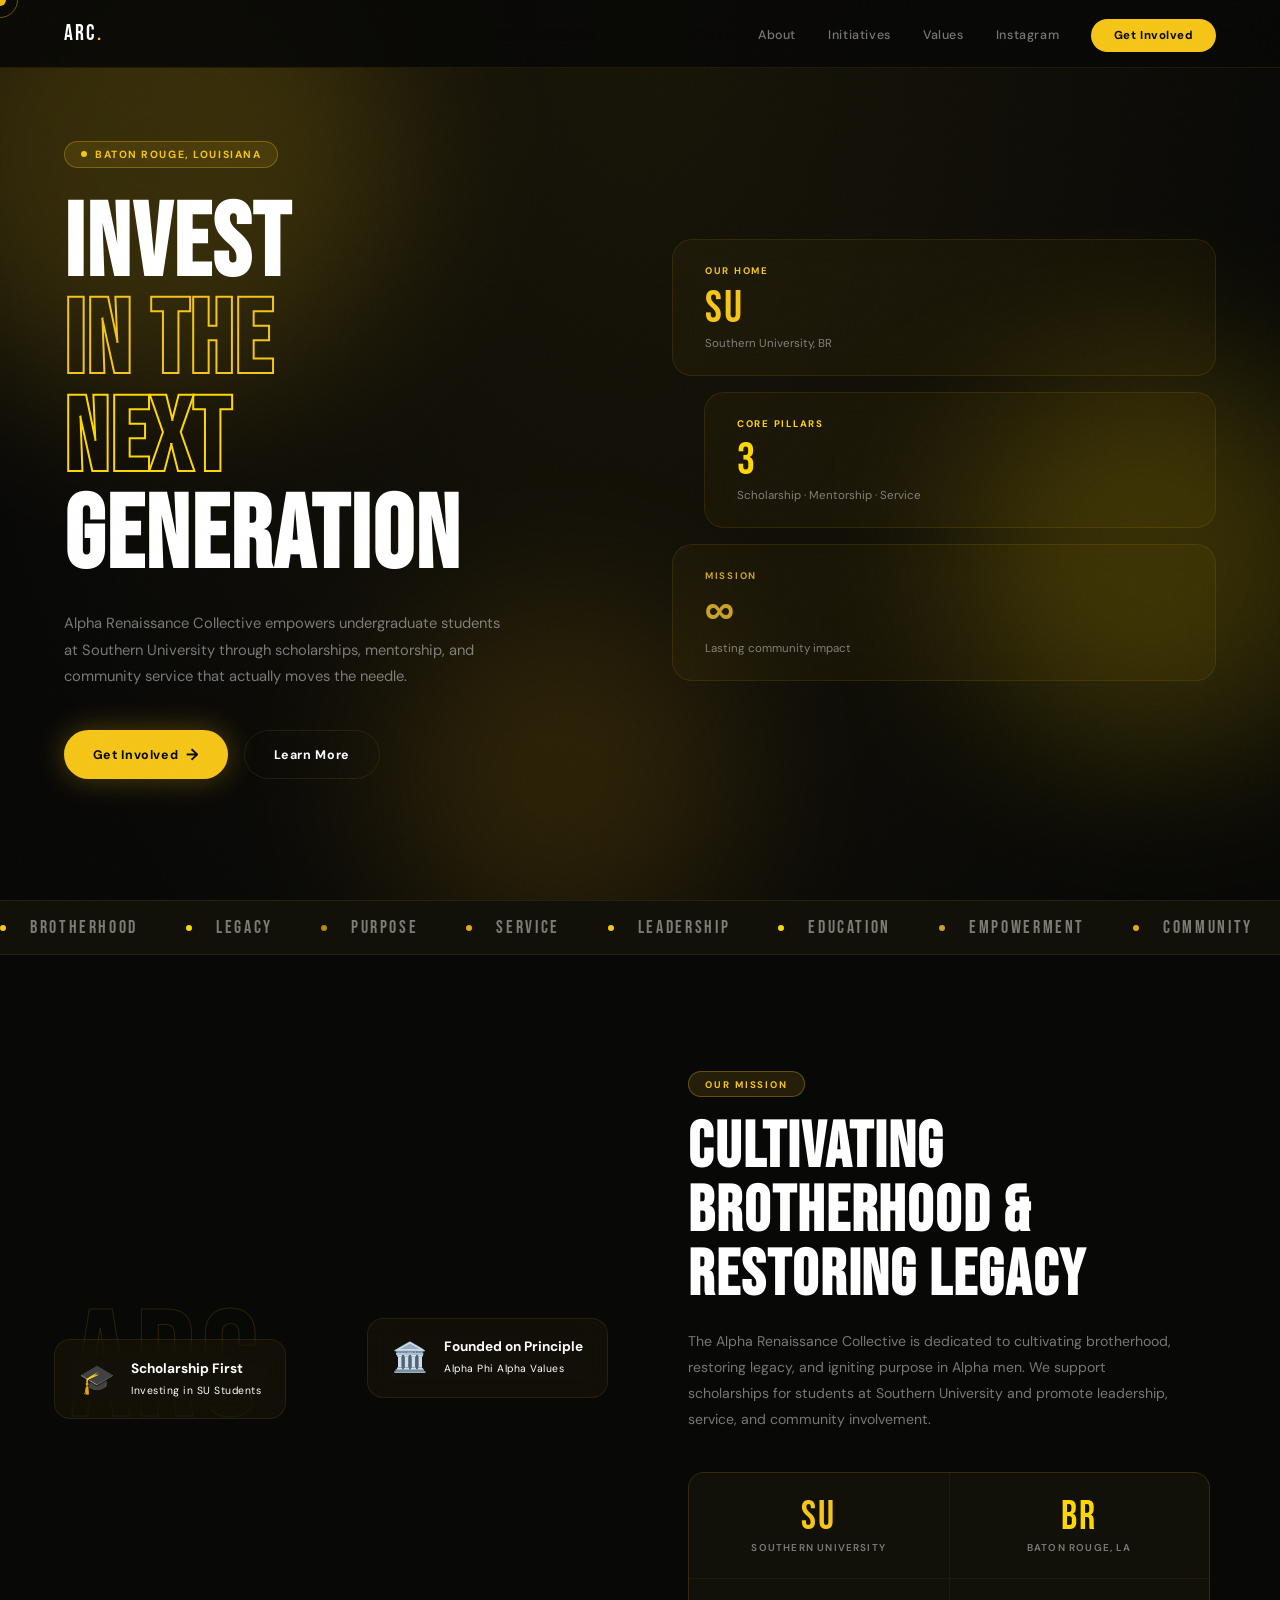
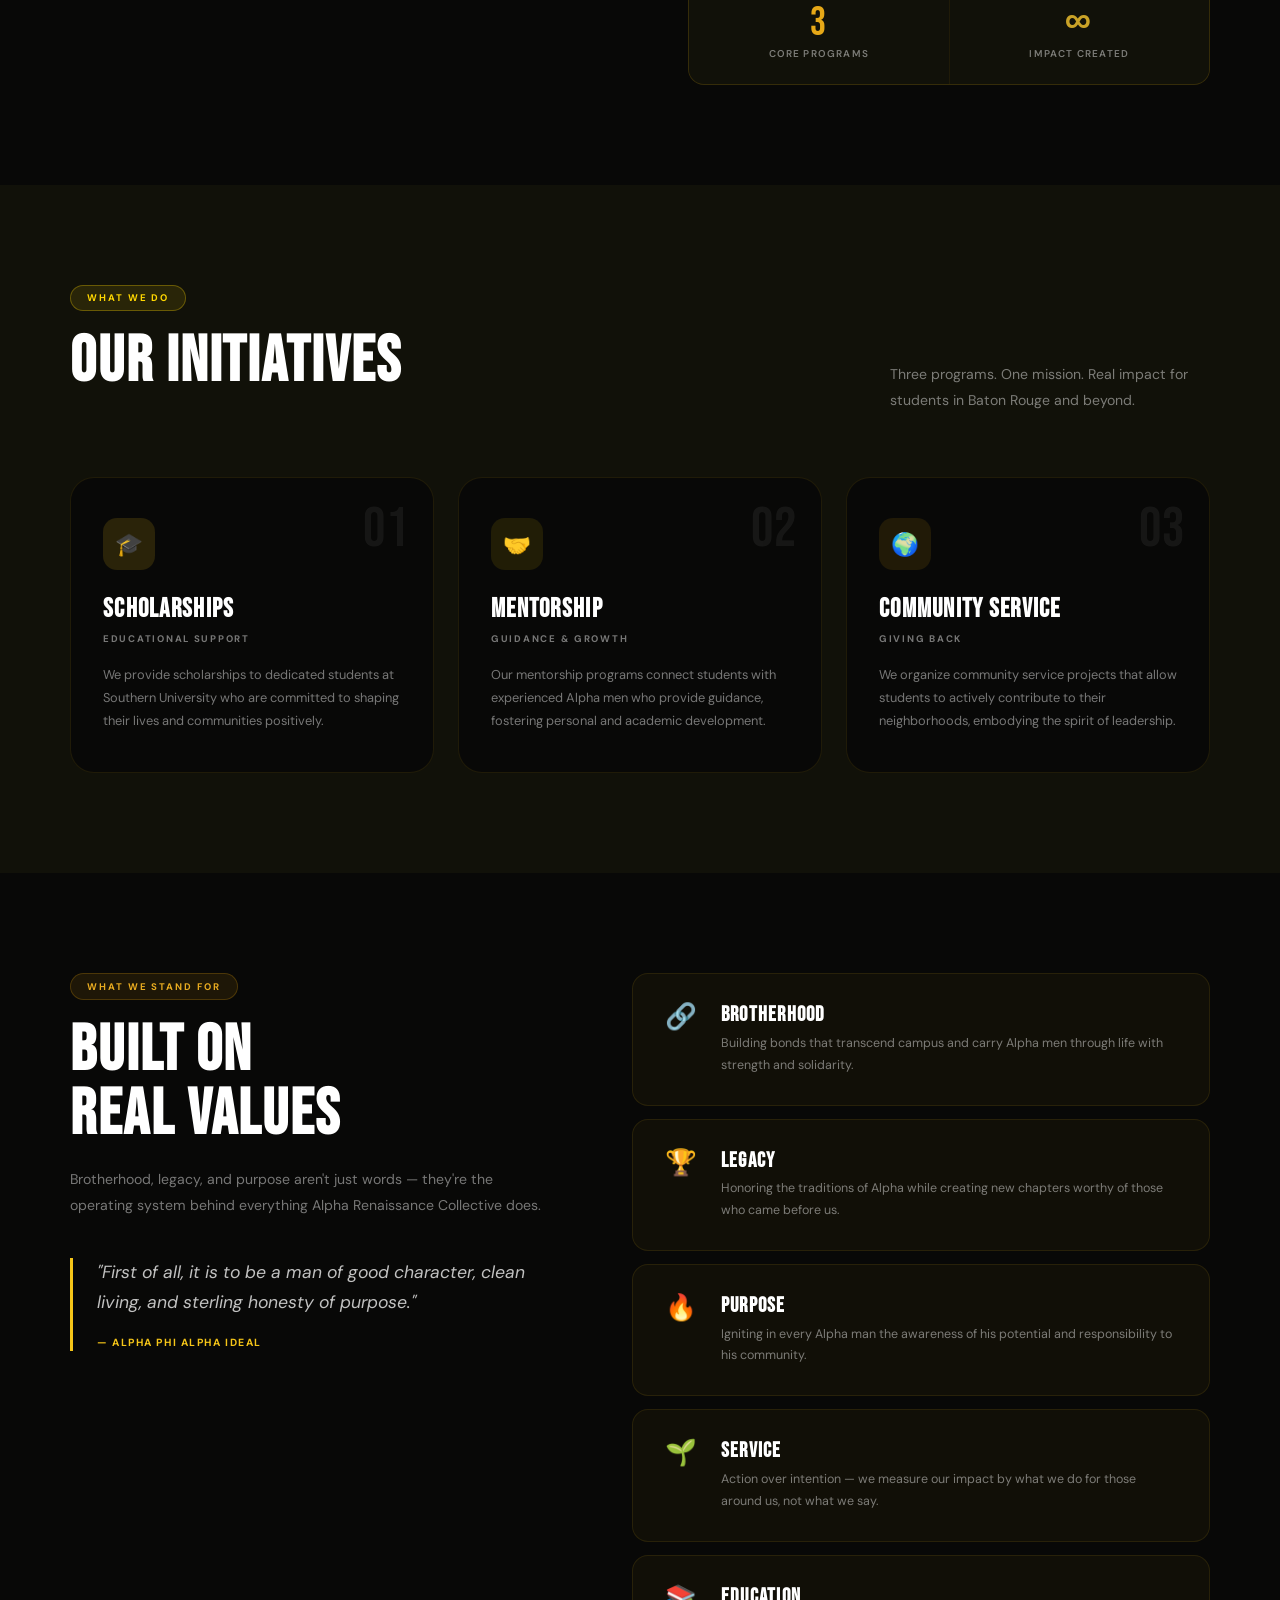
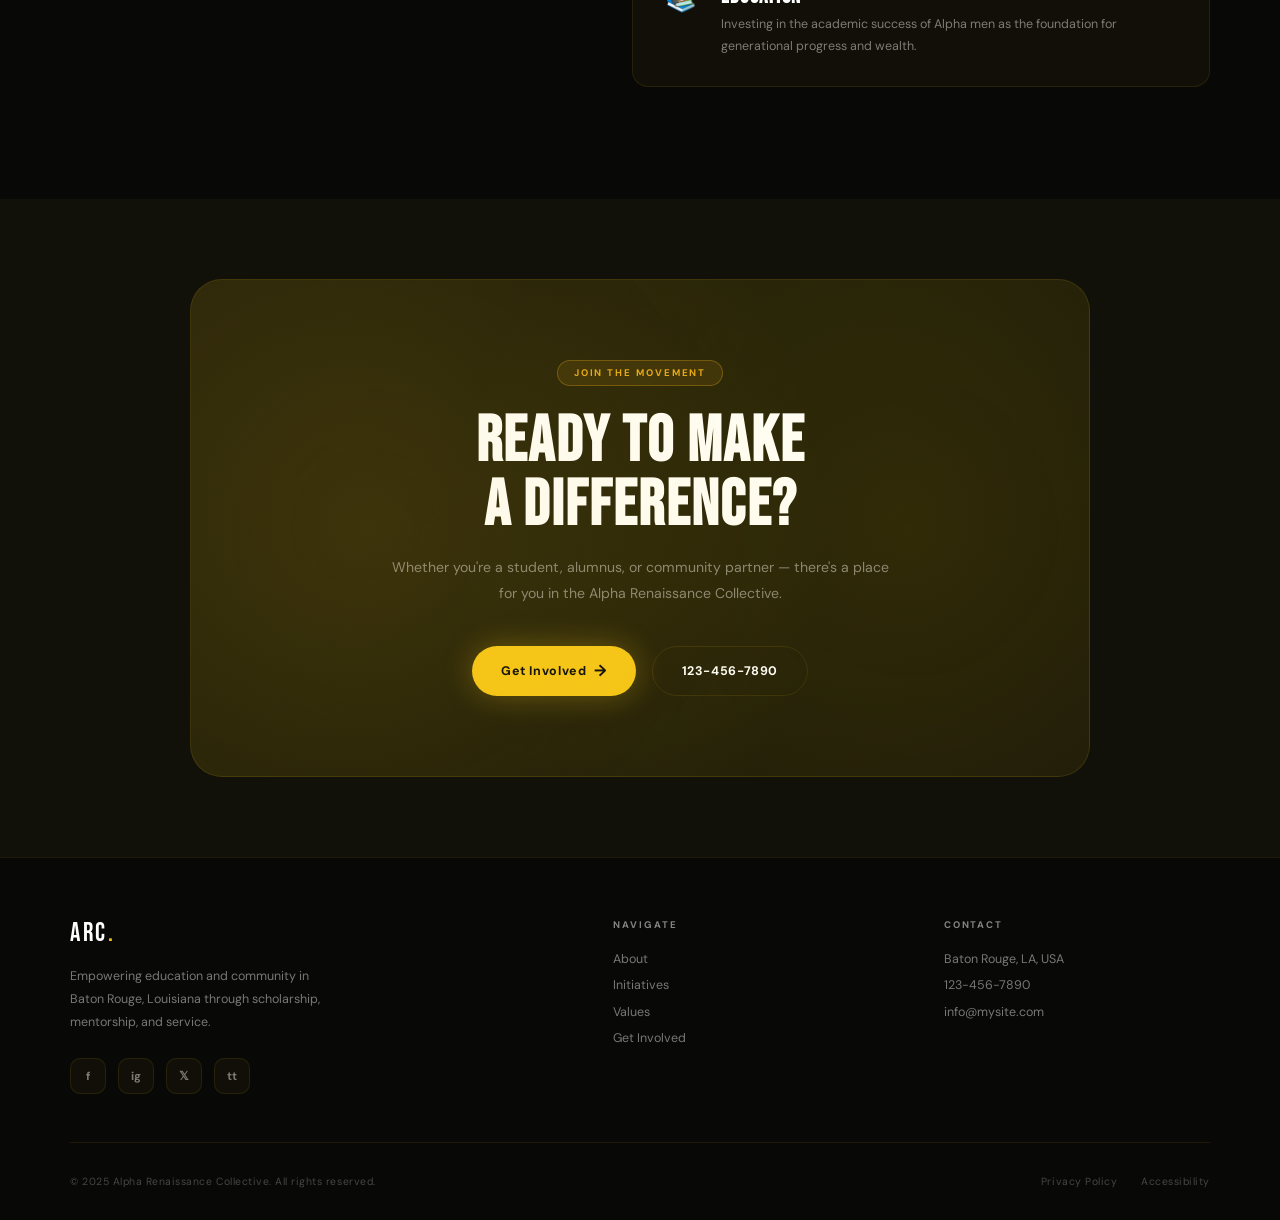
==== index.html @ 9f9b5110 "site rebrand" ====
<!DOCTYPE html>
<html lang="en">
<head>
  <meta charset="UTF-8" />
  <meta name="viewport" content="width=device-width, initial-scale=1.0" />
  <title>Alpha Renaissance Collective</title>
  <link rel="preconnect" href="https://fonts.googleapis.com" />
  <link rel="preconnect" href="https://fonts.gstatic.com" crossorigin />
  <link href="https://fonts.googleapis.com/css2?family=Bebas+Neue&family=DM+Sans:ital,wght@0,300;0,400;0,500;0,700;1,400&display=swap" rel="stylesheet" />
  <style>
    *, *::before, *::after { box-sizing: border-box; margin: 0; padding: 0; }

    :root {
      --bg: #080807;
      --bg2: #111109;
      --lime: #f5c518;
      --cyan: #ffd700;
      --pink: #b8860b;
      --orange: #e6a817;
      --white: #ffffff;
      --muted: rgba(255,255,255,0.45);
      --card-bg: rgba(245,197,24,0.04);
      --border: rgba(245,197,24,0.1);
    }

    html { scroll-behavior: smooth; }

    body {
      font-family: 'DM Sans', sans-serif;
      background: var(--bg);
      background-image: radial-gradient(ellipse 80% 40% at 50% 0%, rgba(245,197,24,0.07) 0%, transparent 70%);
      color: var(--white);
      overflow-x: hidden;
      cursor: none;
    }

    /* ── CUSTOM CURSOR ── */
    .cursor {
      position: fixed;
      width: 12px; height: 12px;
      background: var(--lime);
      border-radius: 50%;
      pointer-events: none;
      z-index: 9999;
      transform: translate(-50%,-50%);
      transition: transform 0.1s, width 0.2s, height 0.2s, background 0.2s;
      mix-blend-mode: difference;
    }
    .cursor-ring {
      position: fixed;
      width: 36px; height: 36px;
      border: 1px solid rgba(245,197,24,0.4);
      border-radius: 50%;
      pointer-events: none;
      z-index: 9998;
      transform: translate(-50%,-50%);
      transition: transform 0.15s ease, width 0.3s, height 0.3s, border-color 0.3s;
    }
    body:has(a:hover) .cursor, body:has(button:hover) .cursor { width: 20px; height: 20px; }
    body:has(a:hover) .cursor-ring, body:has(button:hover) .cursor-ring {
      width: 60px; height: 60px; border-color: rgba(245,197,24,0.7);
    }

    /* ── NOISE OVERLAY ── */
    body::before {
      content: '';
      position: fixed;
      inset: 0;
      background-image: url("data:image/svg+xml,%3Csvg viewBox='0 0 256 256' xmlns='http://www.w3.org/2000/svg'%3E%3Cfilter id='noise'%3E%3CfeTurbulence type='fractalNoise' baseFrequency='0.9' numOctaves='4' stitchTiles='stitch'/%3E%3C/filter%3E%3Crect width='100%25' height='100%25' filter='url(%23noise)' opacity='0.04'/%3E%3C/svg%3E");
      pointer-events: none;
      z-index: 9997;
      opacity: 0.35;
    }

    /* ── NAV ── */
    nav {
      position: fixed;
      top: 0; left: 0; right: 0;
      z-index: 500;
      display: flex;
      align-items: center;
      justify-content: space-between;
      padding: 0 5vw;
      height: 68px;
      background: rgba(8,8,7,0.9);
      backdrop-filter: blur(20px);
      border-bottom: 1px solid var(--border);
    }

    .nav-logo {
      font-family: 'Bebas Neue', sans-serif;
      font-size: 1.4rem;
      letter-spacing: 0.1em;
      color: var(--white);
      text-decoration: none;
    }

    .nav-logo span { color: var(--lime); }

    .nav-links {
      display: flex;
      align-items: center;
      gap: 2rem;
      list-style: none;
    }

    .nav-links a {
      font-size: 0.78rem;
      font-weight: 500;
      letter-spacing: 0.05em;
      color: var(--muted);
      text-decoration: none;
      transition: color 0.2s;
    }

    .nav-links a:hover { color: var(--white); }

    .nav-pill {
      background: var(--lime) !important;
      color: var(--bg) !important;
      padding: 0.55rem 1.4rem;
      border-radius: 100px;
      font-weight: 700 !important;
      font-size: 0.72rem !important;
      transition: transform 0.2s, box-shadow 0.2s !important;
    }

    .nav-pill:hover {
      transform: scale(1.05);
      box-shadow: 0 0 20px rgba(245,197,24,0.5);
      color: var(--bg) !important;
    }

    .hamburger {
      display: none; flex-direction: column; gap: 5px;
      cursor: none; background: none; border: none; padding: 4px;
    }
    .hamburger span { display: block; width: 22px; height: 1.5px; background: var(--white); transition: all 0.3s; }

    .mobile-menu {
      display: none;
      position: fixed;
      top: 68px; left: 0; right: 0;
      background: var(--bg2);
      border-bottom: 1px solid var(--border);
      z-index: 499;
      padding: 1.5rem 5vw 2rem;
    }
    .mobile-menu.open { display: block; }
    .mobile-menu a {
      display: block;
      padding: 0.85rem 0;
      font-size: 0.85rem;
      font-weight: 500;
      color: var(--muted);
      text-decoration: none;
      border-bottom: 1px solid var(--border);
      transition: color 0.2s;
    }
    .mobile-menu a:hover { color: var(--white); }
    .mobile-menu a.pill-mobile {
      display: inline-block;
      margin-top: 1.25rem;
      background: var(--lime);
      color: var(--bg) !important;
      padding: 0.7rem 2rem;
      border-radius: 100px;
      font-weight: 700;
      border: none;
    }

    /* ── HERO ── */
    .hero {
      min-height: 100vh;
      display: grid;
      grid-template-columns: 1fr 1fr;
      align-items: center;
      padding: 100px 5vw 80px;
      position: relative;
      gap: 4rem;
      overflow: hidden;
    }

    /* Animated mesh background */
    .hero-mesh {
      position: absolute;
      inset: 0;
      z-index: 0;
      overflow: hidden;
    }

    .blob {
      position: absolute;
      border-radius: 50%;
      filter: blur(80px);
      opacity: 0.18;
      animation: blobFloat 8s ease-in-out infinite;
    }

    .blob-1 {
      width: 500px; height: 500px;
      background: #f5c518;
      top: -100px; left: -100px;
      animation-delay: 0s;
    }
    .blob-2 {
      width: 400px; height: 400px;
      background: #ffd700;
      top: 40%; right: -80px;
      animation-delay: -3s;
    }
    .blob-3 {
      width: 350px; height: 350px;
      background: #b8860b;
      bottom: -50px; left: 30%;
      animation-delay: -5s;
    }

    @keyframes blobFloat {
      0%, 100% { transform: translate(0,0) scale(1); }
      33% { transform: translate(30px,-20px) scale(1.05); }
      66% { transform: translate(-20px,15px) scale(0.97); }
    }

    .hero-content {
      position: relative;
      z-index: 1;
    }

    .hero-badge {
      display: inline-flex;
      align-items: center;
      gap: 0.5rem;
      background: rgba(245,197,24,0.1);
      border: 1px solid rgba(245,197,24,0.3);
      color: var(--lime);
      font-size: 0.65rem;
      font-weight: 700;
      letter-spacing: 0.15em;
      text-transform: uppercase;
      padding: 0.4rem 1rem;
      border-radius: 100px;
      margin-bottom: 1.8rem;
      opacity: 0;
      animation: fadeUp 0.6s 0.1s forwards;
    }

    .badge-dot {
      width: 6px; height: 6px;
      border-radius: 50%;
      background: var(--lime);
      animation: pulse 2s infinite;
    }

    @keyframes pulse {
      0%, 100% { box-shadow: 0 0 0 0 rgba(245,197,24,0.7); }
      50% { box-shadow: 0 0 0 6px rgba(245,197,24,0); }
    }

    .hero h1 {
      font-family: 'Bebas Neue', sans-serif;
      font-size: clamp(4rem, 8vw, 7.5rem);
      line-height: 0.95;
      letter-spacing: 0.02em;
      margin-bottom: 1.5rem;
      opacity: 0;
      animation: fadeUp 0.7s 0.25s forwards;
    }

    .hero h1 .line-accent {
      display: block;
      -webkit-text-stroke: 2px var(--lime);
      color: transparent;
    }

    .hero h1 .line-cyan {
      display: block;
      -webkit-text-stroke: 2px var(--cyan);
      color: transparent;
    }

    .hero-desc {
      font-size: 0.92rem;
      line-height: 1.8;
      color: var(--muted);
      max-width: 440px;
      margin-bottom: 2.5rem;
      opacity: 0;
      animation: fadeUp 0.7s 0.45s forwards;
    }

    .hero-btns {
      display: flex;
      gap: 1rem;
      flex-wrap: wrap;
      opacity: 0;
      animation: fadeUp 0.7s 0.6s forwards;
    }

    .btn {
      display: inline-flex;
      align-items: center;
      gap: 0.5rem;
      font-size: 0.78rem;
      font-weight: 700;
      letter-spacing: 0.05em;
      padding: 0.9rem 1.8rem;
      border-radius: 100px;
      text-decoration: none;
      transition: all 0.25s;
      cursor: none;
    }

    .btn-lime {
      background: var(--lime);
      color: var(--bg);
      box-shadow: 0 0 30px rgba(245,197,24,0.3);
    }

    .btn-lime:hover {
      box-shadow: 0 0 50px rgba(245,197,24,0.6);
      transform: translateY(-2px);
    }

    .btn-ghost {
      background: transparent;
      color: var(--white);
      border: 1px solid var(--border);
    }

    .btn-ghost:hover {
      border-color: rgba(255,255,255,0.4);
      background: rgba(255,255,255,0.05);
    }

    .btn-arrow {
      font-size: 1rem;
      transition: transform 0.2s;
    }

    .btn-lime:hover .btn-arrow { transform: translateX(4px); }

    /* Hero right visual */
    .hero-visual {
      position: relative;
      z-index: 1;
      display: flex;
      flex-direction: column;
      gap: 1rem;
    }

    .hero-card {
      background: var(--card-bg);
      border: 1px solid var(--border);
      border-radius: 20px;
      padding: 1.5rem 2rem;
      backdrop-filter: blur(12px);
      opacity: 0;
      animation: fadeUp 0.7s forwards;
    }

    .hero-card:nth-child(1) { animation-delay: 0.4s; }
    .hero-card:nth-child(2) { animation-delay: 0.55s; margin-left: 2rem; }
    .hero-card:nth-child(3) { animation-delay: 0.7s; }

    .card-label {
      font-size: 0.6rem;
      font-weight: 700;
      letter-spacing: 0.18em;
      text-transform: uppercase;
      margin-bottom: 0.6rem;
    }

    .card-value {
      font-family: 'Bebas Neue', sans-serif;
      font-size: 2.8rem;
      letter-spacing: 0.05em;
      line-height: 1;
    }

    .card-sub {
      font-size: 0.72rem;
      color: var(--muted);
      margin-top: 0.25rem;
    }

    .c-lime .card-label { color: var(--lime); }
    .c-lime .card-value { color: var(--lime); }
    .c-cyan .card-label { color: var(--cyan); }
    .c-cyan .card-value { color: var(--cyan); }
    .c-pink .card-label { color: #c9a227; }
    .c-pink .card-value { color: #c9a227; }

    /* ── MARQUEE ── */
    .marquee-wrap {
      overflow: hidden;
      border-top: 1px solid var(--border);
      border-bottom: 1px solid var(--border);
      background: var(--bg2);
      padding: 1rem 0;
    }

    .marquee-track {
      display: flex;
      gap: 3rem;
      width: max-content;
      animation: marquee 20s linear infinite;
    }

    .marquee-item {
      display: flex;
      align-items: center;
      gap: 1.5rem;
      white-space: nowrap;
      font-family: 'Bebas Neue', sans-serif;
      font-size: 1.1rem;
      letter-spacing: 0.15em;
      color: var(--muted);
    }

    .marquee-dot {
      width: 6px; height: 6px;
      border-radius: 50%;
      flex-shrink: 0;
    }

    @keyframes marquee {
      from { transform: translateX(0); }
      to { transform: translateX(-50%); }
    }

    /* ── SECTIONS ── */
    section { padding: 100px 5vw; }
    .inner { max-width: 1140px; margin: 0 auto; }

    .tag {
      display: inline-block;
      font-size: 0.6rem;
      font-weight: 700;
      letter-spacing: 0.2em;
      text-transform: uppercase;
      padding: 0.35rem 1rem;
      border-radius: 100px;
      margin-bottom: 1.2rem;
    }

    .tag-lime { background: rgba(245,197,24,0.12); color: var(--lime); border: 1px solid rgba(245,197,24,0.3); }
    .tag-cyan { background: rgba(255,215,0,0.1); color: var(--cyan); border: 1px solid rgba(255,215,0,0.3); }
    .tag-pink { background: rgba(184,134,11,0.12); color: #e8ab20; border: 1px solid rgba(184,134,11,0.3); }
    .tag-orange { background: rgba(230,168,23,0.1); color: var(--orange); border: 1px solid rgba(230,168,23,0.3); }

    h2.section-title {
      font-family: 'Bebas Neue', sans-serif;
      font-size: clamp(2.8rem, 5vw, 4.5rem);
      line-height: 1;
      letter-spacing: 0.03em;
      margin-bottom: 1.2rem;
    }

    .body-text {
      font-size: 0.88rem;
      line-height: 1.85;
      color: var(--muted);
      max-width: 500px;
    }

    /* ── ABOUT ── */
    .about { background: var(--bg); }

    .about .inner {
      display: grid;
      grid-template-columns: 1fr 1fr;
      gap: 6rem;
      align-items: center;
    }

    .about-visual {
      position: relative;
    }

    .about-big-text {
      font-family: 'Bebas Neue', sans-serif;
      font-size: clamp(6rem, 12vw, 11rem);
      line-height: 0.85;
      letter-spacing: 0.02em;
      -webkit-text-stroke: 1px rgba(245,197,24,0.15);
      color: transparent;
      user-select: none;
    }

    .about-pill {
      position: absolute;
      background: var(--card-bg);
      border: 1px solid var(--border);
      backdrop-filter: blur(12px);
      border-radius: 16px;
      padding: 1.2rem 1.5rem;
      display: flex;
      align-items: center;
      gap: 1rem;
    }

    .about-pill-1 { top: 10%; right: -1rem; }
    .about-pill-2 { bottom: 12%; left: -1rem; }

    .pill-icon {
      font-size: 1.8rem;
      line-height: 1;
    }

    .pill-info strong {
      display: block;
      font-size: 0.85rem;
      font-weight: 700;
      margin-bottom: 0.1rem;
    }

    .pill-info span {
      font-size: 0.65rem;
      letter-spacing: 0.05em;
    }

    .about-content { padding-top: 1rem; }

    .about-content .body-text { margin-bottom: 2rem; }

    .about-grid {
      display: grid;
      grid-template-columns: 1fr 1fr;
      gap: 1px;
      background: var(--border);
      border: 1px solid var(--border);
      border-radius: 16px;
      overflow: hidden;
      margin-top: 2.5rem;
    }

    .about-stat {
      background: var(--bg2);
      padding: 1.5rem;
      text-align: center;
    }

    .about-stat-num {
      font-family: 'Bebas Neue', sans-serif;
      font-size: 2.5rem;
      letter-spacing: 0.05em;
      line-height: 1;
      margin-bottom: 0.25rem;
    }

    .about-stat-label {
      font-size: 0.62rem;
      font-weight: 600;
      letter-spacing: 0.12em;
      text-transform: uppercase;
      color: var(--muted);
    }

    /* ── INITIATIVES ── */
    .initiatives { background: var(--bg2); }

    .initiatives-header {
      display: flex;
      align-items: flex-end;
      justify-content: space-between;
      gap: 2rem;
      margin-bottom: 4rem;
      flex-wrap: wrap;
    }

    .init-cards {
      display: grid;
      grid-template-columns: repeat(3, 1fr);
      gap: 1.5rem;
    }

    .init-card {
      background: var(--bg);
      border: 1px solid var(--border);
      border-radius: 24px;
      padding: 2.5rem 2rem;
      position: relative;
      overflow: hidden;
      transition: transform 0.3s, border-color 0.3s;
    }

    .init-card:hover { transform: translateY(-6px); }

    .init-card:nth-child(1):hover { border-color: var(--lime); }
    .init-card:nth-child(2):hover { border-color: var(--cyan); }
    .init-card:nth-child(3):hover { border-color: #c9a227; }

    .init-card::after {
      content: '';
      position: absolute;
      bottom: 0; left: 0; right: 0;
      height: 3px;
      opacity: 0;
      transition: opacity 0.3s;
    }

    .init-card:nth-child(1)::after { background: var(--lime); }
    .init-card:nth-child(2)::after { background: var(--cyan); }
    .init-card:nth-child(3)::after { background: #c9a227; }
    .init-card:hover::after { opacity: 1; }

    .init-icon {
      width: 52px; height: 52px;
      border-radius: 14px;
      display: flex;
      align-items: center;
      justify-content: center;
      font-size: 1.4rem;
      margin-bottom: 1.5rem;
    }

    .icon-lime { background: rgba(245,197,24,0.14); }
    .icon-cyan { background: rgba(255,215,0,0.1); }
    .icon-pink { background: rgba(184,134,11,0.14); }

    .init-card h3 {
      font-family: 'Bebas Neue', sans-serif;
      font-size: 1.6rem;
      letter-spacing: 0.05em;
      margin-bottom: 0.3rem;
    }

    .init-card .init-type {
      font-size: 0.6rem;
      font-weight: 700;
      letter-spacing: 0.18em;
      text-transform: uppercase;
      color: var(--muted);
      margin-bottom: 1rem;
    }

    .init-card p {
      font-size: 0.8rem;
      line-height: 1.8;
      color: var(--muted);
    }

    .init-num {
      position: absolute;
      top: 1.5rem; right: 1.5rem;
      font-family: 'Bebas Neue', sans-serif;
      font-size: 3.5rem;
      letter-spacing: 0.02em;
      opacity: 0.06;
      line-height: 1;
    }

    /* ── VALUES ── */
    .values { background: var(--bg); }

    .values .inner {
      display: grid;
      grid-template-columns: 1fr 1.2fr;
      gap: 5rem;
      align-items: start;
    }

    .values-left { position: sticky; top: 100px; }

    .big-quote {
      margin-top: 2.5rem;
      border-left: 3px solid var(--lime);
      padding-left: 1.5rem;
    }

    .big-quote blockquote {
      font-size: 1.1rem;
      font-style: italic;
      line-height: 1.7;
      color: rgba(255,255,255,0.75);
      margin-bottom: 0.75rem;
    }

    .big-quote cite {
      font-size: 0.65rem;
      font-weight: 700;
      letter-spacing: 0.15em;
      text-transform: uppercase;
      color: var(--lime);
      font-style: normal;
    }

    .value-rows { display: flex; flex-direction: column; gap: 1px; }

    .value-row {
      background: var(--card-bg);
      border: 1px solid var(--border);
      border-radius: 16px;
      padding: 1.75rem 2rem;
      display: flex;
      gap: 1.5rem;
      align-items: flex-start;
      transition: background 0.25s, border-color 0.25s;
      margin-bottom: 0.75rem;
    }

    .value-row:hover {
      background: rgba(245,197,24,0.05);
      border-color: rgba(245,197,24,0.2);
    }

    .value-emoji {
      font-size: 1.6rem;
      line-height: 1;
      flex-shrink: 0;
      padding-top: 2px;
    }

    .value-row h4 {
      font-family: 'Bebas Neue', sans-serif;
      font-size: 1.3rem;
      letter-spacing: 0.06em;
      margin-bottom: 0.35rem;
    }

    .value-row p {
      font-size: 0.78rem;
      line-height: 1.75;
      color: var(--muted);
    }

    /* ── CTA ── */
    .cta-section {
      background: var(--bg2);
      padding: 80px 5vw;
    }

    .cta-box {
      max-width: 900px;
      margin: 0 auto;
      border-radius: 32px;
      padding: 80px 5vw;
      text-align: center;
      position: relative;
      overflow: hidden;
      background: linear-gradient(135deg, rgba(245,197,24,0.1), rgba(255,215,0,0.07), rgba(184,134,11,0.07));
      border: 1px solid rgba(245,197,24,0.15);
    }

    .cta-box::before {
      content: '';
      position: absolute;
      inset: 0;
      background:
        radial-gradient(circle at 20% 50%, rgba(245,197,24,0.12) 0%, transparent 60%),
        radial-gradient(circle at 80% 50%, rgba(255,215,0,0.08) 0%, transparent 60%);
      pointer-events: none;
    }

    .cta-box .section-title { margin-bottom: 1rem; }

    .cta-box .body-text {
      margin: 0 auto 2.5rem;
      text-align: center;
    }

    .cta-btns {
      display: flex;
      gap: 1rem;
      justify-content: center;
      flex-wrap: wrap;
    }

    /* ── FOOTER ── */
    footer {
      background: var(--bg);
      border-top: 1px solid var(--border);
      padding: 60px 5vw 32px;
    }

    .footer-inner { max-width: 1140px; margin: 0 auto; }

    .footer-top {
      display: grid;
      grid-template-columns: 1.8fr 1fr 1fr;
      gap: 4rem;
      padding-bottom: 3rem;
      border-bottom: 1px solid var(--border);
      margin-bottom: 2rem;
    }

    .footer-logo {
      font-family: 'Bebas Neue', sans-serif;
      font-size: 1.6rem;
      letter-spacing: 0.1em;
      color: var(--white);
      text-decoration: none;
      display: block;
      margin-bottom: 1rem;
    }

    .footer-logo span { color: var(--lime); }

    .footer-desc {
      font-size: 0.78rem;
      line-height: 1.85;
      color: var(--muted);
      max-width: 270px;
    }

    .footer-col h5 {
      font-size: 0.6rem;
      font-weight: 700;
      letter-spacing: 0.2em;
      text-transform: uppercase;
      color: rgba(255,255,255,0.5);
      margin-bottom: 1.25rem;
    }

    .footer-col a, .footer-col p {
      display: block;
      font-size: 0.78rem;
      color: var(--muted);
      text-decoration: none;
      margin-bottom: 0.65rem;
      transition: color 0.2s;
    }

    .footer-col a:hover { color: var(--white); }

    .socials {
      display: flex;
      gap: 0.75rem;
      margin-top: 1.5rem;
    }

    .soc {
      width: 36px; height: 36px;
      border-radius: 10px;
      background: var(--card-bg);
      border: 1px solid var(--border);
      display: flex;
      align-items: center;
      justify-content: center;
      font-size: 0.72rem;
      font-weight: 700;
      color: var(--muted);
      text-decoration: none;
      transition: all 0.2s;
    }

    .soc:hover { background: rgba(245,197,24,0.12); border-color: rgba(245,197,24,0.35); color: var(--lime); }

    .footer-bottom {
      display: flex;
      justify-content: space-between;
      align-items: center;
      flex-wrap: wrap;
      gap: 1rem;
    }

    .footer-bottom p, .footer-bottom a {
      font-size: 0.65rem;
      color: rgba(255,255,255,0.25);
      text-decoration: none;
      letter-spacing: 0.05em;
    }

    .footer-bottom a:hover { color: var(--muted); }
    .footer-links { display: flex; gap: 1.5rem; }

    /* ── ANIMATIONS ── */
    @keyframes fadeUp {
      from { opacity: 0; transform: translateY(24px); }
      to   { opacity: 1; transform: translateY(0); }
    }

    .reveal {
      opacity: 0;
      transform: translateY(30px);
      transition: opacity 0.65s ease, transform 0.65s ease;
    }
    .reveal.visible { opacity: 1; transform: none; }
    .reveal-delay-1 { transition-delay: 0.1s; }
    .reveal-delay-2 { transition-delay: 0.2s; }

    /* ── RESPONSIVE ── */
    @media (max-width: 960px) {
      .nav-links { display: none; }
      .hamburger { display: flex; }
      .hero { grid-template-columns: 1fr; min-height: auto; padding-top: 100px; }
      .hero-visual { display: none; }
      .about .inner, .values .inner { grid-template-columns: 1fr; gap: 3rem; }
      .values-left { position: static; }
      .init-cards { grid-template-columns: 1fr; }
      .footer-top { grid-template-columns: 1fr; gap: 2rem; }
      body { cursor: auto; }
      .cursor, .cursor-ring { display: none; }
    }

    @media (max-width: 600px) {
      .about-big-text { font-size: 5rem; }
      .about-pill { display: none; }
      .initiatives-header { flex-direction: column; align-items: flex-start; }
    }
  </style>
</head>
<body>

  <!-- CURSOR -->
  <div class="cursor" id="cursor"></div>
  <div class="cursor-ring" id="cursorRing"></div>

  <!-- NAV -->
  <nav>
    <a class="nav-logo" href="#">ARC<span>.</span></a>
    <ul class="nav-links">
      <li><a href="#about">About</a></li>
      <li><a href="#initiatives">Initiatives</a></li>
      <li><a href="#values">Values</a></li>
      <li><a href="https://instagram.com" target="_blank">Instagram</a></li>
      <li><a href="#contact" class="nav-pill">Get Involved</a></li>
    </ul>
    <button class="hamburger" id="hamburger"><span></span><span></span><span></span></button>
  </nav>

  <div class="mobile-menu" id="mobileMenu">
    <a href="#about">About</a>
    <a href="#initiatives">Initiatives</a>
    <a href="#values">Values</a>
    <a href="https://instagram.com" target="_blank">Instagram</a>
    <a href="#contact" class="pill-mobile">Get Involved →</a>
  </div>

  <!-- HERO -->
  <section class="hero" id="home">
    <div class="hero-mesh">
      <div class="blob blob-1"></div>
      <div class="blob blob-2"></div>
      <div class="blob blob-3"></div>
    </div>

    <div class="hero-content">
      <div class="hero-badge">
        <span class="badge-dot"></span>
        Baton Rouge, Louisiana
      </div>

      <h1>
        Invest
        <span class="line-accent">In The</span>
        <span class="line-cyan">Next</span>
        Generation
      </h1>

      <p class="hero-desc">
        Alpha Renaissance Collective empowers undergraduate students at Southern University through scholarships, mentorship, and community service that actually moves the needle.
      </p>

      <div class="hero-btns">
        <a href="#contact" class="btn btn-lime">Get Involved <span class="btn-arrow">→</span></a>
        <a href="#about" class="btn btn-ghost">Learn More</a>
      </div>
    </div>

    <div class="hero-visual">
      <div class="hero-card c-lime">
        <div class="card-label">Our Home</div>
        <div class="card-value">SU</div>
        <div class="card-sub">Southern University, BR</div>
      </div>
      <div class="hero-card c-cyan">
        <div class="card-label">Core Pillars</div>
        <div class="card-value">3</div>
        <div class="card-sub">Scholarship · Mentorship · Service</div>
      </div>
      <div class="hero-card c-pink">
        <div class="card-label">Mission</div>
        <div class="card-value">∞</div>
        <div class="card-sub">Lasting community impact</div>
      </div>
    </div>
  </section>

  <!-- MARQUEE -->
  <div class="marquee-wrap">
    <div class="marquee-track">
      <div class="marquee-item"><span class="marquee-dot" style="background:var(--lime)"></span> Brotherhood</div>
      <div class="marquee-item"><span class="marquee-dot" style="background:var(--cyan)"></span> Legacy</div>
      <div class="marquee-item"><span class="marquee-dot" style="background:var(--pink)"></span> Purpose</div>
      <div class="marquee-item"><span class="marquee-dot" style="background:var(--orange)"></span> Service</div>
      <div class="marquee-item"><span class="marquee-dot" style="background:var(--lime)"></span> Leadership</div>
      <div class="marquee-item"><span class="marquee-dot" style="background:var(--cyan)"></span> Education</div>
      <div class="marquee-item"><span class="marquee-dot" style="background:#c9a227"></span> Empowerment</div>
      <div class="marquee-item"><span class="marquee-dot" style="background:var(--orange)"></span> Community</div>
      <div class="marquee-item"><span class="marquee-dot" style="background:var(--lime)"></span> Brotherhood</div>
      <div class="marquee-item"><span class="marquee-dot" style="background:var(--cyan)"></span> Legacy</div>
      <div class="marquee-item"><span class="marquee-dot" style="background:#c9a227"></span> Purpose</div>
      <div class="marquee-item"><span class="marquee-dot" style="background:var(--orange)"></span> Service</div>
      <div class="marquee-item"><span class="marquee-dot" style="background:var(--lime)"></span> Leadership</div>
      <div class="marquee-item"><span class="marquee-dot" style="background:var(--cyan)"></span> Education</div>
      <div class="marquee-item"><span class="marquee-dot" style="background:#c9a227"></span> Empowerment</div>
      <div class="marquee-item"><span class="marquee-dot" style="background:var(--orange)"></span> Community</div>
    </div>
  </div>

  <!-- ABOUT -->
  <section class="about" id="about">
    <div class="inner">
      <div class="about-visual reveal">
        <div class="about-big-text">ARC</div>
        <div class="about-pill about-pill-1">
          <div class="pill-icon">🏛️</div>
          <div class="pill-info">
            <strong>Founded on Principle</strong>
            <span>Alpha Phi Alpha Values</span>
          </div>
        </div>
        <div class="about-pill about-pill-2">
          <div class="pill-icon">🎓</div>
          <div class="pill-info">
            <strong>Scholarship First</strong>
            <span>Investing in SU Students</span>
          </div>
        </div>
      </div>

      <div class="about-content reveal reveal-delay-1">
        <div class="tag tag-lime">Our Mission</div>
        <h2 class="section-title">Cultivating<br>Brotherhood &<br>Restoring Legacy</h2>
        <p class="body-text">
          The Alpha Renaissance Collective is dedicated to cultivating brotherhood, restoring legacy, and igniting purpose in Alpha men. We support scholarships for students at Southern University and promote leadership, service, and community involvement.
        </p>

        <div class="about-grid">
          <div class="about-stat">
            <div class="about-stat-num" style="color: var(--lime);">SU</div>
            <div class="about-stat-label">Southern University</div>
          </div>
          <div class="about-stat">
            <div class="about-stat-num" style="color: var(--cyan);">BR</div>
            <div class="about-stat-label">Baton Rouge, LA</div>
          </div>
          <div class="about-stat">
            <div class="about-stat-num" style="color: var(--orange);">3</div>
            <div class="about-stat-label">Core Programs</div>
          </div>
          <div class="about-stat">
            <div class="about-stat-num" style="color: #c9a227;">∞</div>
            <div class="about-stat-label">Impact Created</div>
          </div>
        </div>
      </div>
    </div>
  </section>

  <!-- INITIATIVES -->
  <section class="initiatives" id="initiatives">
    <div class="inner">
      <div class="initiatives-header reveal">
        <div>
          <div class="tag tag-cyan">What We Do</div>
          <h2 class="section-title">Our Initiatives</h2>
        </div>
        <p class="body-text" style="max-width: 320px;">
          Three programs. One mission. Real impact for students in Baton Rouge and beyond.
        </p>
      </div>

      <div class="init-cards">
        <div class="init-card reveal">
          <div class="init-num">01</div>
          <div class="init-icon icon-lime">🎓</div>
          <h3>Scholarships</h3>
          <p class="init-type">Educational Support</p>
          <p>We provide scholarships to dedicated students at Southern University who are committed to shaping their lives and communities positively.</p>
        </div>

        <div class="init-card reveal reveal-delay-1">
          <div class="init-num">02</div>
          <div class="init-icon icon-cyan">🤝</div>
          <h3>Mentorship</h3>
          <p class="init-type">Guidance & Growth</p>
          <p>Our mentorship programs connect students with experienced Alpha men who provide guidance, fostering personal and academic development.</p>
        </div>

        <div class="init-card reveal reveal-delay-2">
          <div class="init-num">03</div>
          <div class="init-icon icon-pink">🌍</div>
          <h3>Community Service</h3>
          <p class="init-type">Giving Back</p>
          <p>We organize community service projects that allow students to actively contribute to their neighborhoods, embodying the spirit of leadership.</p>
        </div>
      </div>
    </div>
  </section>

  <!-- VALUES -->
  <section class="values" id="values">
    <div class="inner">
      <div class="values-left reveal">
        <div class="tag tag-pink">What We Stand For</div>
        <h2 class="section-title">Built on<br>Real Values</h2>
        <p class="body-text">
          Brotherhood, legacy, and purpose aren't just words — they're the operating system behind everything Alpha Renaissance Collective does.
        </p>
        <div class="big-quote">
          <blockquote>
            "First of all, it is to be a man of good character, clean living, and sterling honesty of purpose."
          </blockquote>
          <cite>— Alpha Phi Alpha Ideal</cite>
        </div>
      </div>

      <div class="value-rows">
        <div class="value-row reveal">
          <div class="value-emoji">🔗</div>
          <div>
            <h4>Brotherhood</h4>
            <p>Building bonds that transcend campus and carry Alpha men through life with strength and solidarity.</p>
          </div>
        </div>
        <div class="value-row reveal reveal-delay-1">
          <div class="value-emoji">🏆</div>
          <div>
            <h4>Legacy</h4>
            <p>Honoring the traditions of Alpha while creating new chapters worthy of those who came before us.</p>
          </div>
        </div>
        <div class="value-row reveal reveal-delay-2">
          <div class="value-emoji">🔥</div>
          <div>
            <h4>Purpose</h4>
            <p>Igniting in every Alpha man the awareness of his potential and responsibility to his community.</p>
          </div>
        </div>
        <div class="value-row reveal">
          <div class="value-emoji">🌱</div>
          <div>
            <h4>Service</h4>
            <p>Action over intention — we measure our impact by what we do for those around us, not what we say.</p>
          </div>
        </div>
        <div class="value-row reveal reveal-delay-1">
          <div class="value-emoji">📚</div>
          <div>
            <h4>Education</h4>
            <p>Investing in the academic success of Alpha men as the foundation for generational progress and wealth.</p>
          </div>
        </div>
      </div>
    </div>
  </section>

  <!-- CTA -->
  <section class="cta-section" id="contact">
    <div class="cta-box reveal">
      <div class="tag tag-orange" style="margin-bottom:1.5rem;">Join the Movement</div>
      <h2 class="section-title">Ready to Make<br>a Difference?</h2>
      <p class="body-text">Whether you're a student, alumnus, or community partner — there's a place for you in the Alpha Renaissance Collective.</p>
      <div class="cta-btns" style="margin-top: 2.5rem;">
        <a href="mailto:info@mysite.com" class="btn btn-lime">Get Involved <span class="btn-arrow">→</span></a>
        <a href="tel:1234567890" class="btn btn-ghost">123-456-7890</a>
      </div>
    </div>
  </section>

  <!-- FOOTER -->
  <footer>
    <div class="footer-inner">
      <div class="footer-top">
        <div>
          <a class="footer-logo" href="#">ARC<span>.</span></a>
          <p class="footer-desc">Empowering education and community in Baton Rouge, Louisiana through scholarship, mentorship, and service.</p>
          <div class="socials">
            <a class="soc" href="https://facebook.com" target="_blank">f</a>
            <a class="soc" href="https://instagram.com" target="_blank">ig</a>
            <a class="soc" href="https://x.com" target="_blank">𝕏</a>
            <a class="soc" href="https://tiktok.com" target="_blank">tt</a>
          </div>
        </div>

        <div class="footer-col">
          <h5>Navigate</h5>
          <a href="#about">About</a>
          <a href="#initiatives">Initiatives</a>
          <a href="#values">Values</a>
          <a href="#contact">Get Involved</a>
        </div>

        <div class="footer-col">
          <h5>Contact</h5>
          <p>Baton Rouge, LA, USA</p>
          <a href="tel:1234567890">123-456-7890</a>
          <a href="mailto:info@mysite.com">info@mysite.com</a>
        </div>
      </div>

      <div class="footer-bottom">
        <p>© 2025 Alpha Renaissance Collective. All rights reserved.</p>
        <div class="footer-links">
          <a href="#">Privacy Policy</a>
          <a href="#">Accessibility</a>
        </div>
      </div>
    </div>
  </footer>

  <script>
    // Custom cursor
    const cursor = document.getElementById('cursor');
    const ring = document.getElementById('cursorRing');
    let mx = 0, my = 0, rx = 0, ry = 0;

    document.addEventListener('mousemove', e => {
      mx = e.clientX; my = e.clientY;
      cursor.style.left = mx + 'px';
      cursor.style.top = my + 'px';
    });

    function animateRing() {
      rx += (mx - rx) * 0.12;
      ry += (my - ry) * 0.12;
      ring.style.left = rx + 'px';
      ring.style.top = ry + 'px';
      requestAnimationFrame(animateRing);
    }
    animateRing();

    // Mobile menu
    const hamburger = document.getElementById('hamburger');
    const mobileMenu = document.getElementById('mobileMenu');
    hamburger.addEventListener('click', () => mobileMenu.classList.toggle('open'));
    mobileMenu.querySelectorAll('a').forEach(a => a.addEventListener('click', () => mobileMenu.classList.remove('open')));

    // Scroll reveal
    const reveals = document.querySelectorAll('.reveal');
    const observer = new IntersectionObserver(entries => {
      entries.forEach(e => {
        if (e.isIntersecting) { e.target.classList.add('visible'); observer.unobserve(e.target); }
      });
    }, { threshold: 0.1 });
    reveals.forEach(el => observer.observe(el));

    // Smooth scroll
    document.querySelectorAll('a[href^="#"]').forEach(a => {
      a.addEventListener('click', e => {
        const id = a.getAttribute('href').slice(1);
        const el = document.getElementById(id);
        if (el) { e.preventDefault(); el.scrollIntoView({ behavior: 'smooth' }); }
      });
    });
  </script>
</body>
</html>
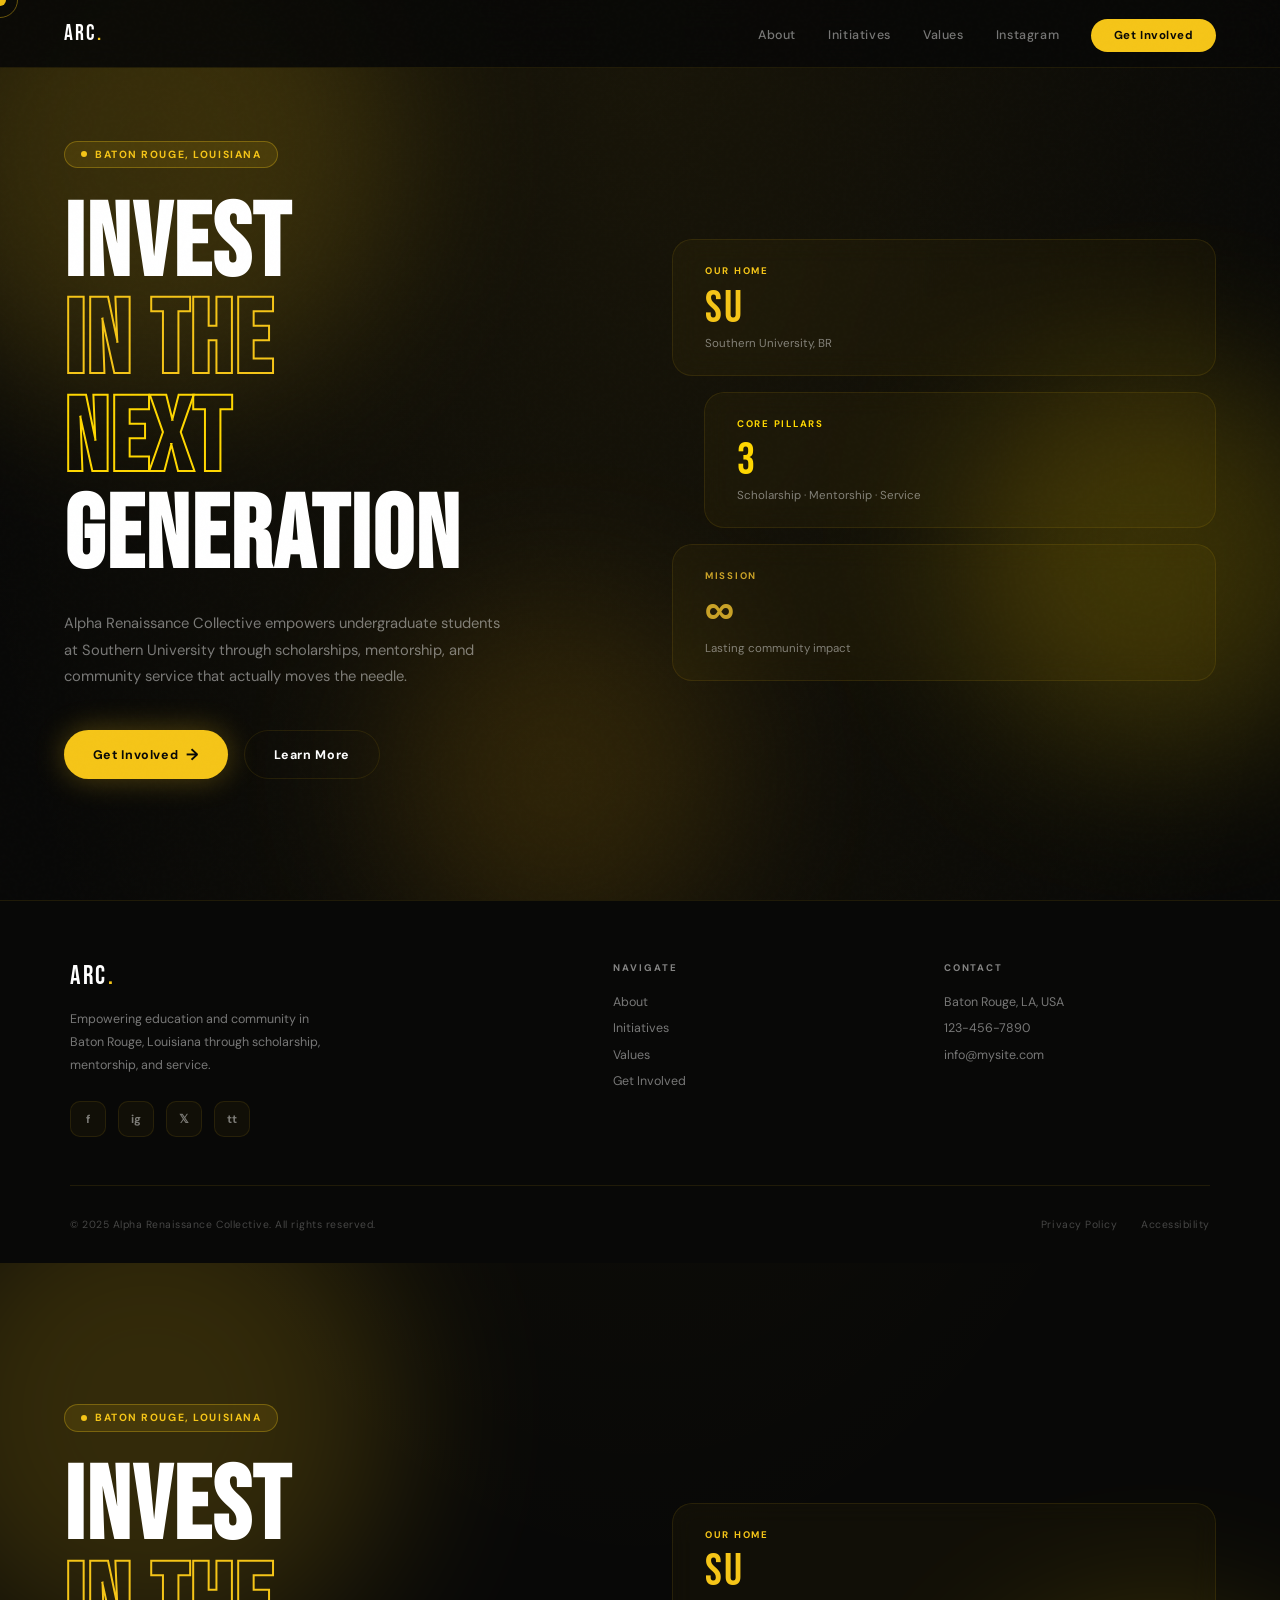
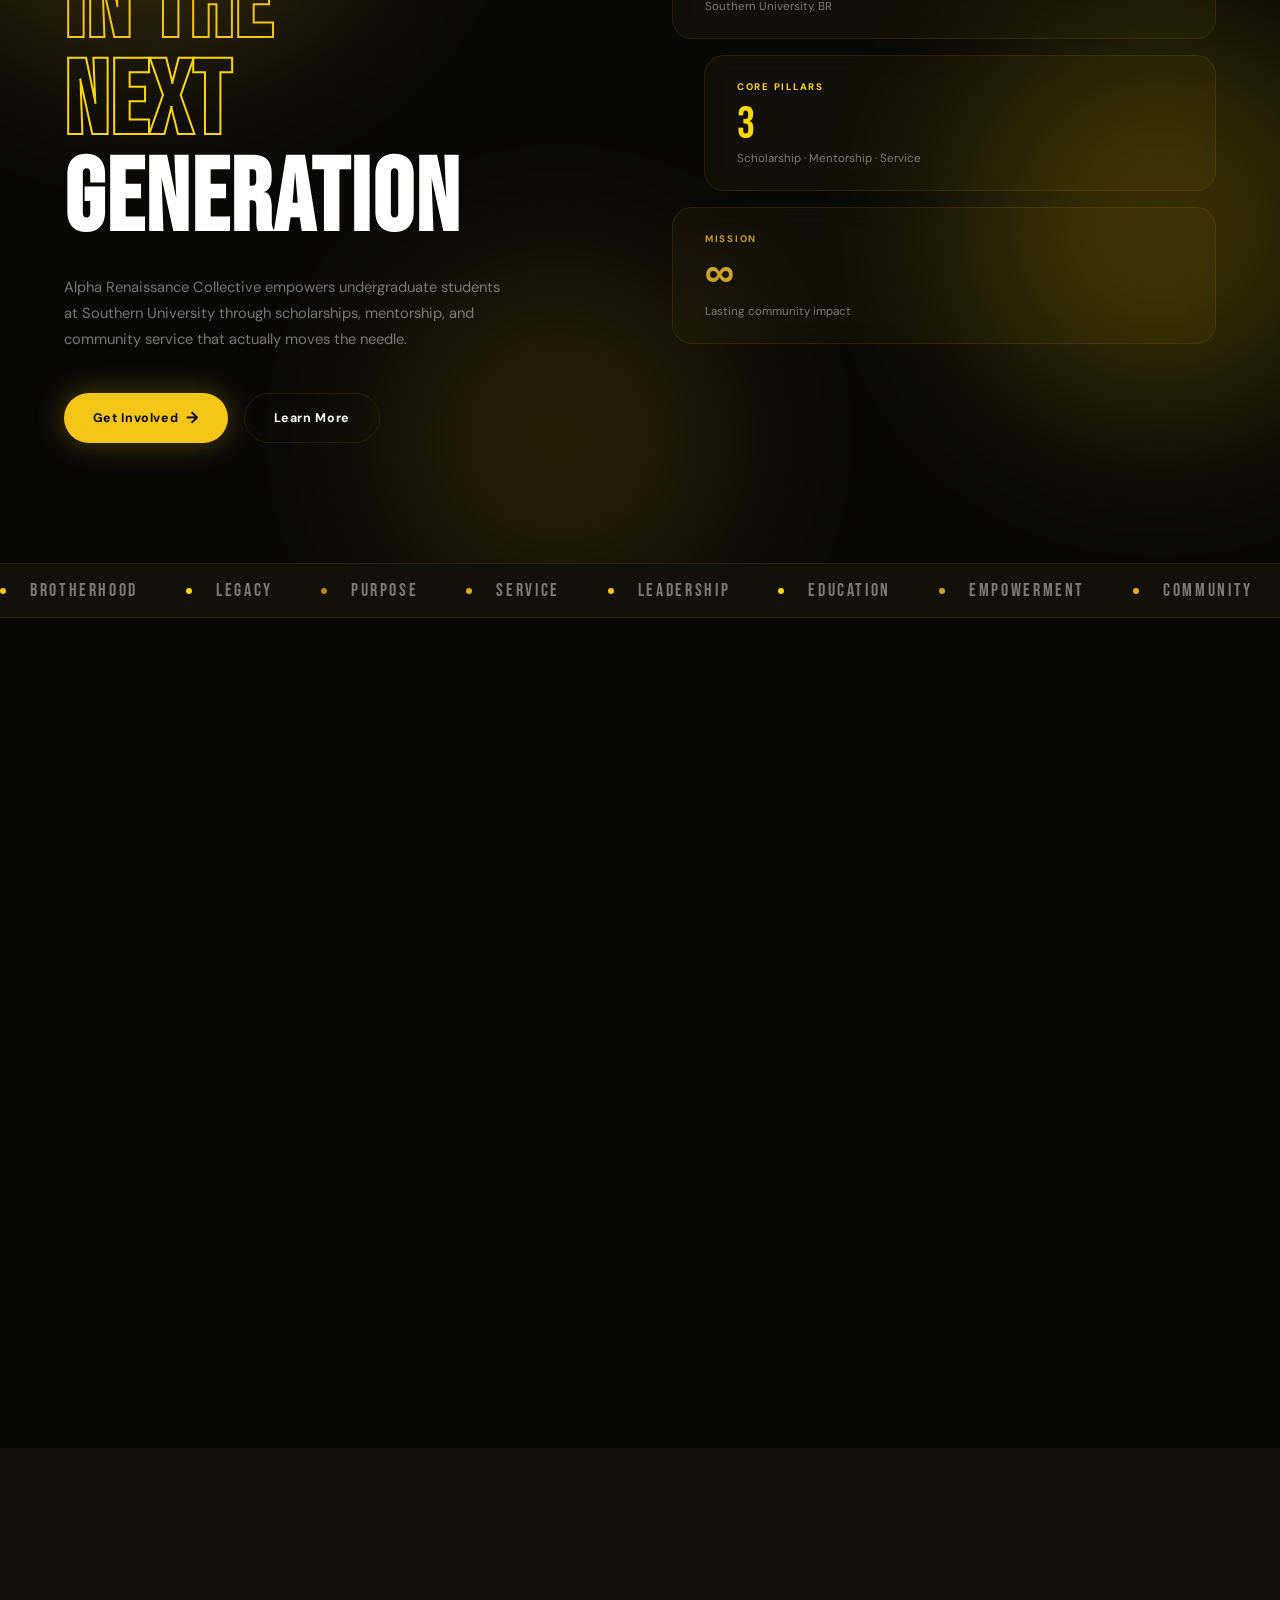
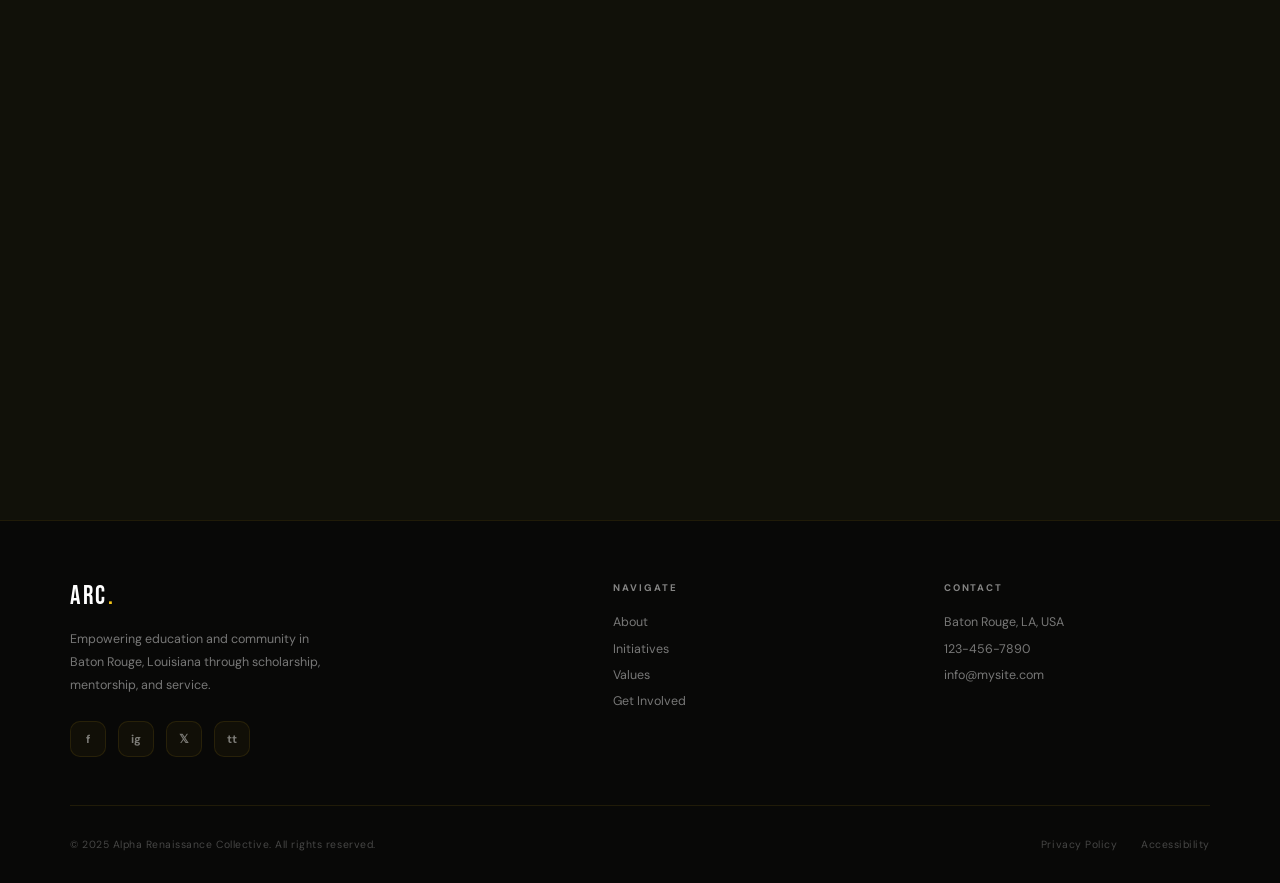
==== commit 1a84b896: "modular site Co-authored-by: Copilot <copilot@github.com>" ====
--- a/index.html
+++ b/index.html
@@ -7,899 +7,7 @@
   <link rel="preconnect" href="https://fonts.googleapis.com" />
   <link rel="preconnect" href="https://fonts.gstatic.com" crossorigin />
   <link href="https://fonts.googleapis.com/css2?family=Bebas+Neue&family=DM+Sans:ital,wght@0,300;0,400;0,500;0,700;1,400&display=swap" rel="stylesheet" />
-  <style>
-    *, *::before, *::after { box-sizing: border-box; margin: 0; padding: 0; }
-
-    :root {
-      --bg: #080807;
-      --bg2: #111109;
-      --lime: #f5c518;
-      --cyan: #ffd700;
-      --pink: #b8860b;
-      --orange: #e6a817;
-      --white: #ffffff;
-      --muted: rgba(255,255,255,0.45);
-      --card-bg: rgba(245,197,24,0.04);
-      --border: rgba(245,197,24,0.1);
-    }
-
-    html { scroll-behavior: smooth; }
-
-    body {
-      font-family: 'DM Sans', sans-serif;
-      background: var(--bg);
-      background-image: radial-gradient(ellipse 80% 40% at 50% 0%, rgba(245,197,24,0.07) 0%, transparent 70%);
-      color: var(--white);
-      overflow-x: hidden;
-      cursor: none;
-    }
-
-    /* ── CUSTOM CURSOR ── */
-    .cursor {
-      position: fixed;
-      width: 12px; height: 12px;
-      background: var(--lime);
-      border-radius: 50%;
-      pointer-events: none;
-      z-index: 9999;
-      transform: translate(-50%,-50%);
-      transition: transform 0.1s, width 0.2s, height 0.2s, background 0.2s;
-      mix-blend-mode: difference;
-    }
-    .cursor-ring {
-      position: fixed;
-      width: 36px; height: 36px;
-      border: 1px solid rgba(245,197,24,0.4);
-      border-radius: 50%;
-      pointer-events: none;
-      z-index: 9998;
-      transform: translate(-50%,-50%);
-      transition: transform 0.15s ease, width 0.3s, height 0.3s, border-color 0.3s;
-    }
-    body:has(a:hover) .cursor, body:has(button:hover) .cursor { width: 20px; height: 20px; }
-    body:has(a:hover) .cursor-ring, body:has(button:hover) .cursor-ring {
-      width: 60px; height: 60px; border-color: rgba(245,197,24,0.7);
-    }
-
-    /* ── NOISE OVERLAY ── */
-    body::before {
-      content: '';
-      position: fixed;
-      inset: 0;
-      background-image: url("data:image/svg+xml,%3Csvg viewBox='0 0 256 256' xmlns='http://www.w3.org/2000/svg'%3E%3Cfilter id='noise'%3E%3CfeTurbulence type='fractalNoise' baseFrequency='0.9' numOctaves='4' stitchTiles='stitch'/%3E%3C/filter%3E%3Crect width='100%25' height='100%25' filter='url(%23noise)' opacity='0.04'/%3E%3C/svg%3E");
-      pointer-events: none;
-      z-index: 9997;
-      opacity: 0.35;
-    }
-
-    /* ── NAV ── */
-    nav {
-      position: fixed;
-      top: 0; left: 0; right: 0;
-      z-index: 500;
-      display: flex;
-      align-items: center;
-      justify-content: space-between;
-      padding: 0 5vw;
-      height: 68px;
-      background: rgba(8,8,7,0.9);
-      backdrop-filter: blur(20px);
-      border-bottom: 1px solid var(--border);
-    }
-
-    .nav-logo {
-      font-family: 'Bebas Neue', sans-serif;
-      font-size: 1.4rem;
-      letter-spacing: 0.1em;
-      color: var(--white);
-      text-decoration: none;
-    }
-
-    .nav-logo span { color: var(--lime); }
-
-    .nav-links {
-      display: flex;
-      align-items: center;
-      gap: 2rem;
-      list-style: none;
-    }
-
-    .nav-links a {
-      font-size: 0.78rem;
-      font-weight: 500;
-      letter-spacing: 0.05em;
-      color: var(--muted);
-      text-decoration: none;
-      transition: color 0.2s;
-    }
-
-    .nav-links a:hover { color: var(--white); }
-
-    .nav-pill {
-      background: var(--lime) !important;
-      color: var(--bg) !important;
-      padding: 0.55rem 1.4rem;
-      border-radius: 100px;
-      font-weight: 700 !important;
-      font-size: 0.72rem !important;
-      transition: transform 0.2s, box-shadow 0.2s !important;
-    }
-
-    .nav-pill:hover {
-      transform: scale(1.05);
-      box-shadow: 0 0 20px rgba(245,197,24,0.5);
-      color: var(--bg) !important;
-    }
-
-    .hamburger {
-      display: none; flex-direction: column; gap: 5px;
-      cursor: none; background: none; border: none; padding: 4px;
-    }
-    .hamburger span { display: block; width: 22px; height: 1.5px; background: var(--white); transition: all 0.3s; }
-
-    .mobile-menu {
-      display: none;
-      position: fixed;
-      top: 68px; left: 0; right: 0;
-      background: var(--bg2);
-      border-bottom: 1px solid var(--border);
-      z-index: 499;
-      padding: 1.5rem 5vw 2rem;
-    }
-    .mobile-menu.open { display: block; }
-    .mobile-menu a {
-      display: block;
-      padding: 0.85rem 0;
-      font-size: 0.85rem;
-      font-weight: 500;
-      color: var(--muted);
-      text-decoration: none;
-      border-bottom: 1px solid var(--border);
-      transition: color 0.2s;
-    }
-    .mobile-menu a:hover { color: var(--white); }
-    .mobile-menu a.pill-mobile {
-      display: inline-block;
-      margin-top: 1.25rem;
-      background: var(--lime);
-      color: var(--bg) !important;
-      padding: 0.7rem 2rem;
-      border-radius: 100px;
-      font-weight: 700;
-      border: none;
-    }
-
-    /* ── HERO ── */
-    .hero {
-      min-height: 100vh;
-      display: grid;
-      grid-template-columns: 1fr 1fr;
-      align-items: center;
-      padding: 100px 5vw 80px;
-      position: relative;
-      gap: 4rem;
-      overflow: hidden;
-    }
-
-    /* Animated mesh background */
-    .hero-mesh {
-      position: absolute;
-      inset: 0;
-      z-index: 0;
-      overflow: hidden;
-    }
-
-    .blob {
-      position: absolute;
-      border-radius: 50%;
-      filter: blur(80px);
-      opacity: 0.18;
-      animation: blobFloat 8s ease-in-out infinite;
-    }
-
-    .blob-1 {
-      width: 500px; height: 500px;
-      background: #f5c518;
-      top: -100px; left: -100px;
-      animation-delay: 0s;
-    }
-    .blob-2 {
-      width: 400px; height: 400px;
-      background: #ffd700;
-      top: 40%; right: -80px;
-      animation-delay: -3s;
-    }
-    .blob-3 {
-      width: 350px; height: 350px;
-      background: #b8860b;
-      bottom: -50px; left: 30%;
-      animation-delay: -5s;
-    }
-
-    @keyframes blobFloat {
-      0%, 100% { transform: translate(0,0) scale(1); }
-      33% { transform: translate(30px,-20px) scale(1.05); }
-      66% { transform: translate(-20px,15px) scale(0.97); }
-    }
-
-    .hero-content {
-      position: relative;
-      z-index: 1;
-    }
-
-    .hero-badge {
-      display: inline-flex;
-      align-items: center;
-      gap: 0.5rem;
-      background: rgba(245,197,24,0.1);
-      border: 1px solid rgba(245,197,24,0.3);
-      color: var(--lime);
-      font-size: 0.65rem;
-      font-weight: 700;
-      letter-spacing: 0.15em;
-      text-transform: uppercase;
-      padding: 0.4rem 1rem;
-      border-radius: 100px;
-      margin-bottom: 1.8rem;
-      opacity: 0;
-      animation: fadeUp 0.6s 0.1s forwards;
-    }
-
-    .badge-dot {
-      width: 6px; height: 6px;
-      border-radius: 50%;
-      background: var(--lime);
-      animation: pulse 2s infinite;
-    }
-
-    @keyframes pulse {
-      0%, 100% { box-shadow: 0 0 0 0 rgba(245,197,24,0.7); }
-      50% { box-shadow: 0 0 0 6px rgba(245,197,24,0); }
-    }
-
-    .hero h1 {
-      font-family: 'Bebas Neue', sans-serif;
-      font-size: clamp(4rem, 8vw, 7.5rem);
-      line-height: 0.95;
-      letter-spacing: 0.02em;
-      margin-bottom: 1.5rem;
-      opacity: 0;
-      animation: fadeUp 0.7s 0.25s forwards;
-    }
-
-    .hero h1 .line-accent {
-      display: block;
-      -webkit-text-stroke: 2px var(--lime);
-      color: transparent;
-    }
-
-    .hero h1 .line-cyan {
-      display: block;
-      -webkit-text-stroke: 2px var(--cyan);
-      color: transparent;
-    }
-
-    .hero-desc {
-      font-size: 0.92rem;
-      line-height: 1.8;
-      color: var(--muted);
-      max-width: 440px;
-      margin-bottom: 2.5rem;
-      opacity: 0;
-      animation: fadeUp 0.7s 0.45s forwards;
-    }
-
-    .hero-btns {
-      display: flex;
-      gap: 1rem;
-      flex-wrap: wrap;
-      opacity: 0;
-      animation: fadeUp 0.7s 0.6s forwards;
-    }
-
-    .btn {
-      display: inline-flex;
-      align-items: center;
-      gap: 0.5rem;
-      font-size: 0.78rem;
-      font-weight: 700;
-      letter-spacing: 0.05em;
-      padding: 0.9rem 1.8rem;
-      border-radius: 100px;
-      text-decoration: none;
-      transition: all 0.25s;
-      cursor: none;
-    }
-
-    .btn-lime {
-      background: var(--lime);
-      color: var(--bg);
-      box-shadow: 0 0 30px rgba(245,197,24,0.3);
-    }
-
-    .btn-lime:hover {
-      box-shadow: 0 0 50px rgba(245,197,24,0.6);
-      transform: translateY(-2px);
-    }
-
-    .btn-ghost {
-      background: transparent;
-      color: var(--white);
-      border: 1px solid var(--border);
-    }
-
-    .btn-ghost:hover {
-      border-color: rgba(255,255,255,0.4);
-      background: rgba(255,255,255,0.05);
-    }
-
-    .btn-arrow {
-      font-size: 1rem;
-      transition: transform 0.2s;
-    }
-
-    .btn-lime:hover .btn-arrow { transform: translateX(4px); }
-
-    /* Hero right visual */
-    .hero-visual {
-      position: relative;
-      z-index: 1;
-      display: flex;
-      flex-direction: column;
-      gap: 1rem;
-    }
-
-    .hero-card {
-      background: var(--card-bg);
-      border: 1px solid var(--border);
-      border-radius: 20px;
-      padding: 1.5rem 2rem;
-      backdrop-filter: blur(12px);
-      opacity: 0;
-      animation: fadeUp 0.7s forwards;
-    }
-
-    .hero-card:nth-child(1) { animation-delay: 0.4s; }
-    .hero-card:nth-child(2) { animation-delay: 0.55s; margin-left: 2rem; }
-    .hero-card:nth-child(3) { animation-delay: 0.7s; }
-
-    .card-label {
-      font-size: 0.6rem;
-      font-weight: 700;
-      letter-spacing: 0.18em;
-      text-transform: uppercase;
-      margin-bottom: 0.6rem;
-    }
-
-    .card-value {
-      font-family: 'Bebas Neue', sans-serif;
-      font-size: 2.8rem;
-      letter-spacing: 0.05em;
-      line-height: 1;
-    }
-
-    .card-sub {
-      font-size: 0.72rem;
-      color: var(--muted);
-      margin-top: 0.25rem;
-    }
-
-    .c-lime .card-label { color: var(--lime); }
-    .c-lime .card-value { color: var(--lime); }
-    .c-cyan .card-label { color: var(--cyan); }
-    .c-cyan .card-value { color: var(--cyan); }
-    .c-pink .card-label { color: #c9a227; }
-    .c-pink .card-value { color: #c9a227; }
-
-    /* ── MARQUEE ── */
-    .marquee-wrap {
-      overflow: hidden;
-      border-top: 1px solid var(--border);
-      border-bottom: 1px solid var(--border);
-      background: var(--bg2);
-      padding: 1rem 0;
-    }
-
-    .marquee-track {
-      display: flex;
-      gap: 3rem;
-      width: max-content;
-      animation: marquee 20s linear infinite;
-    }
-
-    .marquee-item {
-      display: flex;
-      align-items: center;
-      gap: 1.5rem;
-      white-space: nowrap;
-      font-family: 'Bebas Neue', sans-serif;
-      font-size: 1.1rem;
-      letter-spacing: 0.15em;
-      color: var(--muted);
-    }
-
-    .marquee-dot {
-      width: 6px; height: 6px;
-      border-radius: 50%;
-      flex-shrink: 0;
-    }
-
-    @keyframes marquee {
-      from { transform: translateX(0); }
-      to { transform: translateX(-50%); }
-    }
-
-    /* ── SECTIONS ── */
-    section { padding: 100px 5vw; }
-    .inner { max-width: 1140px; margin: 0 auto; }
-
-    .tag {
-      display: inline-block;
-      font-size: 0.6rem;
-      font-weight: 700;
-      letter-spacing: 0.2em;
-      text-transform: uppercase;
-      padding: 0.35rem 1rem;
-      border-radius: 100px;
-      margin-bottom: 1.2rem;
-    }
-
-    .tag-lime { background: rgba(245,197,24,0.12); color: var(--lime); border: 1px solid rgba(245,197,24,0.3); }
-    .tag-cyan { background: rgba(255,215,0,0.1); color: var(--cyan); border: 1px solid rgba(255,215,0,0.3); }
-    .tag-pink { background: rgba(184,134,11,0.12); color: #e8ab20; border: 1px solid rgba(184,134,11,0.3); }
-    .tag-orange { background: rgba(230,168,23,0.1); color: var(--orange); border: 1px solid rgba(230,168,23,0.3); }
-
-    h2.section-title {
-      font-family: 'Bebas Neue', sans-serif;
-      font-size: clamp(2.8rem, 5vw, 4.5rem);
-      line-height: 1;
-      letter-spacing: 0.03em;
-      margin-bottom: 1.2rem;
-    }
-
-    .body-text {
-      font-size: 0.88rem;
-      line-height: 1.85;
-      color: var(--muted);
-      max-width: 500px;
-    }
-
-    /* ── ABOUT ── */
-    .about { background: var(--bg); }
-
-    .about .inner {
-      display: grid;
-      grid-template-columns: 1fr 1fr;
-      gap: 6rem;
-      align-items: center;
-    }
-
-    .about-visual {
-      position: relative;
-    }
-
-    .about-big-text {
-      font-family: 'Bebas Neue', sans-serif;
-      font-size: clamp(6rem, 12vw, 11rem);
-      line-height: 0.85;
-      letter-spacing: 0.02em;
-      -webkit-text-stroke: 1px rgba(245,197,24,0.15);
-      color: transparent;
-      user-select: none;
-    }
-
-    .about-pill {
-      position: absolute;
-      background: var(--card-bg);
-      border: 1px solid var(--border);
-      backdrop-filter: blur(12px);
-      border-radius: 16px;
-      padding: 1.2rem 1.5rem;
-      display: flex;
-      align-items: center;
-      gap: 1rem;
-    }
-
-    .about-pill-1 { top: 10%; right: -1rem; }
-    .about-pill-2 { bottom: 12%; left: -1rem; }
-
-    .pill-icon {
-      font-size: 1.8rem;
-      line-height: 1;
-    }
-
-    .pill-info strong {
-      display: block;
-      font-size: 0.85rem;
-      font-weight: 700;
-      margin-bottom: 0.1rem;
-    }
-
-    .pill-info span {
-      font-size: 0.65rem;
-      letter-spacing: 0.05em;
-    }
-
-    .about-content { padding-top: 1rem; }
-
-    .about-content .body-text { margin-bottom: 2rem; }
-
-    .about-grid {
-      display: grid;
-      grid-template-columns: 1fr 1fr;
-      gap: 1px;
-      background: var(--border);
-      border: 1px solid var(--border);
-      border-radius: 16px;
-      overflow: hidden;
-      margin-top: 2.5rem;
-    }
-
-    .about-stat {
-      background: var(--bg2);
-      padding: 1.5rem;
-      text-align: center;
-    }
-
-    .about-stat-num {
-      font-family: 'Bebas Neue', sans-serif;
-      font-size: 2.5rem;
-      letter-spacing: 0.05em;
-      line-height: 1;
-      margin-bottom: 0.25rem;
-    }
-
-    .about-stat-label {
-      font-size: 0.62rem;
-      font-weight: 600;
-      letter-spacing: 0.12em;
-      text-transform: uppercase;
-      color: var(--muted);
-    }
-
-    /* ── INITIATIVES ── */
-    .initiatives { background: var(--bg2); }
-
-    .initiatives-header {
-      display: flex;
-      align-items: flex-end;
-      justify-content: space-between;
-      gap: 2rem;
-      margin-bottom: 4rem;
-      flex-wrap: wrap;
-    }
-
-    .init-cards {
-      display: grid;
-      grid-template-columns: repeat(3, 1fr);
-      gap: 1.5rem;
-    }
-
-    .init-card {
-      background: var(--bg);
-      border: 1px solid var(--border);
-      border-radius: 24px;
-      padding: 2.5rem 2rem;
-      position: relative;
-      overflow: hidden;
-      transition: transform 0.3s, border-color 0.3s;
-    }
-
-    .init-card:hover { transform: translateY(-6px); }
-
-    .init-card:nth-child(1):hover { border-color: var(--lime); }
-    .init-card:nth-child(2):hover { border-color: var(--cyan); }
-    .init-card:nth-child(3):hover { border-color: #c9a227; }
-
-    .init-card::after {
-      content: '';
-      position: absolute;
-      bottom: 0; left: 0; right: 0;
-      height: 3px;
-      opacity: 0;
-      transition: opacity 0.3s;
-    }
-
-    .init-card:nth-child(1)::after { background: var(--lime); }
-    .init-card:nth-child(2)::after { background: var(--cyan); }
-    .init-card:nth-child(3)::after { background: #c9a227; }
-    .init-card:hover::after { opacity: 1; }
-
-    .init-icon {
-      width: 52px; height: 52px;
-      border-radius: 14px;
-      display: flex;
-      align-items: center;
-      justify-content: center;
-      font-size: 1.4rem;
-      margin-bottom: 1.5rem;
-    }
-
-    .icon-lime { background: rgba(245,197,24,0.14); }
-    .icon-cyan { background: rgba(255,215,0,0.1); }
-    .icon-pink { background: rgba(184,134,11,0.14); }
-
-    .init-card h3 {
-      font-family: 'Bebas Neue', sans-serif;
-      font-size: 1.6rem;
-      letter-spacing: 0.05em;
-      margin-bottom: 0.3rem;
-    }
-
-    .init-card .init-type {
-      font-size: 0.6rem;
-      font-weight: 700;
-      letter-spacing: 0.18em;
-      text-transform: uppercase;
-      color: var(--muted);
-      margin-bottom: 1rem;
-    }
-
-    .init-card p {
-      font-size: 0.8rem;
-      line-height: 1.8;
-      color: var(--muted);
-    }
-
-    .init-num {
-      position: absolute;
-      top: 1.5rem; right: 1.5rem;
-      font-family: 'Bebas Neue', sans-serif;
-      font-size: 3.5rem;
-      letter-spacing: 0.02em;
-      opacity: 0.06;
-      line-height: 1;
-    }
-
-    /* ── VALUES ── */
-    .values { background: var(--bg); }
-
-    .values .inner {
-      display: grid;
-      grid-template-columns: 1fr 1.2fr;
-      gap: 5rem;
-      align-items: start;
-    }
-
-    .values-left { position: sticky; top: 100px; }
-
-    .big-quote {
-      margin-top: 2.5rem;
-      border-left: 3px solid var(--lime);
-      padding-left: 1.5rem;
-    }
-
-    .big-quote blockquote {
-      font-size: 1.1rem;
-      font-style: italic;
-      line-height: 1.7;
-      color: rgba(255,255,255,0.75);
-      margin-bottom: 0.75rem;
-    }
-
-    .big-quote cite {
-      font-size: 0.65rem;
-      font-weight: 700;
-      letter-spacing: 0.15em;
-      text-transform: uppercase;
-      color: var(--lime);
-      font-style: normal;
-    }
-
-    .value-rows { display: flex; flex-direction: column; gap: 1px; }
-
-    .value-row {
-      background: var(--card-bg);
-      border: 1px solid var(--border);
-      border-radius: 16px;
-      padding: 1.75rem 2rem;
-      display: flex;
-      gap: 1.5rem;
-      align-items: flex-start;
-      transition: background 0.25s, border-color 0.25s;
-      margin-bottom: 0.75rem;
-    }
-
-    .value-row:hover {
-      background: rgba(245,197,24,0.05);
-      border-color: rgba(245,197,24,0.2);
-    }
-
-    .value-emoji {
-      font-size: 1.6rem;
-      line-height: 1;
-      flex-shrink: 0;
-      padding-top: 2px;
-    }
-
-    .value-row h4 {
-      font-family: 'Bebas Neue', sans-serif;
-      font-size: 1.3rem;
-      letter-spacing: 0.06em;
-      margin-bottom: 0.35rem;
-    }
-
-    .value-row p {
-      font-size: 0.78rem;
-      line-height: 1.75;
-      color: var(--muted);
-    }
-
-    /* ── CTA ── */
-    .cta-section {
-      background: var(--bg2);
-      padding: 80px 5vw;
-    }
-
-    .cta-box {
-      max-width: 900px;
-      margin: 0 auto;
-      border-radius: 32px;
-      padding: 80px 5vw;
-      text-align: center;
-      position: relative;
-      overflow: hidden;
-      background: linear-gradient(135deg, rgba(245,197,24,0.1), rgba(255,215,0,0.07), rgba(184,134,11,0.07));
-      border: 1px solid rgba(245,197,24,0.15);
-    }
-
-    .cta-box::before {
-      content: '';
-      position: absolute;
-      inset: 0;
-      background:
-        radial-gradient(circle at 20% 50%, rgba(245,197,24,0.12) 0%, transparent 60%),
-        radial-gradient(circle at 80% 50%, rgba(255,215,0,0.08) 0%, transparent 60%);
-      pointer-events: none;
-    }
-
-    .cta-box .section-title { margin-bottom: 1rem; }
-
-    .cta-box .body-text {
-      margin: 0 auto 2.5rem;
-      text-align: center;
-    }
-
-    .cta-btns {
-      display: flex;
-      gap: 1rem;
-      justify-content: center;
-      flex-wrap: wrap;
-    }
-
-    /* ── FOOTER ── */
-    footer {
-      background: var(--bg);
-      border-top: 1px solid var(--border);
-      padding: 60px 5vw 32px;
-    }
-
-    .footer-inner { max-width: 1140px; margin: 0 auto; }
-
-    .footer-top {
-      display: grid;
-      grid-template-columns: 1.8fr 1fr 1fr;
-      gap: 4rem;
-      padding-bottom: 3rem;
-      border-bottom: 1px solid var(--border);
-      margin-bottom: 2rem;
-    }
-
-    .footer-logo {
-      font-family: 'Bebas Neue', sans-serif;
-      font-size: 1.6rem;
-      letter-spacing: 0.1em;
-      color: var(--white);
-      text-decoration: none;
-      display: block;
-      margin-bottom: 1rem;
-    }
-
-    .footer-logo span { color: var(--lime); }
-
-    .footer-desc {
-      font-size: 0.78rem;
-      line-height: 1.85;
-      color: var(--muted);
-      max-width: 270px;
-    }
-
-    .footer-col h5 {
-      font-size: 0.6rem;
-      font-weight: 700;
-      letter-spacing: 0.2em;
-      text-transform: uppercase;
-      color: rgba(255,255,255,0.5);
-      margin-bottom: 1.25rem;
-    }
-
-    .footer-col a, .footer-col p {
-      display: block;
-      font-size: 0.78rem;
-      color: var(--muted);
-      text-decoration: none;
-      margin-bottom: 0.65rem;
-      transition: color 0.2s;
-    }
-
-    .footer-col a:hover { color: var(--white); }
-
-    .socials {
-      display: flex;
-      gap: 0.75rem;
-      margin-top: 1.5rem;
-    }
-
-    .soc {
-      width: 36px; height: 36px;
-      border-radius: 10px;
-      background: var(--card-bg);
-      border: 1px solid var(--border);
-      display: flex;
-      align-items: center;
-      justify-content: center;
-      font-size: 0.72rem;
-      font-weight: 700;
-      color: var(--muted);
-      text-decoration: none;
-      transition: all 0.2s;
-    }
-
-    .soc:hover { background: rgba(245,197,24,0.12); border-color: rgba(245,197,24,0.35); color: var(--lime); }
-
-    .footer-bottom {
-      display: flex;
-      justify-content: space-between;
-      align-items: center;
-      flex-wrap: wrap;
-      gap: 1rem;
-    }
-
-    .footer-bottom p, .footer-bottom a {
-      font-size: 0.65rem;
-      color: rgba(255,255,255,0.25);
-      text-decoration: none;
-      letter-spacing: 0.05em;
-    }
-
-    .footer-bottom a:hover { color: var(--muted); }
-    .footer-links { display: flex; gap: 1.5rem; }
-
-    /* ── ANIMATIONS ── */
-    @keyframes fadeUp {
-      from { opacity: 0; transform: translateY(24px); }
-      to   { opacity: 1; transform: translateY(0); }
-    }
-
-    .reveal {
-      opacity: 0;
-      transform: translateY(30px);
-      transition: opacity 0.65s ease, transform 0.65s ease;
-    }
-    .reveal.visible { opacity: 1; transform: none; }
-    .reveal-delay-1 { transition-delay: 0.1s; }
-    .reveal-delay-2 { transition-delay: 0.2s; }
-
-    /* ── RESPONSIVE ── */
-    @media (max-width: 960px) {
-      .nav-links { display: none; }
-      .hamburger { display: flex; }
-      .hero { grid-template-columns: 1fr; min-height: auto; padding-top: 100px; }
-      .hero-visual { display: none; }
-      .about .inner, .values .inner { grid-template-columns: 1fr; gap: 3rem; }
-      .values-left { position: static; }
-      .init-cards { grid-template-columns: 1fr; }
-      .footer-top { grid-template-columns: 1fr; gap: 2rem; }
-      body { cursor: auto; }
-      .cursor, .cursor-ring { display: none; }
-    }
-
-    @media (max-width: 600px) {
-      .about-big-text { font-size: 5rem; }
-      .about-pill { display: none; }
-      .initiatives-header { flex-direction: column; align-items: flex-start; }
-    }
-  </style>
+  <link rel="stylesheet" href="style.css" />
 </head>
 <body>
 
@@ -909,24 +17,118 @@
 
   <!-- NAV -->
   <nav>
-    <a class="nav-logo" href="#">ARC<span>.</span></a>
+    <a class="nav-logo" href="index.html">ARC<span>.</span></a>
     <ul class="nav-links">
-      <li><a href="#about">About</a></li>
-      <li><a href="#initiatives">Initiatives</a></li>
-      <li><a href="#values">Values</a></li>
+      <li><a href="about.html">About</a></li>
+      <li><a href="initiatives.html">Initiatives</a></li>
+      <li><a href="values.html">Values</a></li>
       <li><a href="https://instagram.com" target="_blank">Instagram</a></li>
-      <li><a href="#contact" class="nav-pill">Get Involved</a></li>
+      <li><a href="contact.html" class="nav-pill">Get Involved</a></li>
     </ul>
     <button class="hamburger" id="hamburger"><span></span><span></span><span></span></button>
   </nav>
 
   <div class="mobile-menu" id="mobileMenu">
-    <a href="#about">About</a>
-    <a href="#initiatives">Initiatives</a>
-    <a href="#values">Values</a>
+    <a href="about.html">About</a>
+    <a href="initiatives.html">Initiatives</a>
+    <a href="values.html">Values</a>
     <a href="https://instagram.com" target="_blank">Instagram</a>
-    <a href="#contact" class="pill-mobile">Get Involved →</a>
+    <a href="contact.html" class="pill-mobile">Get Involved →</a>
   </div>
+
+  <section class="hero" id="home">
+    <div class="hero-mesh">
+      <div class="blob blob-1"></div>
+      <div class="blob blob-2"></div>
+      <div class="blob blob-3"></div>
+    </div>
+
+    <div class="hero-content">
+      <div class="hero-badge">
+        <span class="badge-dot"></span>
+        Baton Rouge, Louisiana
+      </div>
+
+      <h1>
+        Invest
+        <span class="line-accent">In The</span>
+        <span class="line-cyan">Next</span>
+        Generation
+      </h1>
+
+      <p class="hero-desc">
+        Alpha Renaissance Collective empowers undergraduate students at Southern University through scholarships, mentorship, and community service that actually moves the needle.
+      </p>
+
+      <div class="hero-btns">
+        <a href="contact.html" class="btn btn-lime">Get Involved <span class="btn-arrow">→</span></a>
+        <a href="about.html" class="btn btn-ghost">Learn More</a>
+      </div>
+    </div>
+
+    <div class="hero-visual">
+      <div class="hero-card c-lime">
+        <div class="card-label">Our Home</div>
+        <div class="card-value">SU</div>
+        <div class="card-sub">Southern University, BR</div>
+      </div>
+      <div class="hero-card c-cyan">
+        <div class="card-label">Core Pillars</div>
+        <div class="card-value">3</div>
+        <div class="card-sub">Scholarship · Mentorship · Service</div>
+      </div>
+      <div class="hero-card c-pink">
+        <div class="card-label">Mission</div>
+        <div class="card-value">∞</div>
+        <div class="card-sub">Lasting community impact</div>
+      </div>
+    </div>
+  </section>
+
+  <!-- FOOTER -->
+  <footer>
+    <div class="footer-inner">
+      <div class="footer-top">
+        <div>
+          <a class="footer-logo" href="index.html">ARC<span>.</span></a>
+          <p class="footer-desc">Empowering education and community in Baton Rouge, Louisiana through scholarship, mentorship, and service.</p>
+          <div class="socials">
+            <a class="soc" href="https://facebook.com" target="_blank">f</a>
+            <a class="soc" href="https://instagram.com" target="_blank">ig</a>
+            <a class="soc" href="https://x.com" target="_blank">𝕏</a>
+            <a class="soc" href="https://tiktok.com" target="_blank">tt</a>
+          </div>
+        </div>
+
+        <div class="footer-col">
+          <h5>Navigate</h5>
+          <a href="about.html">About</a>
+          <a href="initiatives.html">Initiatives</a>
+          <a href="values.html">Values</a>
+          <a href="contact.html">Get Involved</a>
+        </div>
+
+        <div class="footer-col">
+          <h5>Contact</h5>
+          <p>Baton Rouge, LA, USA</p>
+          <a href="tel:1234567890">123-456-7890</a>
+          <a href="mailto:info@mysite.com">info@mysite.com</a>
+        </div>
+      </div>
+
+      <div class="footer-bottom">
+        <p>© 2025 Alpha Renaissance Collective. All rights reserved.</p>
+        <div class="footer-links">
+          <a href="#">Privacy Policy</a>
+          <a href="#">Accessibility</a>
+        </div>
+      </div>
+    </div>
+  </footer>
+
+  <script src="script.js"></script>
+</body>
+</html>
 
   <!-- HERO -->
   <section class="hero" id="home">
--- a/style.css
+++ b/style.css
@@ -0,0 +1,891 @@
+*, *::before, *::after { box-sizing: border-box; margin: 0; padding: 0; }
+
+:root {
+  --bg: #080807;
+  --bg2: #111109;
+  --lime: #f5c518;
+  --cyan: #ffd700;
+  --pink: #b8860b;
+  --orange: #e6a817;
+  --white: #ffffff;
+  --muted: rgba(255,255,255,0.45);
+  --card-bg: rgba(245,197,24,0.04);
+  --border: rgba(245,197,24,0.1);
+}
+
+html { scroll-behavior: smooth; }
+
+body {
+  font-family: 'DM Sans', sans-serif;
+  background: var(--bg);
+  background-image: radial-gradient(ellipse 80% 40% at 50% 0%, rgba(245,197,24,0.07) 0%, transparent 70%);
+  color: var(--white);
+  overflow-x: hidden;
+  cursor: none;
+}
+
+/* ── CUSTOM CURSOR ── */
+.cursor {
+  position: fixed;
+  width: 12px; height: 12px;
+  background: var(--lime);
+  border-radius: 50%;
+  pointer-events: none;
+  z-index: 9999;
+  transform: translate(-50%,-50%);
+  transition: transform 0.1s, width 0.2s, height 0.2s, background 0.2s;
+  mix-blend-mode: difference;
+}
+.cursor-ring {
+  position: fixed;
+  width: 36px; height: 36px;
+  border: 1px solid rgba(245,197,24,0.4);
+  border-radius: 50%;
+  pointer-events: none;
+  z-index: 9998;
+  transform: translate(-50%,-50%);
+  transition: transform 0.15s ease, width 0.3s, height 0.3s, border-color 0.3s;
+}
+body:has(a:hover) .cursor, body:has(button:hover) .cursor { width: 20px; height: 20px; }
+body:has(a:hover) .cursor-ring, body:has(button:hover) .cursor-ring {
+  width: 60px; height: 60px; border-color: rgba(245,197,24,0.7);
+}
+
+/* ── NOISE OVERLAY ── */
+body::before {
+  content: '';
+  position: fixed;
+  inset: 0;
+  background-image: url("data:image/svg+xml,%3Csvg viewBox='0 0 256 256' xmlns='http://www.w3.org/2000/svg'%3E%3Cfilter id='noise'%3E%3CfeTurbulence type='fractalNoise' baseFrequency='0.9' numOctaves='4' stitchTiles='stitch'/%3E%3C/filter%3E%3Crect width='100%25' height='100%25' filter='url(%23noise)' opacity='0.04'/%3E%3C/svg%3E");
+  pointer-events: none;
+  z-index: 9997;
+  opacity: 0.35;
+}
+
+/* ── NAV ── */
+nav {
+  position: fixed;
+  top: 0; left: 0; right: 0;
+  z-index: 500;
+  display: flex;
+  align-items: center;
+  justify-content: space-between;
+  padding: 0 5vw;
+  height: 68px;
+  background: rgba(8,8,7,0.9);
+  backdrop-filter: blur(20px);
+  border-bottom: 1px solid var(--border);
+}
+
+.nav-logo {
+  font-family: 'Bebas Neue', sans-serif;
+  font-size: 1.4rem;
+  letter-spacing: 0.1em;
+  color: var(--white);
+  text-decoration: none;
+}
+
+.nav-logo span { color: var(--lime); }
+
+.nav-links {
+  display: flex;
+  align-items: center;
+  gap: 2rem;
+  list-style: none;
+}
+
+.nav-links a {
+  font-size: 0.78rem;
+  font-weight: 500;
+  letter-spacing: 0.05em;
+  color: var(--muted);
+  text-decoration: none;
+  transition: color 0.2s;
+}
+
+.nav-links a:hover { color: var(--white); }
+
+.nav-pill {
+  background: var(--lime) !important;
+  color: var(--bg) !important;
+  padding: 0.55rem 1.4rem;
+  border-radius: 100px;
+  font-weight: 700 !important;
+  font-size: 0.72rem !important;
+  transition: transform 0.2s, box-shadow 0.2s !important;
+}
+
+.nav-pill:hover {
+  transform: scale(1.05);
+  box-shadow: 0 0 20px rgba(245,197,24,0.5);
+  color: var(--bg) !important;
+}
+
+.hamburger {
+  display: none; flex-direction: column; gap: 5px;
+  cursor: none; background: none; border: none; padding: 4px;
+}
+.hamburger span { display: block; width: 22px; height: 1.5px; background: var(--white); transition: all 0.3s; }
+
+.mobile-menu {
+  display: none;
+  position: fixed;
+  top: 68px; left: 0; right: 0;
+  background: var(--bg2);
+  border-bottom: 1px solid var(--border);
+  z-index: 499;
+  padding: 1.5rem 5vw 2rem;
+}
+.mobile-menu.open { display: block; }
+.mobile-menu a {
+  display: block;
+  padding: 0.85rem 0;
+  font-size: 0.85rem;
+  font-weight: 500;
+  color: var(--muted);
+  text-decoration: none;
+  border-bottom: 1px solid var(--border);
+  transition: color 0.2s;
+}
+.mobile-menu a:hover { color: var(--white); }
+.mobile-menu a.pill-mobile {
+  display: inline-block;
+  margin-top: 1.25rem;
+  background: var(--lime);
+  color: var(--bg) !important;
+  padding: 0.7rem 2rem;
+  border-radius: 100px;
+  font-weight: 700;
+  border: none;
+}
+
+/* ── HERO ── */
+.hero {
+  min-height: 100vh;
+  display: grid;
+  grid-template-columns: 1fr 1fr;
+  align-items: center;
+  padding: 100px 5vw 80px;
+  position: relative;
+  gap: 4rem;
+  overflow: hidden;
+}
+
+/* Animated mesh background */
+.hero-mesh {
+  position: absolute;
+  inset: 0;
+  z-index: 0;
+  overflow: hidden;
+}
+
+.blob {
+  position: absolute;
+  border-radius: 50%;
+  filter: blur(80px);
+  opacity: 0.18;
+  animation: blobFloat 8s ease-in-out infinite;
+}
+
+.blob-1 {
+  width: 500px; height: 500px;
+  background: #f5c518;
+  top: -100px; left: -100px;
+  animation-delay: 0s;
+}
+.blob-2 {
+  width: 400px; height: 400px;
+  background: #ffd700;
+  top: 40%; right: -80px;
+  animation-delay: -3s;
+}
+.blob-3 {
+  width: 350px; height: 350px;
+  background: #b8860b;
+  bottom: -50px; left: 30%;
+  animation-delay: -5s;
+}
+
+@keyframes blobFloat {
+  0%, 100% { transform: translate(0,0) scale(1); }
+  33% { transform: translate(30px,-20px) scale(1.05); }
+  66% { transform: translate(-20px,15px) scale(0.97); }
+}
+
+.hero-content {
+  position: relative;
+  z-index: 1;
+}
+
+.hero-badge {
+  display: inline-flex;
+  align-items: center;
+  gap: 0.5rem;
+  background: rgba(245,197,24,0.1);
+  border: 1px solid rgba(245,197,24,0.3);
+  color: var(--lime);
+  font-size: 0.65rem;
+  font-weight: 700;
+  letter-spacing: 0.15em;
+  text-transform: uppercase;
+  padding: 0.4rem 1rem;
+  border-radius: 100px;
+  margin-bottom: 1.8rem;
+  opacity: 0;
+  animation: fadeUp 0.6s 0.1s forwards;
+}
+
+.badge-dot {
+  width: 6px; height: 6px;
+  border-radius: 50%;
+  background: var(--lime);
+  animation: pulse 2s infinite;
+}
+
+@keyframes pulse {
+  0%, 100% { box-shadow: 0 0 0 0 rgba(245,197,24,0.7); }
+  50% { box-shadow: 0 0 0 6px rgba(245,197,24,0); }
+}
+
+.hero h1 {
+  font-family: 'Bebas Neue', sans-serif;
+  font-size: clamp(4rem, 8vw, 7.5rem);
+  line-height: 0.95;
+  letter-spacing: 0.02em;
+  margin-bottom: 1.5rem;
+  opacity: 0;
+  animation: fadeUp 0.7s 0.25s forwards;
+}
+
+.hero h1 .line-accent {
+  display: block;
+  -webkit-text-stroke: 2px var(--lime);
+  color: transparent;
+}
+
+.hero h1 .line-cyan {
+  display: block;
+  -webkit-text-stroke: 2px var(--cyan);
+  color: transparent;
+}
+
+.hero-desc {
+  font-size: 0.92rem;
+  line-height: 1.8;
+  color: var(--muted);
+  max-width: 440px;
+  margin-bottom: 2.5rem;
+  opacity: 0;
+  animation: fadeUp 0.7s 0.45s forwards;
+}
+
+.hero-btns {
+  display: flex;
+  gap: 1rem;
+  flex-wrap: wrap;
+  opacity: 0;
+  animation: fadeUp 0.7s 0.6s forwards;
+}
+
+.btn {
+  display: inline-flex;
+  align-items: center;
+  gap: 0.5rem;
+  font-size: 0.78rem;
+  font-weight: 700;
+  letter-spacing: 0.05em;
+  padding: 0.9rem 1.8rem;
+  border-radius: 100px;
+  text-decoration: none;
+  transition: all 0.25s;
+  cursor: none;
+}
+
+.btn-lime {
+  background: var(--lime);
+  color: var(--bg);
+  box-shadow: 0 0 30px rgba(245,197,24,0.3);
+}
+
+.btn-lime:hover {
+  box-shadow: 0 0 50px rgba(245,197,24,0.6);
+  transform: translateY(-2px);
+}
+
+.btn-ghost {
+  background: transparent;
+  color: var(--white);
+  border: 1px solid var(--border);
+}
+
+.btn-ghost:hover {
+  border-color: rgba(255,255,255,0.4);
+  background: rgba(255,255,255,0.05);
+}
+
+.btn-arrow {
+  font-size: 1rem;
+  transition: transform 0.2s;
+}
+
+.btn-lime:hover .btn-arrow { transform: translateX(4px); }
+
+/* Hero right visual */
+.hero-visual {
+  position: relative;
+  z-index: 1;
+  display: flex;
+  flex-direction: column;
+  gap: 1rem;
+}
+
+.hero-card {
+  background: var(--card-bg);
+  border: 1px solid var(--border);
+  border-radius: 20px;
+  padding: 1.5rem 2rem;
+  backdrop-filter: blur(12px);
+  opacity: 0;
+  animation: fadeUp 0.7s forwards;
+}
+
+.hero-card:nth-child(1) { animation-delay: 0.4s; }
+.hero-card:nth-child(2) { animation-delay: 0.55s; margin-left: 2rem; }
+.hero-card:nth-child(3) { animation-delay: 0.7s; }
+
+.card-label {
+  font-size: 0.6rem;
+  font-weight: 700;
+  letter-spacing: 0.18em;
+  text-transform: uppercase;
+  margin-bottom: 0.6rem;
+}
+
+.card-value {
+  font-family: 'Bebas Neue', sans-serif;
+  font-size: 2.8rem;
+  letter-spacing: 0.05em;
+  line-height: 1;
+}
+
+.card-sub {
+  font-size: 0.72rem;
+  color: var(--muted);
+  margin-top: 0.25rem;
+}
+
+.c-lime .card-label { color: var(--lime); }
+.c-lime .card-value { color: var(--lime); }
+.c-cyan .card-label { color: var(--cyan); }
+.c-cyan .card-value { color: var(--cyan); }
+.c-pink .card-label { color: #c9a227; }
+.c-pink .card-value { color: #c9a227; }
+
+/* ── MARQUEE ── */
+.marquee-wrap {
+  overflow: hidden;
+  border-top: 1px solid var(--border);
+  border-bottom: 1px solid var(--border);
+  background: var(--bg2);
+  padding: 1rem 0;
+}
+
+.marquee-track {
+  display: flex;
+  gap: 3rem;
+  width: max-content;
+  animation: marquee 20s linear infinite;
+}
+
+.marquee-item {
+  display: flex;
+  align-items: center;
+  gap: 1.5rem;
+  white-space: nowrap;
+  font-family: 'Bebas Neue', sans-serif;
+  font-size: 1.1rem;
+  letter-spacing: 0.15em;
+  color: var(--muted);
+}
+
+.marquee-dot {
+  width: 6px; height: 6px;
+  border-radius: 50%;
+  flex-shrink: 0;
+}
+
+@keyframes marquee {
+  from { transform: translateX(0); }
+  to { transform: translateX(-50%); }
+}
+
+/* ── SECTIONS ── */
+section { padding: 100px 5vw; }
+.inner { max-width: 1140px; margin: 0 auto; }
+
+.tag {
+  display: inline-block;
+  font-size: 0.6rem;
+  font-weight: 700;
+  letter-spacing: 0.2em;
+  text-transform: uppercase;
+  padding: 0.35rem 1rem;
+  border-radius: 100px;
+  margin-bottom: 1.2rem;
+}
+
+.tag-lime { background: rgba(245,197,24,0.12); color: var(--lime); border: 1px solid rgba(245,197,24,0.3); }
+.tag-cyan { background: rgba(255,215,0,0.1); color: var(--cyan); border: 1px solid rgba(255,215,0,0.3); }
+.tag-pink { background: rgba(184,134,11,0.12); color: #e8ab20; border: 1px solid rgba(184,134,11,0.3); }
+.tag-orange { background: rgba(230,168,23,0.1); color: var(--orange); border: 1px solid rgba(230,168,23,0.3); }
+
+h2.section-title {
+  font-family: 'Bebas Neue', sans-serif;
+  font-size: clamp(2.8rem, 5vw, 4.5rem);
+  line-height: 1;
+  letter-spacing: 0.03em;
+  margin-bottom: 1.2rem;
+}
+
+.body-text {
+  font-size: 0.88rem;
+  line-height: 1.85;
+  color: var(--muted);
+  max-width: 500px;
+}
+
+/* ── ABOUT ── */
+.about { background: var(--bg); }
+
+.about .inner {
+  display: grid;
+  grid-template-columns: 1fr 1fr;
+  gap: 6rem;
+  align-items: center;
+}
+
+.about-visual {
+  position: relative;
+}
+
+.about-big-text {
+  font-family: 'Bebas Neue', sans-serif;
+  font-size: clamp(6rem, 12vw, 11rem);
+  line-height: 0.85;
+  letter-spacing: 0.02em;
+  -webkit-text-stroke: 1px rgba(245,197,24,0.15);
+  color: transparent;
+  user-select: none;
+}
+
+.about-pill {
+  position: absolute;
+  background: var(--card-bg);
+  border: 1px solid var(--border);
+  backdrop-filter: blur(12px);
+  border-radius: 16px;
+  padding: 1.2rem 1.5rem;
+  display: flex;
+  align-items: center;
+  gap: 1rem;
+}
+
+.about-pill-1 { top: 10%; right: -1rem; }
+.about-pill-2 { bottom: 12%; left: -1rem; }
+
+.pill-icon {
+  font-size: 1.8rem;
+  line-height: 1;
+}
+
+.pill-info strong {
+  display: block;
+  font-size: 0.85rem;
+  font-weight: 700;
+  margin-bottom: 0.1rem;
+}
+
+.pill-info span {
+  font-size: 0.65rem;
+  letter-spacing: 0.05em;
+}
+
+.about-content { padding-top: 1rem; }
+
+.about-content .body-text { margin-bottom: 2rem; }
+
+.about-grid {
+  display: grid;
+  grid-template-columns: 1fr 1fr;
+  gap: 1px;
+  background: var(--border);
+  border: 1px solid var(--border);
+  border-radius: 16px;
+  overflow: hidden;
+  margin-top: 2.5rem;
+}
+
+.about-stat {
+  background: var(--bg2);
+  padding: 1.5rem;
+  text-align: center;
+}
+
+.about-stat-num {
+  font-family: 'Bebas Neue', sans-serif;
+  font-size: 2.5rem;
+  letter-spacing: 0.05em;
+  line-height: 1;
+  margin-bottom: 0.25rem;
+}
+
+.about-stat-label {
+  font-size: 0.62rem;
+  font-weight: 600;
+  letter-spacing: 0.12em;
+  text-transform: uppercase;
+  color: var(--muted);
+}
+
+/* ── INITIATIVES ── */
+.initiatives { background: var(--bg2); }
+
+.initiatives-header {
+  display: flex;
+  align-items: flex-end;
+  justify-content: space-between;
+  gap: 2rem;
+  margin-bottom: 4rem;
+  flex-wrap: wrap;
+}
+
+.init-cards {
+  display: grid;
+  grid-template-columns: repeat(3, 1fr);
+  gap: 1.5rem;
+}
+
+.init-card {
+  background: var(--bg);
+  border: 1px solid var(--border);
+  border-radius: 24px;
+  padding: 2.5rem 2rem;
+  position: relative;
+  overflow: hidden;
+  transition: transform 0.3s, border-color 0.3s;
+}
+
+.init-card:hover { transform: translateY(-6px); }
+
+.init-card:nth-child(1):hover { border-color: var(--lime); }
+.init-card:nth-child(2):hover { border-color: var(--cyan); }
+.init-card:nth-child(3):hover { border-color: #c9a227; }
+
+.init-card::after {
+  content: '';
+  position: absolute;
+  bottom: 0; left: 0; right: 0;
+  height: 3px;
+  opacity: 0;
+  transition: opacity 0.3s;
+}
+
+.init-card:nth-child(1)::after { background: var(--lime); }
+.init-card:nth-child(2)::after { background: var(--cyan); }
+.init-card:nth-child(3)::after { background: #c9a227; }
+.init-card:hover::after { opacity: 1; }
+
+.init-icon {
+  width: 52px; height: 52px;
+  border-radius: 14px;
+  display: flex;
+  align-items: center;
+  justify-content: center;
+  font-size: 1.4rem;
+  margin-bottom: 1.5rem;
+}
+
+.icon-lime { background: rgba(245,197,24,0.14); }
+.icon-cyan { background: rgba(255,215,0,0.1); }
+.icon-pink { background: rgba(184,134,11,0.14); }
+
+.init-card h3 {
+  font-family: 'Bebas Neue', sans-serif;
+  font-size: 1.6rem;
+  letter-spacing: 0.05em;
+  margin-bottom: 0.3rem;
+}
+
+.init-card .init-type {
+  font-size: 0.6rem;
+  font-weight: 700;
+  letter-spacing: 0.18em;
+  text-transform: uppercase;
+  color: var(--muted);
+  margin-bottom: 1rem;
+}
+
+.init-card p {
+  font-size: 0.8rem;
+  line-height: 1.8;
+  color: var(--muted);
+}
+
+.init-num {
+  position: absolute;
+  top: 1.5rem; right: 1.5rem;
+  font-family: 'Bebas Neue', sans-serif;
+  font-size: 3.5rem;
+  letter-spacing: 0.02em;
+  opacity: 0.06;
+  line-height: 1;
+}
+
+/* ── VALUES ── */
+.values { background: var(--bg); }
+
+.values .inner {
+  display: grid;
+  grid-template-columns: 1fr 1.2fr;
+  gap: 5rem;
+  align-items: start;
+}
+
+.values-left { position: sticky; top: 100px; }
+
+.big-quote {
+  margin-top: 2.5rem;
+  border-left: 3px solid var(--lime);
+  padding-left: 1.5rem;
+}
+
+.big-quote blockquote {
+  font-size: 1.1rem;
+  font-style: italic;
+  line-height: 1.7;
+  color: rgba(255,255,255,0.75);
+  margin-bottom: 0.75rem;
+}
+
+.big-quote cite {
+  font-size: 0.65rem;
+  font-weight: 700;
+  letter-spacing: 0.15em;
+  text-transform: uppercase;
+  color: var(--lime);
+  font-style: normal;
+}
+
+.value-rows { display: flex; flex-direction: column; gap: 1px; }
+
+.value-row {
+  background: var(--card-bg);
+  border: 1px solid var(--border);
+  border-radius: 16px;
+  padding: 1.75rem 2rem;
+  display: flex;
+  gap: 1.5rem;
+  align-items: flex-start;
+  transition: background 0.25s, border-color 0.25s;
+  margin-bottom: 0.75rem;
+}
+
+.value-row:hover {
+  background: rgba(245,197,24,0.05);
+  border-color: rgba(245,197,24,0.2);
+}
+
+.value-emoji {
+  font-size: 1.6rem;
+  line-height: 1;
+  flex-shrink: 0;
+  padding-top: 2px;
+}
+
+.value-row h4 {
+  font-family: 'Bebas Neue', sans-serif;
+  font-size: 1.3rem;
+  letter-spacing: 0.06em;
+  margin-bottom: 0.35rem;
+}
+
+.value-row p {
+  font-size: 0.78rem;
+  line-height: 1.75;
+  color: var(--muted);
+}
+
+/* ── CTA ── */
+.cta-section {
+  background: var(--bg2);
+  padding: 80px 5vw;
+}
+
+.cta-box {
+  max-width: 900px;
+  margin: 0 auto;
+  border-radius: 32px;
+  padding: 80px 5vw;
+  text-align: center;
+  position: relative;
+  overflow: hidden;
+  background: linear-gradient(135deg, rgba(245,197,24,0.1), rgba(255,215,0,0.07), rgba(184,134,11,0.07));
+  border: 1px solid rgba(245,197,24,0.15);
+}
+
+.cta-box::before {
+  content: '';
+  position: absolute;
+  inset: 0;
+  background:
+    radial-gradient(circle at 20% 50%, rgba(245,197,24,0.12) 0%, transparent 60%),
+    radial-gradient(circle at 80% 50%, rgba(255,215,0,0.08) 0%, transparent 60%);
+  pointer-events: none;
+}
+
+.cta-box .section-title { margin-bottom: 1rem; }
+
+.cta-box .body-text {
+  margin: 0 auto 2.5rem;
+  text-align: center;
+}
+
+.cta-btns {
+  display: flex;
+  gap: 1rem;
+  justify-content: center;
+  flex-wrap: wrap;
+}
+
+/* ── FOOTER ── */
+footer {
+  background: var(--bg);
+  border-top: 1px solid var(--border);
+  padding: 60px 5vw 32px;
+}
+
+.footer-inner { max-width: 1140px; margin: 0 auto; }
+
+.footer-top {
+  display: grid;
+  grid-template-columns: 1.8fr 1fr 1fr;
+  gap: 4rem;
+  padding-bottom: 3rem;
+  border-bottom: 1px solid var(--border);
+  margin-bottom: 2rem;
+}
+
+.footer-logo {
+  font-family: 'Bebas Neue', sans-serif;
+  font-size: 1.6rem;
+  letter-spacing: 0.1em;
+  color: var(--white);
+  text-decoration: none;
+  display: block;
+  margin-bottom: 1rem;
+}
+
+.footer-logo span { color: var(--lime); }
+
+.footer-desc {
+  font-size: 0.78rem;
+  line-height: 1.85;
+  color: var(--muted);
+  max-width: 270px;
+}
+
+.footer-col h5 {
+  font-size: 0.6rem;
+  font-weight: 700;
+  letter-spacing: 0.2em;
+  text-transform: uppercase;
+  color: rgba(255,255,255,0.5);
+  margin-bottom: 1.25rem;
+}
+
+.footer-col a, .footer-col p {
+  display: block;
+  font-size: 0.78rem;
+  color: var(--muted);
+  text-decoration: none;
+  margin-bottom: 0.65rem;
+  transition: color 0.2s;
+}
+
+.footer-col a:hover { color: var(--white); }
+
+.socials {
+  display: flex;
+  gap: 0.75rem;
+  margin-top: 1.5rem;
+}
+
+.soc {
+  width: 36px; height: 36px;
+  border-radius: 10px;
+  background: var(--card-bg);
+  border: 1px solid var(--border);
+  display: flex;
+  align-items: center;
+  justify-content: center;
+  font-size: 0.72rem;
+  font-weight: 700;
+  color: var(--muted);
+  text-decoration: none;
+  transition: all 0.2s;
+}
+
+.soc:hover { background: rgba(245,197,24,0.12); border-color: rgba(245,197,24,0.35); color: var(--lime); }
+
+.footer-bottom {
+  display: flex;
+  justify-content: space-between;
+  align-items: center;
+  flex-wrap: wrap;
+  gap: 1rem;
+}
+
+.footer-bottom p, .footer-bottom a {
+  font-size: 0.65rem;
+  color: rgba(255,255,255,0.25);
+  text-decoration: none;
+  letter-spacing: 0.05em;
+}
+
+.footer-bottom a:hover { color: var(--muted); }
+.footer-links { display: flex; gap: 1.5rem; }
+
+/* ── ANIMATIONS ── */
+@keyframes fadeUp {
+  from { opacity: 0; transform: translateY(24px); }
+  to   { opacity: 1; transform: translateY(0); }
+}
+
+.reveal {
+  opacity: 0;
+  transform: translateY(30px);
+  transition: opacity 0.65s ease, transform 0.65s ease;
+}
+.reveal.visible { opacity: 1; transform: none; }
+.reveal-delay-1 { transition-delay: 0.1s; }
+.reveal-delay-2 { transition-delay: 0.2s; }
+
+/* ── RESPONSIVE ── */
+@media (max-width: 960px) {
+  .nav-links { display: none; }
+  .hamburger { display: flex; }
+  .hero { grid-template-columns: 1fr; min-height: auto; padding-top: 100px; }
+  .hero-visual { display: none; }
+  .about .inner, .values .inner { grid-template-columns: 1fr; gap: 3rem; }
+  .values-left { position: static; }
+  .init-cards { grid-template-columns: 1fr; }
+  .footer-top { grid-template-columns: 1fr; gap: 2rem; }
+  body { cursor: auto; }
+  .cursor, .cursor-ring { display: none; }
+}
+
+@media (max-width: 600px) {
+  .about-big-text { font-size: 5rem; }
+  .about-pill { display: none; }
+  .initiatives-header { flex-direction: column; align-items: flex-start; }
+}
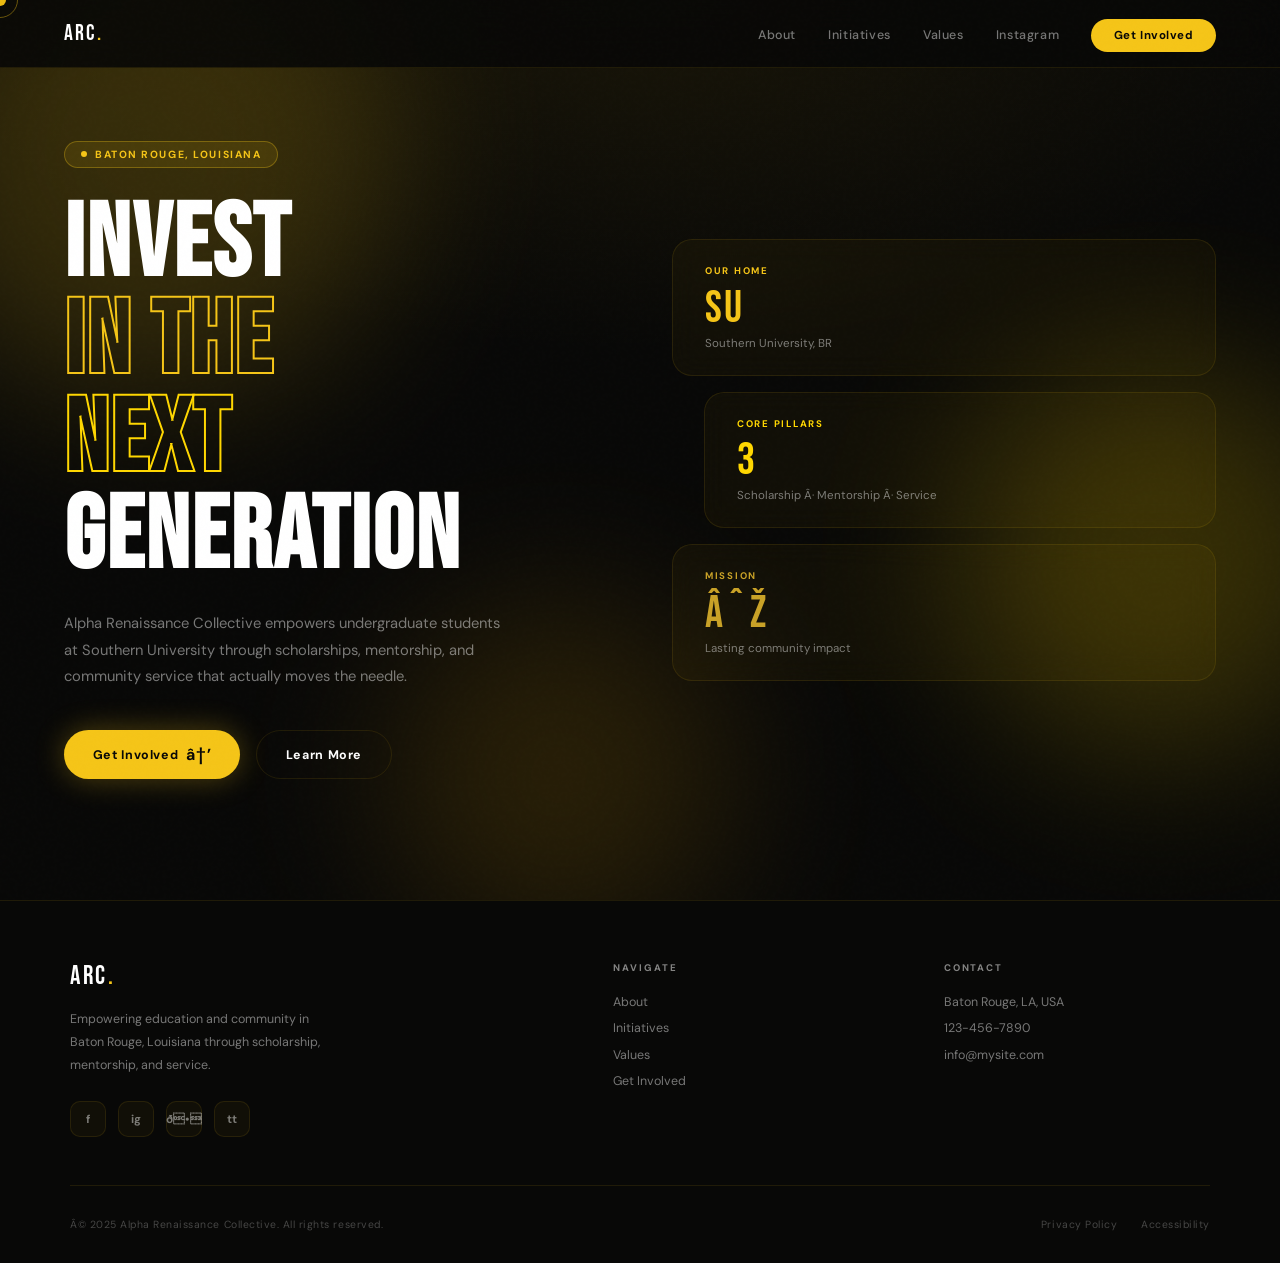
==== commit 4ce0c088: "again Co-authored-by: Copilot <copilot@github.com>" ====
--- a/index.html
+++ b/index.html
@@ -1,4 +1,4 @@
-<!DOCTYPE html>
+﻿<!DOCTYPE html>
 <html lang="en">
 <head>
   <meta charset="UTF-8" />
@@ -33,7 +33,7 @@
     <a href="initiatives.html">Initiatives</a>
     <a href="values.html">Values</a>
     <a href="https://instagram.com" target="_blank">Instagram</a>
-    <a href="contact.html" class="pill-mobile">Get Involved →</a>
+    <a href="contact.html" class="pill-mobile">Get Involved â†’</a>
   </div>
 
   <section class="hero" id="home">
@@ -61,7 +61,7 @@
       </p>
 
       <div class="hero-btns">
-        <a href="contact.html" class="btn btn-lime">Get Involved <span class="btn-arrow">→</span></a>
+        <a href="contact.html" class="btn btn-lime">Get Involved <span class="btn-arrow">â†’</span></a>
         <a href="about.html" class="btn btn-ghost">Learn More</a>
       </div>
     </div>
@@ -75,11 +75,11 @@
       <div class="hero-card c-cyan">
         <div class="card-label">Core Pillars</div>
         <div class="card-value">3</div>
-        <div class="card-sub">Scholarship · Mentorship · Service</div>
+        <div class="card-sub">Scholarship Â· Mentorship Â· Service</div>
       </div>
       <div class="hero-card c-pink">
         <div class="card-label">Mission</div>
-        <div class="card-value">∞</div>
+        <div class="card-value">âˆž</div>
         <div class="card-sub">Lasting community impact</div>
       </div>
     </div>
@@ -95,7 +95,7 @@
           <div class="socials">
             <a class="soc" href="https://facebook.com" target="_blank">f</a>
             <a class="soc" href="https://instagram.com" target="_blank">ig</a>
-            <a class="soc" href="https://x.com" target="_blank">𝕏</a>
+            <a class="soc" href="https://x.com" target="_blank">ð•</a>
             <a class="soc" href="https://tiktok.com" target="_blank">tt</a>
           </div>
         </div>
@@ -117,7 +117,7 @@
       </div>
 
       <div class="footer-bottom">
-        <p>© 2025 Alpha Renaissance Collective. All rights reserved.</p>
+        <p>Â© 2025 Alpha Renaissance Collective. All rights reserved.</p>
         <div class="footer-links">
           <a href="#">Privacy Policy</a>
           <a href="#">Accessibility</a>
@@ -129,325 +129,3 @@
   <script src="script.js"></script>
 </body>
 </html>
-
-  <!-- HERO -->
-  <section class="hero" id="home">
-    <div class="hero-mesh">
-      <div class="blob blob-1"></div>
-      <div class="blob blob-2"></div>
-      <div class="blob blob-3"></div>
-    </div>
-
-    <div class="hero-content">
-      <div class="hero-badge">
-        <span class="badge-dot"></span>
-        Baton Rouge, Louisiana
-      </div>
-
-      <h1>
-        Invest
-        <span class="line-accent">In The</span>
-        <span class="line-cyan">Next</span>
-        Generation
-      </h1>
-
-      <p class="hero-desc">
-        Alpha Renaissance Collective empowers undergraduate students at Southern University through scholarships, mentorship, and community service that actually moves the needle.
-      </p>
-
-      <div class="hero-btns">
-        <a href="#contact" class="btn btn-lime">Get Involved <span class="btn-arrow">→</span></a>
-        <a href="#about" class="btn btn-ghost">Learn More</a>
-      </div>
-    </div>
-
-    <div class="hero-visual">
-      <div class="hero-card c-lime">
-        <div class="card-label">Our Home</div>
-        <div class="card-value">SU</div>
-        <div class="card-sub">Southern University, BR</div>
-      </div>
-      <div class="hero-card c-cyan">
-        <div class="card-label">Core Pillars</div>
-        <div class="card-value">3</div>
-        <div class="card-sub">Scholarship · Mentorship · Service</div>
-      </div>
-      <div class="hero-card c-pink">
-        <div class="card-label">Mission</div>
-        <div class="card-value">∞</div>
-        <div class="card-sub">Lasting community impact</div>
-      </div>
-    </div>
-  </section>
-
-  <!-- MARQUEE -->
-  <div class="marquee-wrap">
-    <div class="marquee-track">
-      <div class="marquee-item"><span class="marquee-dot" style="background:var(--lime)"></span> Brotherhood</div>
-      <div class="marquee-item"><span class="marquee-dot" style="background:var(--cyan)"></span> Legacy</div>
-      <div class="marquee-item"><span class="marquee-dot" style="background:var(--pink)"></span> Purpose</div>
-      <div class="marquee-item"><span class="marquee-dot" style="background:var(--orange)"></span> Service</div>
-      <div class="marquee-item"><span class="marquee-dot" style="background:var(--lime)"></span> Leadership</div>
-      <div class="marquee-item"><span class="marquee-dot" style="background:var(--cyan)"></span> Education</div>
-      <div class="marquee-item"><span class="marquee-dot" style="background:#c9a227"></span> Empowerment</div>
-      <div class="marquee-item"><span class="marquee-dot" style="background:var(--orange)"></span> Community</div>
-      <div class="marquee-item"><span class="marquee-dot" style="background:var(--lime)"></span> Brotherhood</div>
-      <div class="marquee-item"><span class="marquee-dot" style="background:var(--cyan)"></span> Legacy</div>
-      <div class="marquee-item"><span class="marquee-dot" style="background:#c9a227"></span> Purpose</div>
-      <div class="marquee-item"><span class="marquee-dot" style="background:var(--orange)"></span> Service</div>
-      <div class="marquee-item"><span class="marquee-dot" style="background:var(--lime)"></span> Leadership</div>
-      <div class="marquee-item"><span class="marquee-dot" style="background:var(--cyan)"></span> Education</div>
-      <div class="marquee-item"><span class="marquee-dot" style="background:#c9a227"></span> Empowerment</div>
-      <div class="marquee-item"><span class="marquee-dot" style="background:var(--orange)"></span> Community</div>
-    </div>
-  </div>
-
-  <!-- ABOUT -->
-  <section class="about" id="about">
-    <div class="inner">
-      <div class="about-visual reveal">
-        <div class="about-big-text">ARC</div>
-        <div class="about-pill about-pill-1">
-          <div class="pill-icon">🏛️</div>
-          <div class="pill-info">
-            <strong>Founded on Principle</strong>
-            <span>Alpha Phi Alpha Values</span>
-          </div>
-        </div>
-        <div class="about-pill about-pill-2">
-          <div class="pill-icon">🎓</div>
-          <div class="pill-info">
-            <strong>Scholarship First</strong>
-            <span>Investing in SU Students</span>
-          </div>
-        </div>
-      </div>
-
-      <div class="about-content reveal reveal-delay-1">
-        <div class="tag tag-lime">Our Mission</div>
-        <h2 class="section-title">Cultivating<br>Brotherhood &<br>Restoring Legacy</h2>
-        <p class="body-text">
-          The Alpha Renaissance Collective is dedicated to cultivating brotherhood, restoring legacy, and igniting purpose in Alpha men. We support scholarships for students at Southern University and promote leadership, service, and community involvement.
-        </p>
-
-        <div class="about-grid">
-          <div class="about-stat">
-            <div class="about-stat-num" style="color: var(--lime);">SU</div>
-            <div class="about-stat-label">Southern University</div>
-          </div>
-          <div class="about-stat">
-            <div class="about-stat-num" style="color: var(--cyan);">BR</div>
-            <div class="about-stat-label">Baton Rouge, LA</div>
-          </div>
-          <div class="about-stat">
-            <div class="about-stat-num" style="color: var(--orange);">3</div>
-            <div class="about-stat-label">Core Programs</div>
-          </div>
-          <div class="about-stat">
-            <div class="about-stat-num" style="color: #c9a227;">∞</div>
-            <div class="about-stat-label">Impact Created</div>
-          </div>
-        </div>
-      </div>
-    </div>
-  </section>
-
-  <!-- INITIATIVES -->
-  <section class="initiatives" id="initiatives">
-    <div class="inner">
-      <div class="initiatives-header reveal">
-        <div>
-          <div class="tag tag-cyan">What We Do</div>
-          <h2 class="section-title">Our Initiatives</h2>
-        </div>
-        <p class="body-text" style="max-width: 320px;">
-          Three programs. One mission. Real impact for students in Baton Rouge and beyond.
-        </p>
-      </div>
-
-      <div class="init-cards">
-        <div class="init-card reveal">
-          <div class="init-num">01</div>
-          <div class="init-icon icon-lime">🎓</div>
-          <h3>Scholarships</h3>
-          <p class="init-type">Educational Support</p>
-          <p>We provide scholarships to dedicated students at Southern University who are committed to shaping their lives and communities positively.</p>
-        </div>
-
-        <div class="init-card reveal reveal-delay-1">
-          <div class="init-num">02</div>
-          <div class="init-icon icon-cyan">🤝</div>
-          <h3>Mentorship</h3>
-          <p class="init-type">Guidance & Growth</p>
-          <p>Our mentorship programs connect students with experienced Alpha men who provide guidance, fostering personal and academic development.</p>
-        </div>
-
-        <div class="init-card reveal reveal-delay-2">
-          <div class="init-num">03</div>
-          <div class="init-icon icon-pink">🌍</div>
-          <h3>Community Service</h3>
-          <p class="init-type">Giving Back</p>
-          <p>We organize community service projects that allow students to actively contribute to their neighborhoods, embodying the spirit of leadership.</p>
-        </div>
-      </div>
-    </div>
-  </section>
-
-  <!-- VALUES -->
-  <section class="values" id="values">
-    <div class="inner">
-      <div class="values-left reveal">
-        <div class="tag tag-pink">What We Stand For</div>
-        <h2 class="section-title">Built on<br>Real Values</h2>
-        <p class="body-text">
-          Brotherhood, legacy, and purpose aren't just words — they're the operating system behind everything Alpha Renaissance Collective does.
-        </p>
-        <div class="big-quote">
-          <blockquote>
-            "First of all, it is to be a man of good character, clean living, and sterling honesty of purpose."
-          </blockquote>
-          <cite>— Alpha Phi Alpha Ideal</cite>
-        </div>
-      </div>
-
-      <div class="value-rows">
-        <div class="value-row reveal">
-          <div class="value-emoji">🔗</div>
-          <div>
-            <h4>Brotherhood</h4>
-            <p>Building bonds that transcend campus and carry Alpha men through life with strength and solidarity.</p>
-          </div>
-        </div>
-        <div class="value-row reveal reveal-delay-1">
-          <div class="value-emoji">🏆</div>
-          <div>
-            <h4>Legacy</h4>
-            <p>Honoring the traditions of Alpha while creating new chapters worthy of those who came before us.</p>
-          </div>
-        </div>
-        <div class="value-row reveal reveal-delay-2">
-          <div class="value-emoji">🔥</div>
-          <div>
-            <h4>Purpose</h4>
-            <p>Igniting in every Alpha man the awareness of his potential and responsibility to his community.</p>
-          </div>
-        </div>
-        <div class="value-row reveal">
-          <div class="value-emoji">🌱</div>
-          <div>
-            <h4>Service</h4>
-            <p>Action over intention — we measure our impact by what we do for those around us, not what we say.</p>
-          </div>
-        </div>
-        <div class="value-row reveal reveal-delay-1">
-          <div class="value-emoji">📚</div>
-          <div>
-            <h4>Education</h4>
-            <p>Investing in the academic success of Alpha men as the foundation for generational progress and wealth.</p>
-          </div>
-        </div>
-      </div>
-    </div>
-  </section>
-
-  <!-- CTA -->
-  <section class="cta-section" id="contact">
-    <div class="cta-box reveal">
-      <div class="tag tag-orange" style="margin-bottom:1.5rem;">Join the Movement</div>
-      <h2 class="section-title">Ready to Make<br>a Difference?</h2>
-      <p class="body-text">Whether you're a student, alumnus, or community partner — there's a place for you in the Alpha Renaissance Collective.</p>
-      <div class="cta-btns" style="margin-top: 2.5rem;">
-        <a href="mailto:info@mysite.com" class="btn btn-lime">Get Involved <span class="btn-arrow">→</span></a>
-        <a href="tel:1234567890" class="btn btn-ghost">123-456-7890</a>
-      </div>
-    </div>
-  </section>
-
-  <!-- FOOTER -->
-  <footer>
-    <div class="footer-inner">
-      <div class="footer-top">
-        <div>
-          <a class="footer-logo" href="#">ARC<span>.</span></a>
-          <p class="footer-desc">Empowering education and community in Baton Rouge, Louisiana through scholarship, mentorship, and service.</p>
-          <div class="socials">
-            <a class="soc" href="https://facebook.com" target="_blank">f</a>
-            <a class="soc" href="https://instagram.com" target="_blank">ig</a>
-            <a class="soc" href="https://x.com" target="_blank">𝕏</a>
-            <a class="soc" href="https://tiktok.com" target="_blank">tt</a>
-          </div>
-        </div>
-
-        <div class="footer-col">
-          <h5>Navigate</h5>
-          <a href="#about">About</a>
-          <a href="#initiatives">Initiatives</a>
-          <a href="#values">Values</a>
-          <a href="#contact">Get Involved</a>
-        </div>
-
-        <div class="footer-col">
-          <h5>Contact</h5>
-          <p>Baton Rouge, LA, USA</p>
-          <a href="tel:1234567890">123-456-7890</a>
-          <a href="mailto:info@mysite.com">info@mysite.com</a>
-        </div>
-      </div>
-
-      <div class="footer-bottom">
-        <p>© 2025 Alpha Renaissance Collective. All rights reserved.</p>
-        <div class="footer-links">
-          <a href="#">Privacy Policy</a>
-          <a href="#">Accessibility</a>
-        </div>
-      </div>
-    </div>
-  </footer>
-
-  <script>
-    // Custom cursor
-    const cursor = document.getElementById('cursor');
-    const ring = document.getElementById('cursorRing');
-    let mx = 0, my = 0, rx = 0, ry = 0;
-
-    document.addEventListener('mousemove', e => {
-      mx = e.clientX; my = e.clientY;
-      cursor.style.left = mx + 'px';
-      cursor.style.top = my + 'px';
-    });
-
-    function animateRing() {
-      rx += (mx - rx) * 0.12;
-      ry += (my - ry) * 0.12;
-      ring.style.left = rx + 'px';
-      ring.style.top = ry + 'px';
-      requestAnimationFrame(animateRing);
-    }
-    animateRing();
-
-    // Mobile menu
-    const hamburger = document.getElementById('hamburger');
-    const mobileMenu = document.getElementById('mobileMenu');
-    hamburger.addEventListener('click', () => mobileMenu.classList.toggle('open'));
-    mobileMenu.querySelectorAll('a').forEach(a => a.addEventListener('click', () => mobileMenu.classList.remove('open')));
-
-    // Scroll reveal
-    const reveals = document.querySelectorAll('.reveal');
-    const observer = new IntersectionObserver(entries => {
-      entries.forEach(e => {
-        if (e.isIntersecting) { e.target.classList.add('visible'); observer.unobserve(e.target); }
-      });
-    }, { threshold: 0.1 });
-    reveals.forEach(el => observer.observe(el));
-
-    // Smooth scroll
-    document.querySelectorAll('a[href^="#"]').forEach(a => {
-      a.addEventListener('click', e => {
-        const id = a.getAttribute('href').slice(1);
-        const el = document.getElementById(id);
-        if (el) { e.preventDefault(); el.scrollIntoView({ behavior: 'smooth' }); }
-      });
-    });
-  </script>
-</body>
-</html>
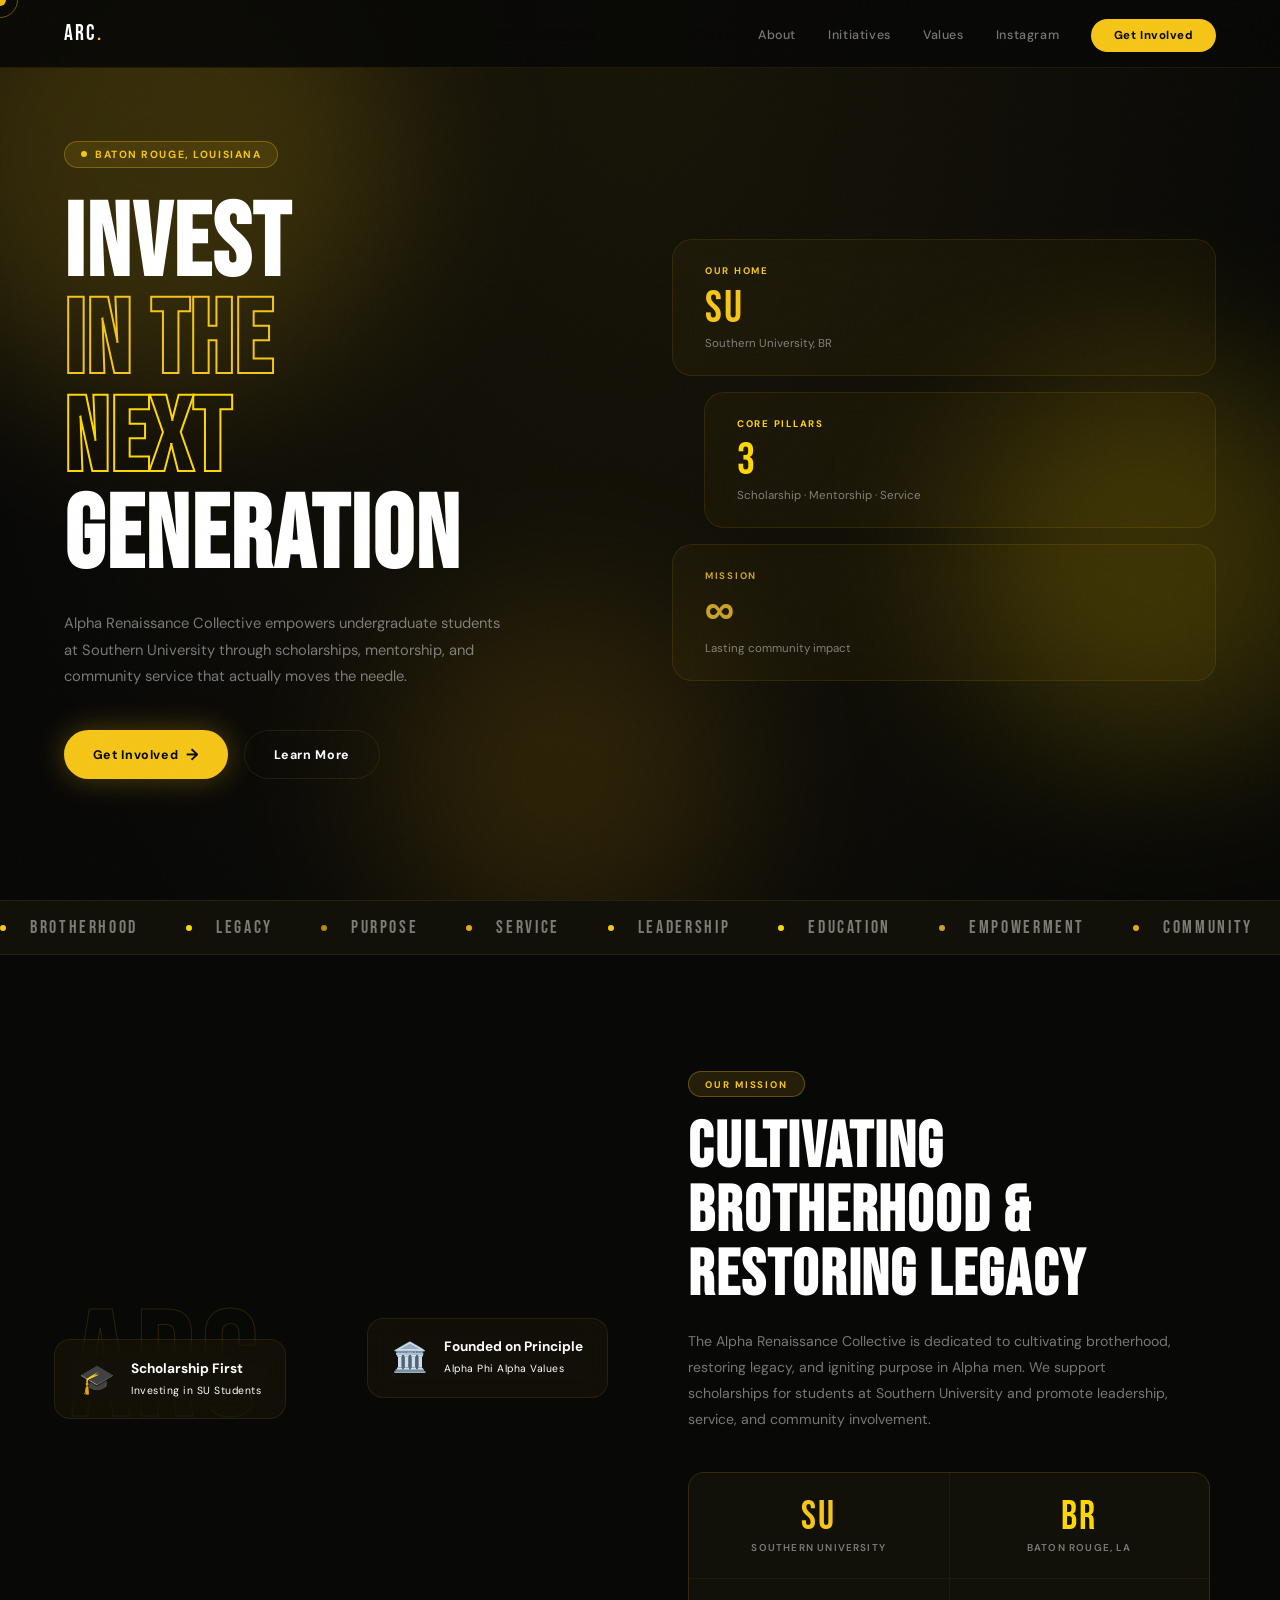
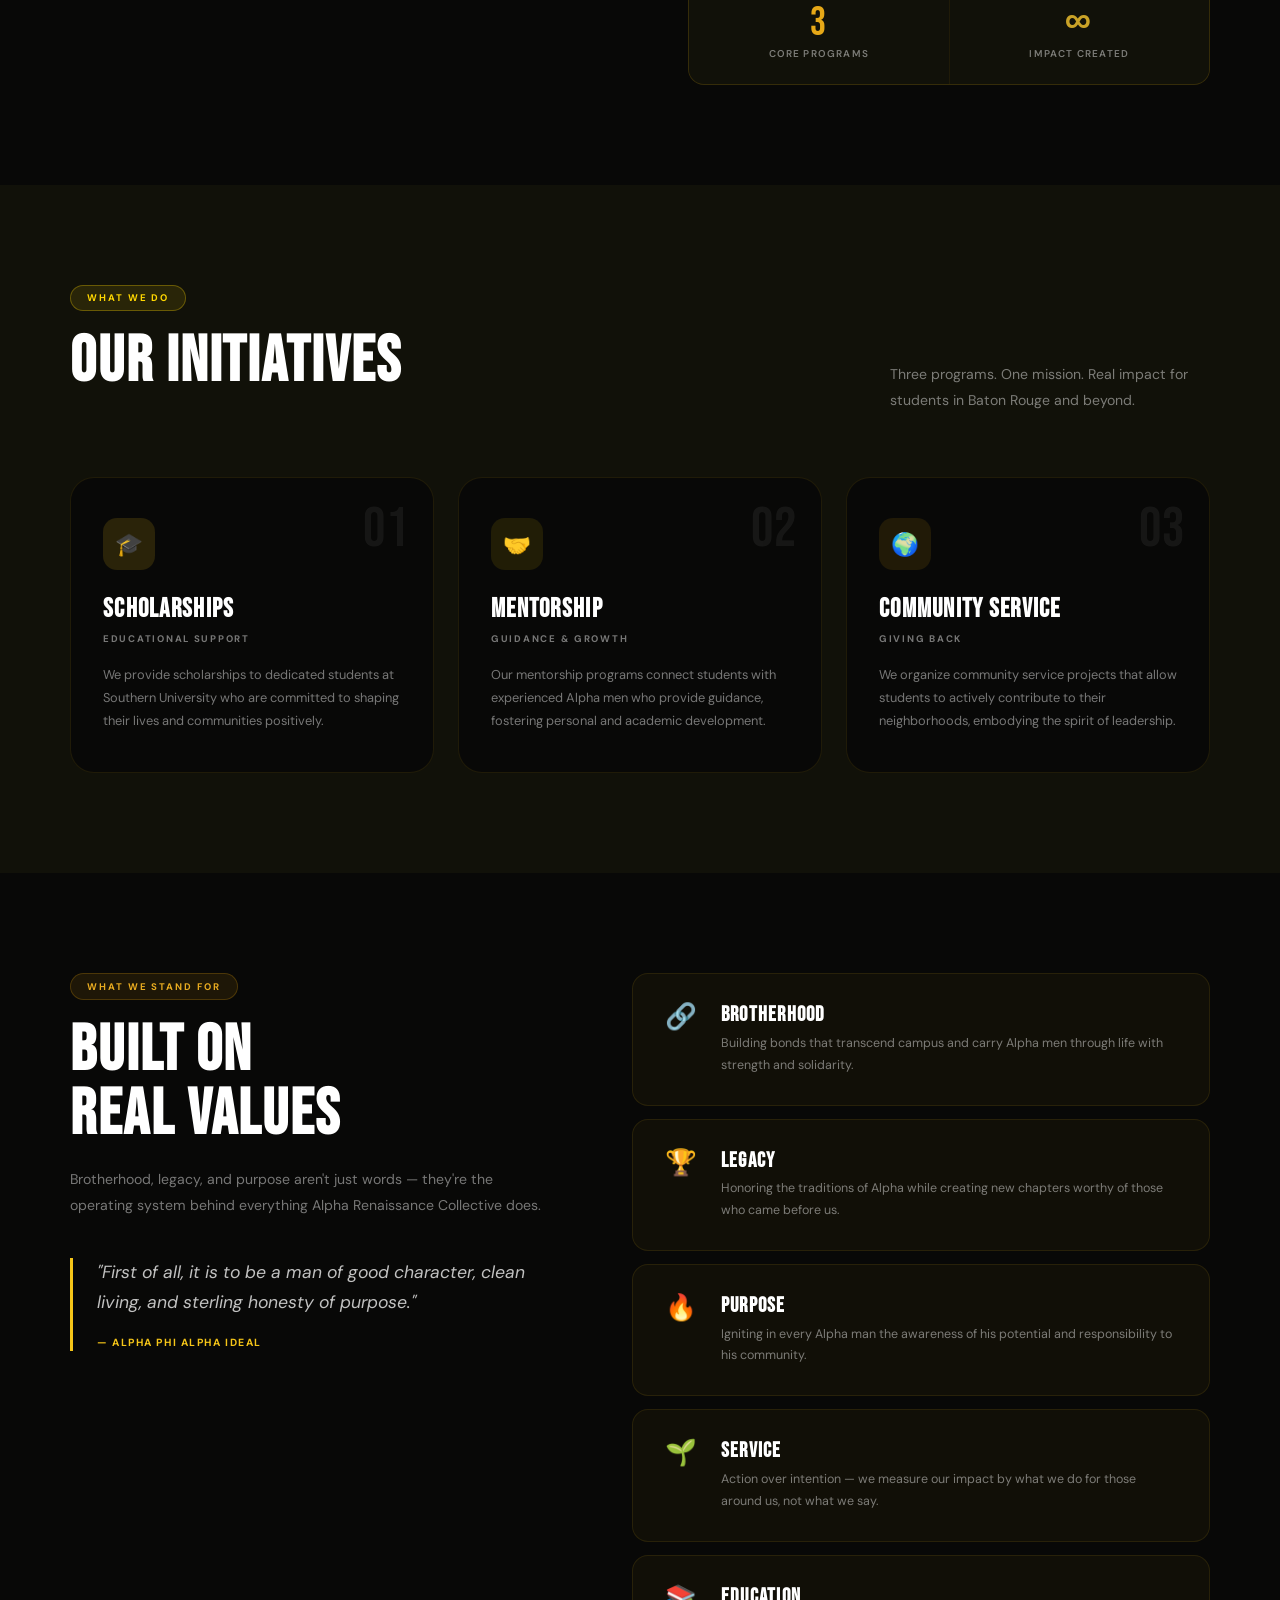
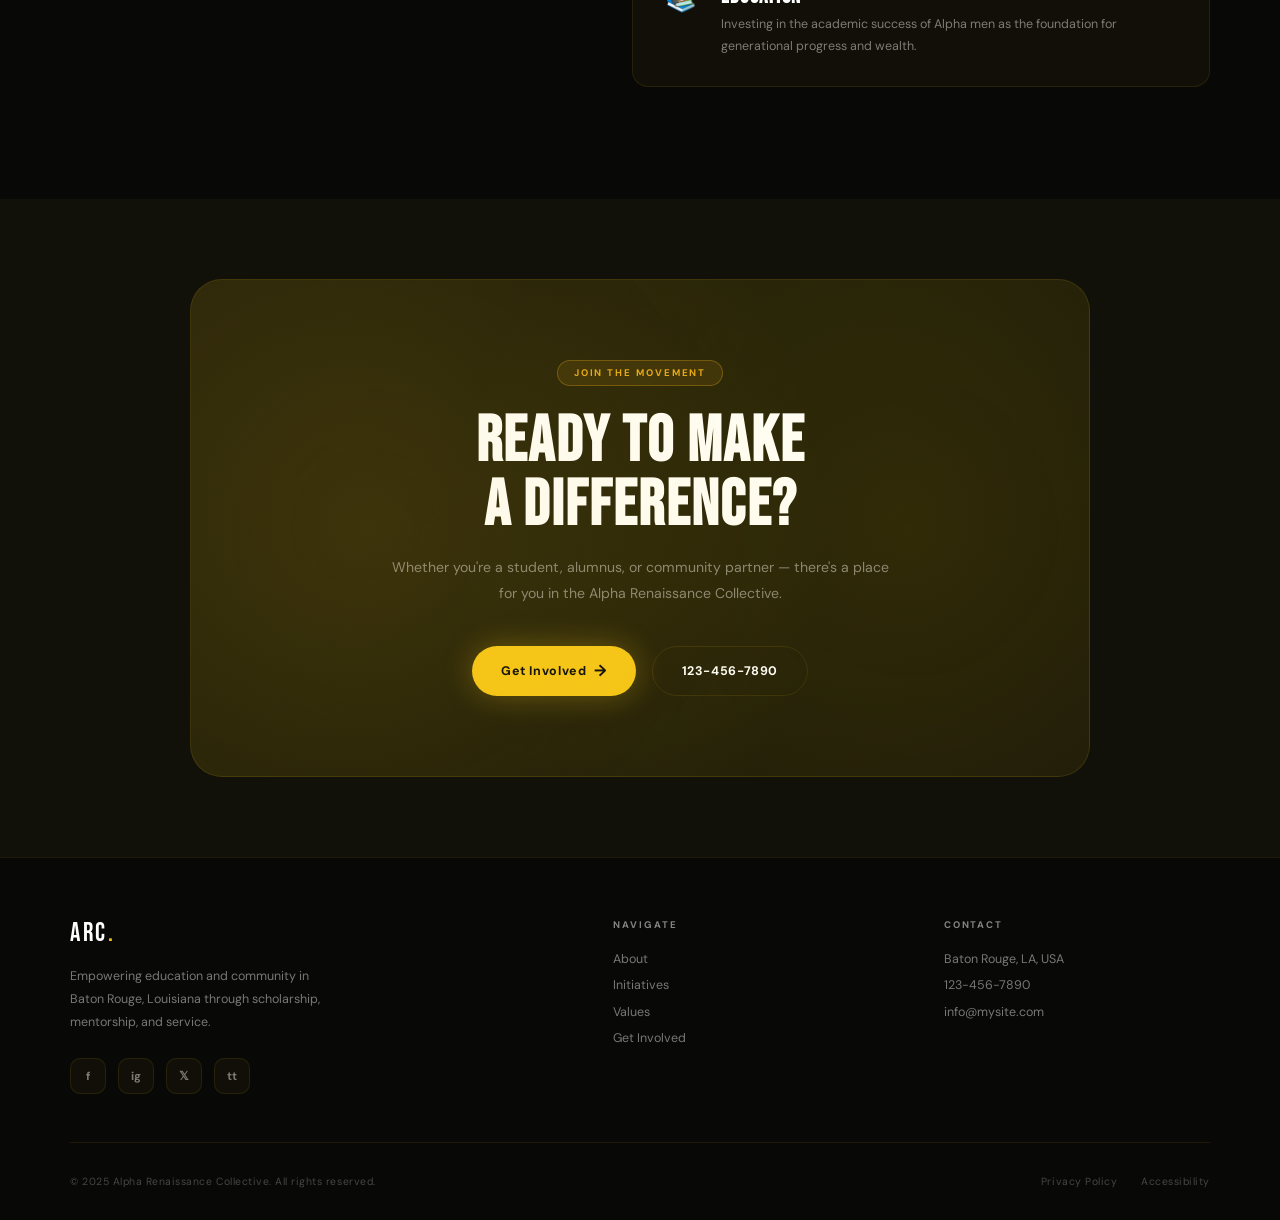
==== commit e1af7bc2: "full scroll Co-authored-by: Copilot <copilot@github.com>" ====
--- a/index.html
+++ b/index.html
@@ -17,23 +17,23 @@
 
   <!-- NAV -->
   <nav>
-    <a class="nav-logo" href="index.html">ARC<span>.</span></a>
+    <a class="nav-logo" href="#home">ARC<span>.</span></a>
     <ul class="nav-links">
-      <li><a href="about.html">About</a></li>
-      <li><a href="initiatives.html">Initiatives</a></li>
-      <li><a href="values.html">Values</a></li>
+      <li><a href="#about">About</a></li>
+      <li><a href="#initiatives">Initiatives</a></li>
+      <li><a href="#values">Values</a></li>
       <li><a href="https://instagram.com" target="_blank">Instagram</a></li>
-      <li><a href="contact.html" class="nav-pill">Get Involved</a></li>
+      <li><a href="#contact" class="nav-pill">Get Involved</a></li>
     </ul>
     <button class="hamburger" id="hamburger"><span></span><span></span><span></span></button>
   </nav>
 
   <div class="mobile-menu" id="mobileMenu">
-    <a href="about.html">About</a>
-    <a href="initiatives.html">Initiatives</a>
-    <a href="values.html">Values</a>
+    <a href="#about">About</a>
+    <a href="#initiatives">Initiatives</a>
+    <a href="#values">Values</a>
     <a href="https://instagram.com" target="_blank">Instagram</a>
-    <a href="contact.html" class="pill-mobile">Get Involved â†’</a>
+    <a href="#contact" class="pill-mobile">Get Involved →</a>
   </div>
 
   <section class="hero" id="home">
@@ -61,8 +61,8 @@
       </p>
 
       <div class="hero-btns">
-        <a href="contact.html" class="btn btn-lime">Get Involved <span class="btn-arrow">â†’</span></a>
-        <a href="about.html" class="btn btn-ghost">Learn More</a>
+        <a href="#contact" class="btn btn-lime">Get Involved <span class="btn-arrow">→</span></a>
+        <a href="#about" class="btn btn-ghost">Learn More</a>
       </div>
     </div>
 
@@ -75,37 +75,218 @@
       <div class="hero-card c-cyan">
         <div class="card-label">Core Pillars</div>
         <div class="card-value">3</div>
-        <div class="card-sub">Scholarship Â· Mentorship Â· Service</div>
+        <div class="card-sub">Scholarship · Mentorship · Service</div>
       </div>
       <div class="hero-card c-pink">
         <div class="card-label">Mission</div>
-        <div class="card-value">âˆž</div>
+        <div class="card-value">∞</div>
         <div class="card-sub">Lasting community impact</div>
       </div>
     </div>
   </section>
 
-  <!-- FOOTER -->
+  <!-- MARQUEE -->
+  <div class="marquee-wrap">
+    <div class="marquee-track">
+      <div class="marquee-item"><span class="marquee-dot" style="background:var(--lime)"></span> Brotherhood</div>
+      <div class="marquee-item"><span class="marquee-dot" style="background:var(--cyan)"></span> Legacy</div>
+      <div class="marquee-item"><span class="marquee-dot" style="background:var(--pink)"></span> Purpose</div>
+      <div class="marquee-item"><span class="marquee-dot" style="background:var(--orange)"></span> Service</div>
+      <div class="marquee-item"><span class="marquee-dot" style="background:var(--lime)"></span> Leadership</div>
+      <div class="marquee-item"><span class="marquee-dot" style="background:var(--cyan)"></span> Education</div>
+      <div class="marquee-item"><span class="marquee-dot" style="background:#c9a227"></span> Empowerment</div>
+      <div class="marquee-item"><span class="marquee-dot" style="background:var(--orange)"></span> Community</div>
+      <div class="marquee-item"><span class="marquee-dot" style="background:var(--lime)"></span> Brotherhood</div>
+      <div class="marquee-item"><span class="marquee-dot" style="background:var(--cyan)"></span> Legacy</div>
+      <div class="marquee-item"><span class="marquee-dot" style="background:#c9a227"></span> Purpose</div>
+      <div class="marquee-item"><span class="marquee-dot" style="background:var(--orange)"></span> Service</div>
+      <div class="marquee-item"><span class="marquee-dot" style="background:var(--lime)"></span> Leadership</div>
+      <div class="marquee-item"><span class="marquee-dot" style="background:var(--cyan)"></span> Education</div>
+      <div class="marquee-item"><span class="marquee-dot" style="background:#c9a227"></span> Empowerment</div>
+      <div class="marquee-item"><span class="marquee-dot" style="background:var(--orange)"></span> Community</div>
+    </div>
+  </div>
+
+  <!-- ABOUT -->
+  <section class="about" id="about">
+    <div class="inner">
+      <div class="about-visual reveal">
+        <div class="about-big-text">ARC</div>
+        <div class="about-pill about-pill-1">
+          <div class="pill-icon">🏛️</div>
+          <div class="pill-info">
+            <strong>Founded on Principle</strong>
+            <span>Alpha Phi Alpha Values</span>
+          </div>
+        </div>
+        <div class="about-pill about-pill-2">
+          <div class="pill-icon">🎓</div>
+          <div class="pill-info">
+            <strong>Scholarship First</strong>
+            <span>Investing in SU Students</span>
+          </div>
+        </div>
+      </div>
+
+      <div class="about-content reveal reveal-delay-1">
+        <div class="tag tag-lime">Our Mission</div>
+        <h2 class="section-title">Cultivating<br>Brotherhood &<br>Restoring Legacy</h2>
+        <p class="body-text">
+          The Alpha Renaissance Collective is dedicated to cultivating brotherhood, restoring legacy, and igniting purpose in Alpha men. We support scholarships for students at Southern University and promote leadership, service, and community involvement.
+        </p>
+
+        <div class="about-grid">
+          <div class="about-stat">
+            <div class="about-stat-num" style="color: var(--lime);">SU</div>
+            <div class="about-stat-label">Southern University</div>
+          </div>
+          <div class="about-stat">
+            <div class="about-stat-num" style="color: var(--cyan);">BR</div>
+            <div class="about-stat-label">Baton Rouge, LA</div>
+          </div>
+          <div class="about-stat">
+            <div class="about-stat-num" style="color: var(--orange);">3</div>
+            <div class="about-stat-label">Core Programs</div>
+          </div>
+          <div class="about-stat">
+            <div class="about-stat-num" style="color: #c9a227;">∞</div>
+            <div class="about-stat-label">Impact Created</div>
+          </div>
+        </div>
+      </div>
+    </div>
+  </section>
+
+  <!-- INITIATIVES -->
+  <section class="initiatives" id="initiatives">
+    <div class="inner">
+      <div class="initiatives-header reveal">
+        <div>
+          <div class="tag tag-cyan">What We Do</div>
+          <h2 class="section-title">Our Initiatives</h2>
+        </div>
+        <p class="body-text" style="max-width: 320px;">
+          Three programs. One mission. Real impact for students in Baton Rouge and beyond.
+        </p>
+      </div>
+
+      <div class="init-cards">
+        <div class="init-card reveal">
+          <div class="init-num">01</div>
+          <div class="init-icon icon-lime">🎓</div>
+          <h3>Scholarships</h3>
+          <p class="init-type">Educational Support</p>
+          <p>We provide scholarships to dedicated students at Southern University who are committed to shaping their lives and communities positively.</p>
+        </div>
+
+        <div class="init-card reveal reveal-delay-1">
+          <div class="init-num">02</div>
+          <div class="init-icon icon-cyan">🤝</div>
+          <h3>Mentorship</h3>
+          <p class="init-type">Guidance & Growth</p>
+          <p>Our mentorship programs connect students with experienced Alpha men who provide guidance, fostering personal and academic development.</p>
+        </div>
+
+        <div class="init-card reveal reveal-delay-2">
+          <div class="init-num">03</div>
+          <div class="init-icon icon-pink">🌍</div>
+          <h3>Community Service</h3>
+          <p class="init-type">Giving Back</p>
+          <p>We organize community service projects that allow students to actively contribute to their neighborhoods, embodying the spirit of leadership.</p>
+        </div>
+      </div>
+    </div>
+  </section>
+
+  <!-- VALUES -->
+  <section class="values" id="values">
+    <div class="inner">
+      <div class="values-left reveal">
+        <div class="tag tag-pink">What We Stand For</div>
+        <h2 class="section-title">Built on<br>Real Values</h2>
+        <p class="body-text">
+          Brotherhood, legacy, and purpose aren't just words — they're the operating system behind everything Alpha Renaissance Collective does.
+        </p>
+        <div class="big-quote">
+          <blockquote>
+            "First of all, it is to be a man of good character, clean living, and sterling honesty of purpose."
+          </blockquote>
+          <cite>— Alpha Phi Alpha Ideal</cite>
+        </div>
+      </div>
+
+      <div class="value-rows">
+        <div class="value-row reveal">
+          <div class="value-emoji">🔗</div>
+          <div>
+            <h4>Brotherhood</h4>
+            <p>Building bonds that transcend campus and carry Alpha men through life with strength and solidarity.</p>
+          </div>
+        </div>
+        <div class="value-row reveal reveal-delay-1">
+          <div class="value-emoji">🏆</div>
+          <div>
+            <h4>Legacy</h4>
+            <p>Honoring the traditions of Alpha while creating new chapters worthy of those who came before us.</p>
+          </div>
+        </div>
+        <div class="value-row reveal reveal-delay-2">
+          <div class="value-emoji">🔥</div>
+          <div>
+            <h4>Purpose</h4>
+            <p>Igniting in every Alpha man the awareness of his potential and responsibility to his community.</p>
+          </div>
+        </div>
+        <div class="value-row reveal">
+          <div class="value-emoji">🌱</div>
+          <div>
+            <h4>Service</h4>
+            <p>Action over intention — we measure our impact by what we do for those around us, not what we say.</p>
+          </div>
+        </div>
+        <div class="value-row reveal reveal-delay-1">
+          <div class="value-emoji">📚</div>
+          <div>
+            <h4>Education</h4>
+            <p>Investing in the academic success of Alpha men as the foundation for generational progress and wealth.</p>
+          </div>
+        </div>
+      </div>
+    </div>
+  </section>
+
+  <!-- CTA -->
+  <section class="cta-section" id="contact">
+    <div class="cta-box reveal">
+      <div class="tag tag-orange" style="margin-bottom:1.5rem;">Join the Movement</div>
+      <h2 class="section-title">Ready to Make<br>a Difference?</h2>
+      <p class="body-text">Whether you're a student, alumnus, or community partner — there's a place for you in the Alpha Renaissance Collective.</p>
+      <div class="cta-btns" style="margin-top: 2.5rem;">
+        <a href="mailto:info@mysite.com" class="btn btn-lime">Get Involved <span class="btn-arrow">→</span></a>
+        <a href="tel:1234567890" class="btn btn-ghost">123-456-7890</a>
+      </div>
+    </div>
+  </section>
   <footer>
     <div class="footer-inner">
       <div class="footer-top">
         <div>
-          <a class="footer-logo" href="index.html">ARC<span>.</span></a>
+          <a class="footer-logo" href="#home">ARC<span>.</span></a>
           <p class="footer-desc">Empowering education and community in Baton Rouge, Louisiana through scholarship, mentorship, and service.</p>
           <div class="socials">
             <a class="soc" href="https://facebook.com" target="_blank">f</a>
             <a class="soc" href="https://instagram.com" target="_blank">ig</a>
-            <a class="soc" href="https://x.com" target="_blank">ð•</a>
+            <a class="soc" href="https://x.com" target="_blank">𝕏</a>
             <a class="soc" href="https://tiktok.com" target="_blank">tt</a>
           </div>
         </div>
 
         <div class="footer-col">
           <h5>Navigate</h5>
-          <a href="about.html">About</a>
-          <a href="initiatives.html">Initiatives</a>
-          <a href="values.html">Values</a>
-          <a href="contact.html">Get Involved</a>
+          <a href="#about">About</a>
+          <a href="#initiatives">Initiatives</a>
+          <a href="#values">Values</a>
+          <a href="#contact">Get Involved</a>
         </div>
 
         <div class="footer-col">
@@ -117,7 +298,7 @@
       </div>
 
       <div class="footer-bottom">
-        <p>Â© 2025 Alpha Renaissance Collective. All rights reserved.</p>
+        <p>© 2025 Alpha Renaissance Collective. All rights reserved.</p>
         <div class="footer-links">
           <a href="#">Privacy Policy</a>
           <a href="#">Accessibility</a>
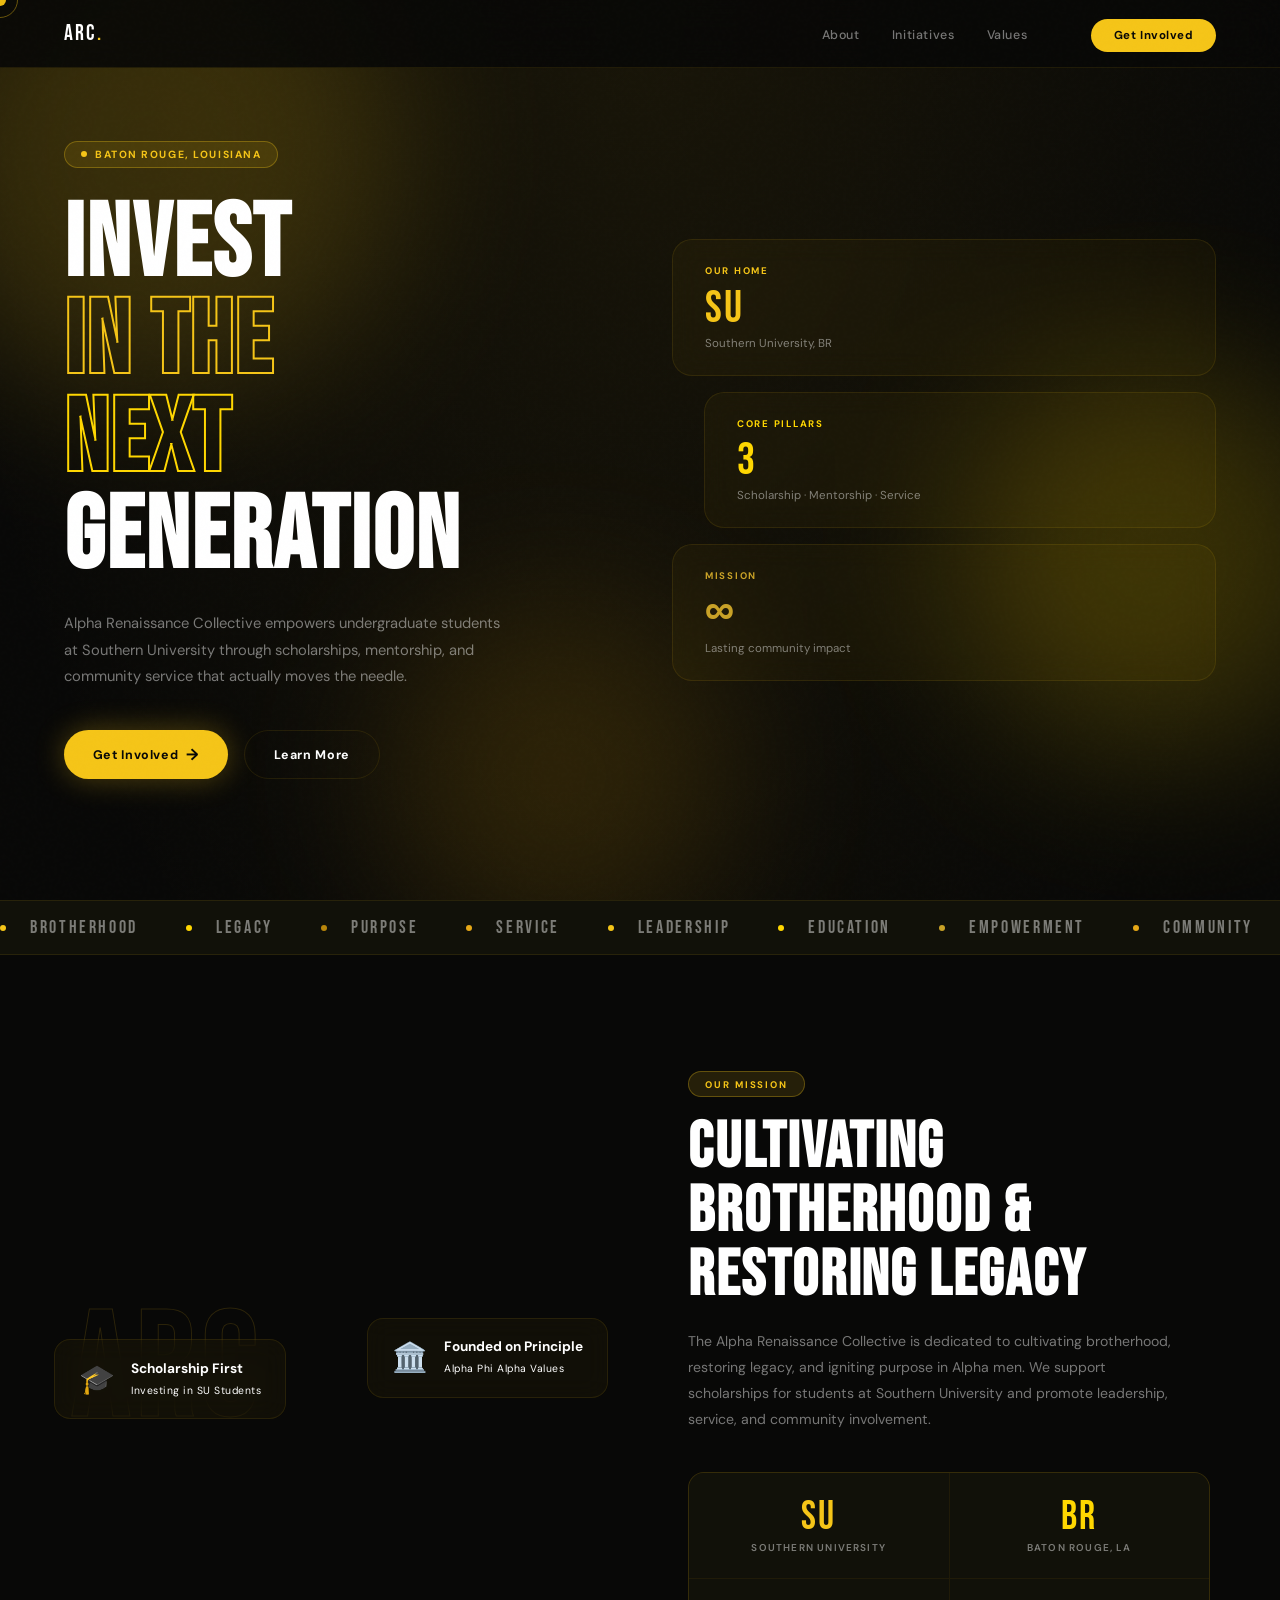
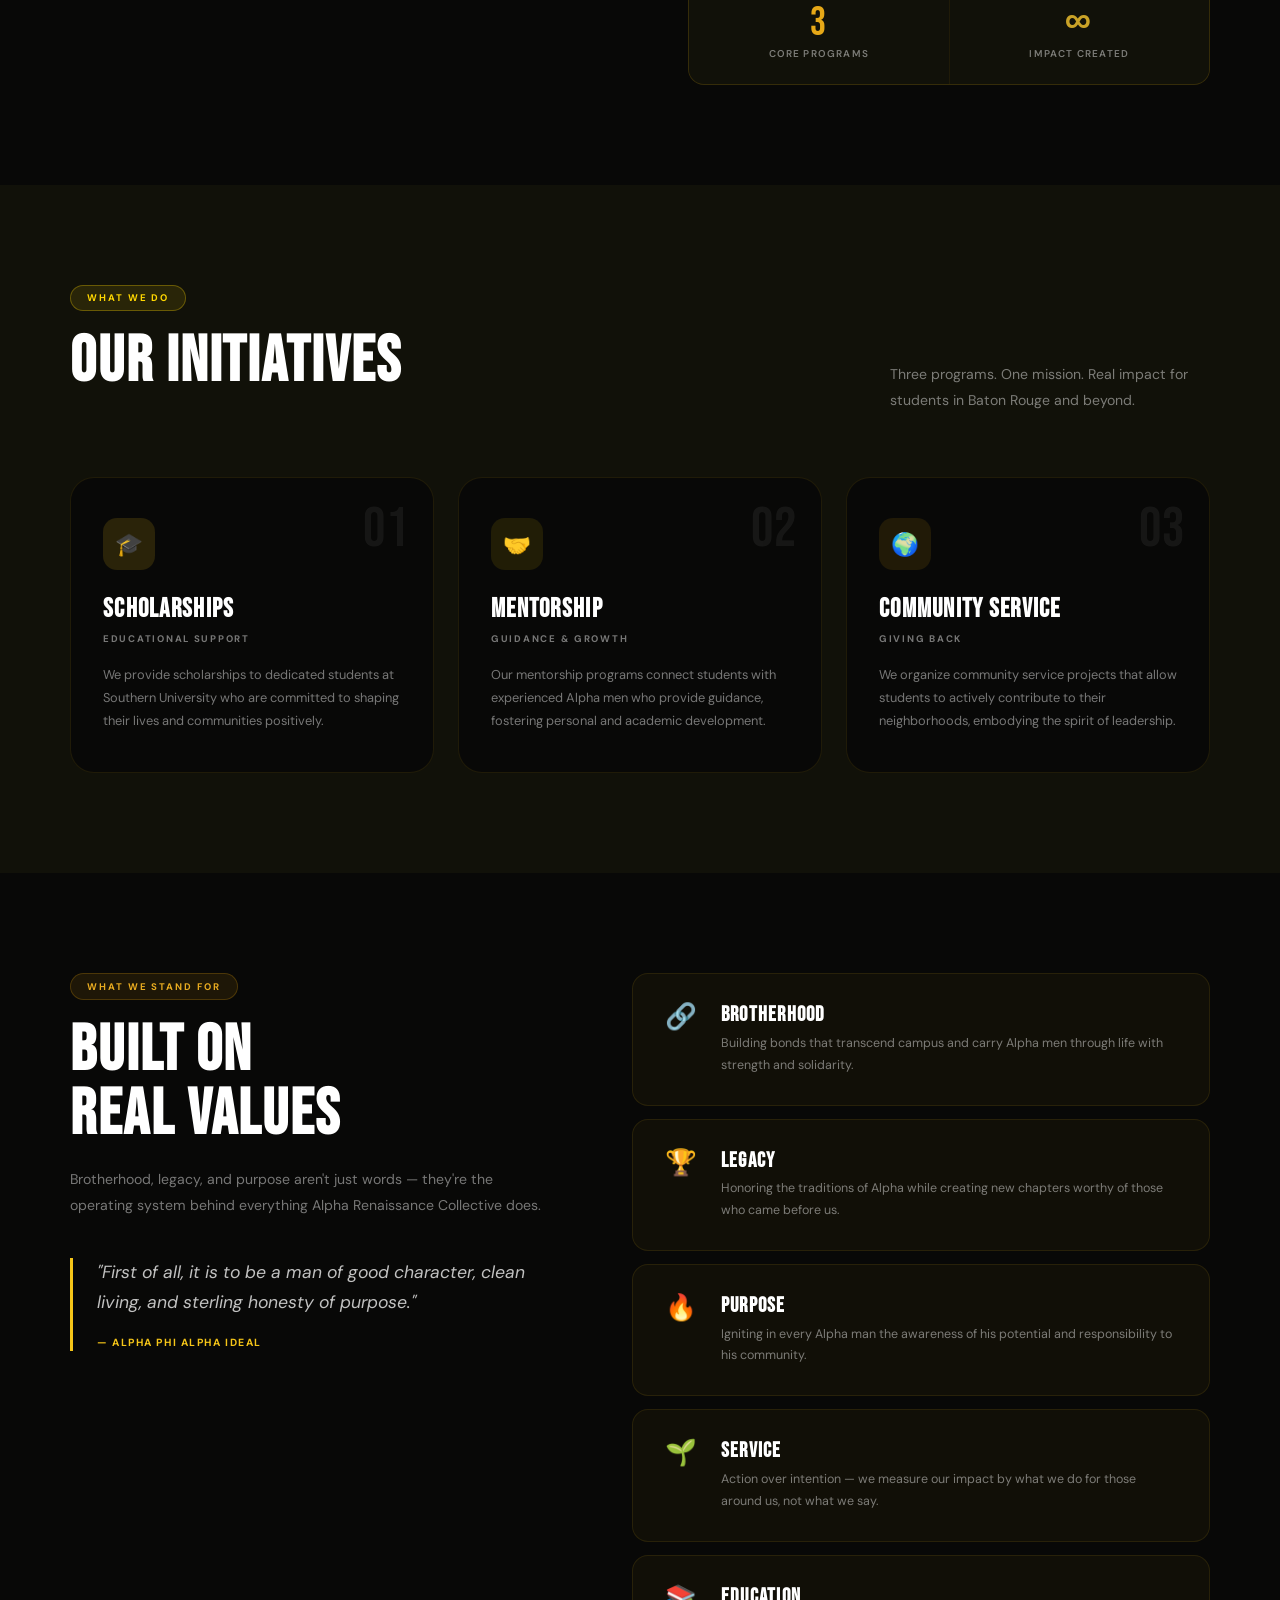
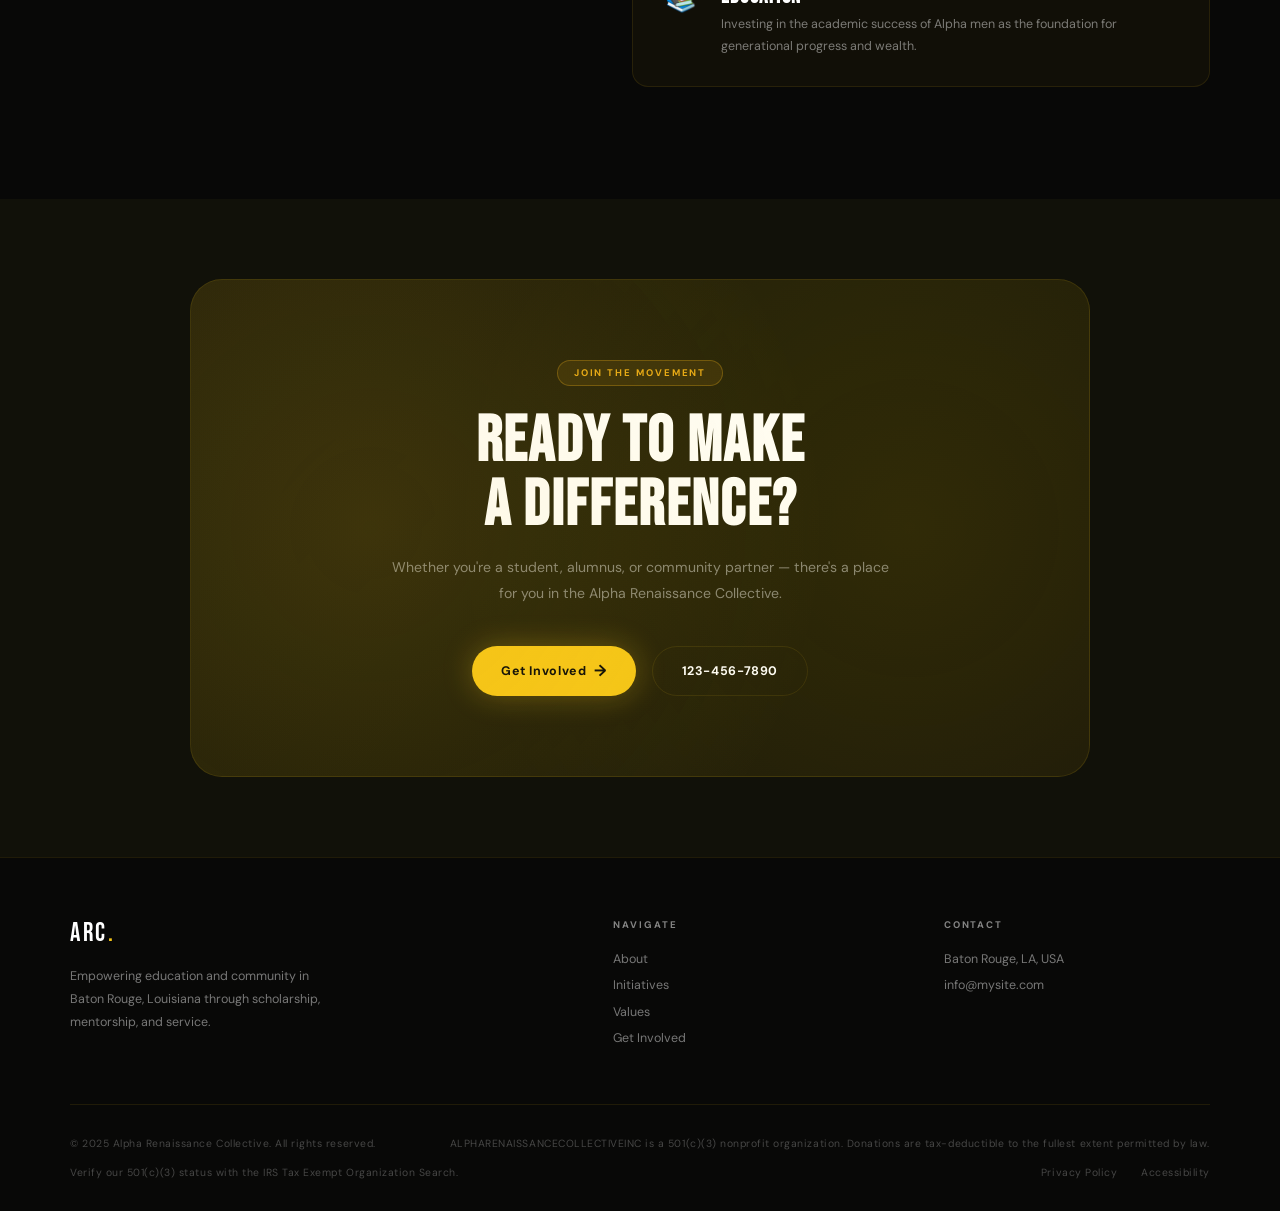
==== commit 5c3952d3: "Update footer with new contact info and legal text Updated contact email and added legal information" ====
--- a/index.html
+++ b/index.html
@@ -292,13 +292,14 @@
         <div class="footer-col">
           <h5>Contact</h5>
           <p>Baton Rouge, LA, USA</p>
-          <a href="tel:1234567890">123-456-7890</a>
-          <a href="mailto:info@mysite.com">info@mysite.com</a>
+          <a href="mailto:alpharenaissancecollective12@gmail.com">info@mysite.com</a>
         </div>
       </div>
 
       <div class="footer-bottom">
         <p>© 2025 Alpha Renaissance Collective. All rights reserved.</p>
+        <p class="footer-legal">ALPHARENAISSANCECOLLECTIVEINC is a 501(c)(3) nonprofit organization. Donations are tax-deductible to the fullest extent permitted by law.</p>
+        <p class="footer-legal"><a href="https://www.irs.gov/charities-non-profits/tax-exempt-organization-search" target="_blank" rel="noopener">Verify our 501(c)(3) status with the IRS Tax Exempt Organization Search.</a></p>
         <div class="footer-links">
           <a href="#">Privacy Policy</a>
           <a href="#">Accessibility</a>
--- a/style.css
+++ b/style.css
@@ -888,4 +888,14 @@
   .about-big-text { font-size: 5rem; }
   .about-pill { display: none; }
   .initiatives-header { flex-direction: column; align-items: flex-start; }
-}+}
+/* TEMPORARY: hide social links until accounts are set up */
+.socials,
+.soc,
+a[href*="instagram.com"],
+a[href*="facebook.com"],
+a[href*="twitter.com"],
+a[href*="linkedin.com"],
+a[href*="github.com"] {
+  display: none !important;
+}
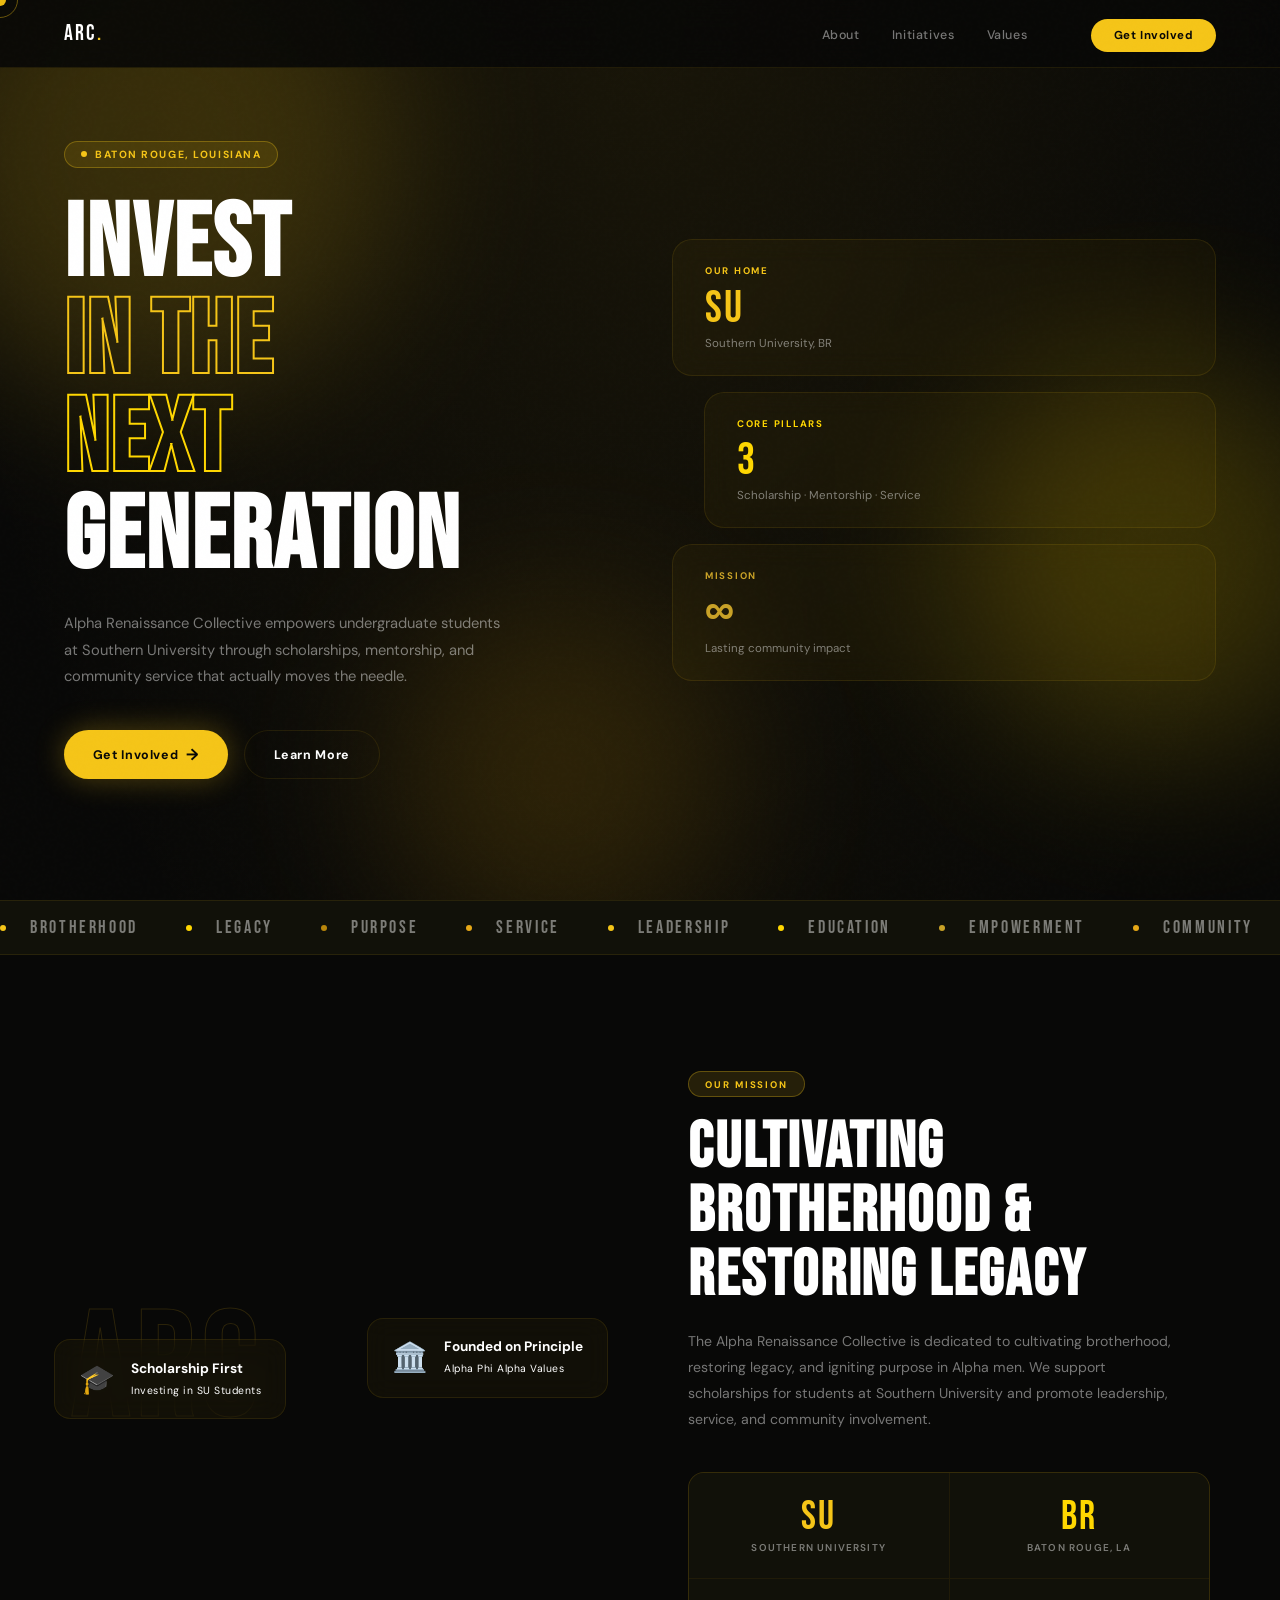
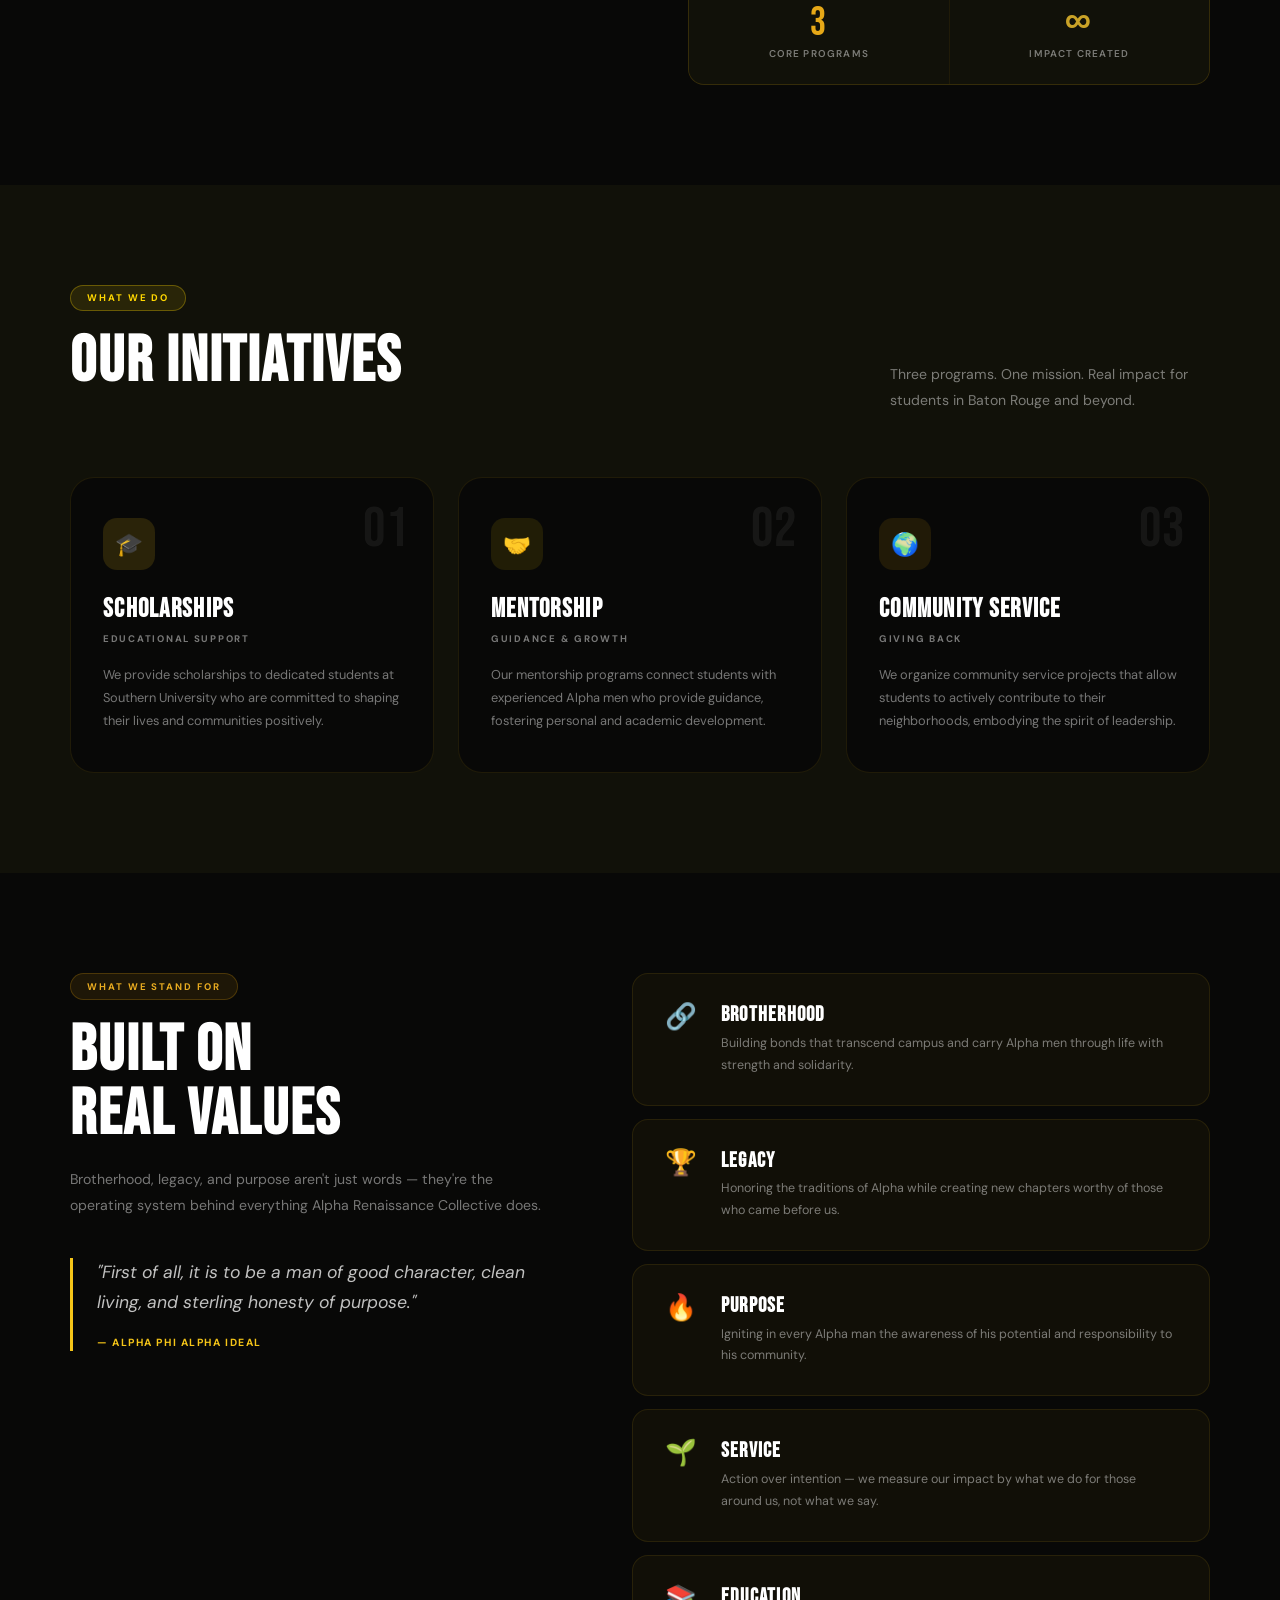
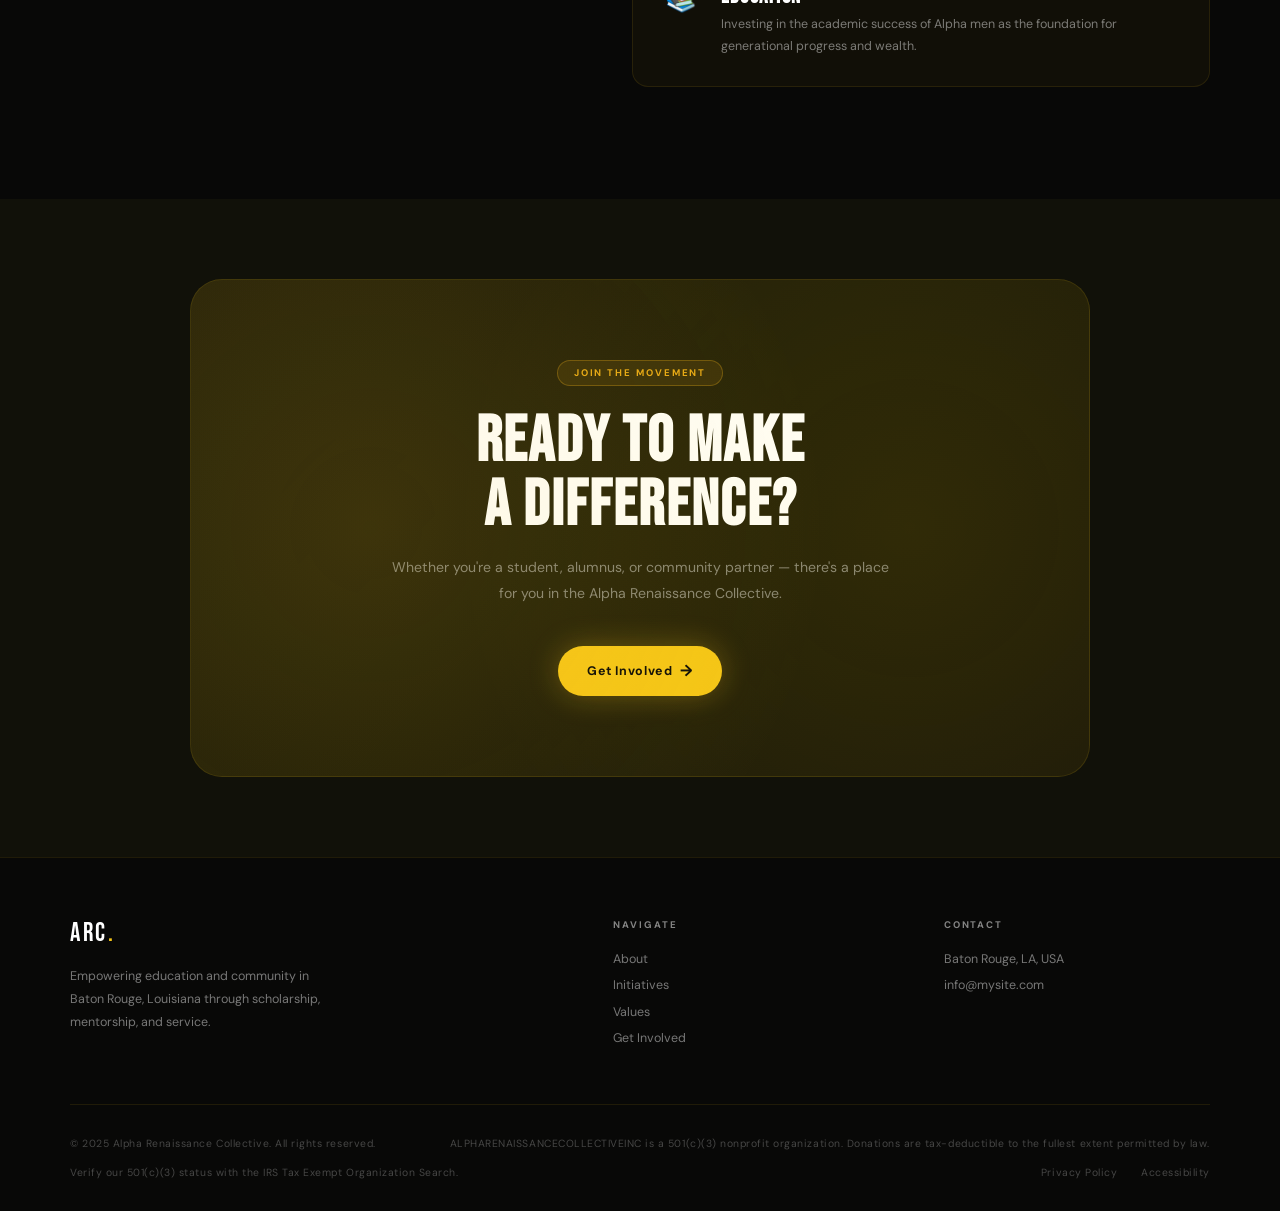
==== commit 9a4672c9: "Change contact email in index.html Updated contact email for involvement inquiries." ====
--- a/index.html
+++ b/index.html
@@ -262,8 +262,7 @@
       <h2 class="section-title">Ready to Make<br>a Difference?</h2>
       <p class="body-text">Whether you're a student, alumnus, or community partner — there's a place for you in the Alpha Renaissance Collective.</p>
       <div class="cta-btns" style="margin-top: 2.5rem;">
-        <a href="mailto:info@mysite.com" class="btn btn-lime">Get Involved <span class="btn-arrow">→</span></a>
-        <a href="tel:1234567890" class="btn btn-ghost">123-456-7890</a>
+        <a href="mailto:alpharenaissancecollective12@gmail.com" class="btn btn-lime">Get Involved <span class="btn-arrow">→</span></a>
       </div>
     </div>
   </section>
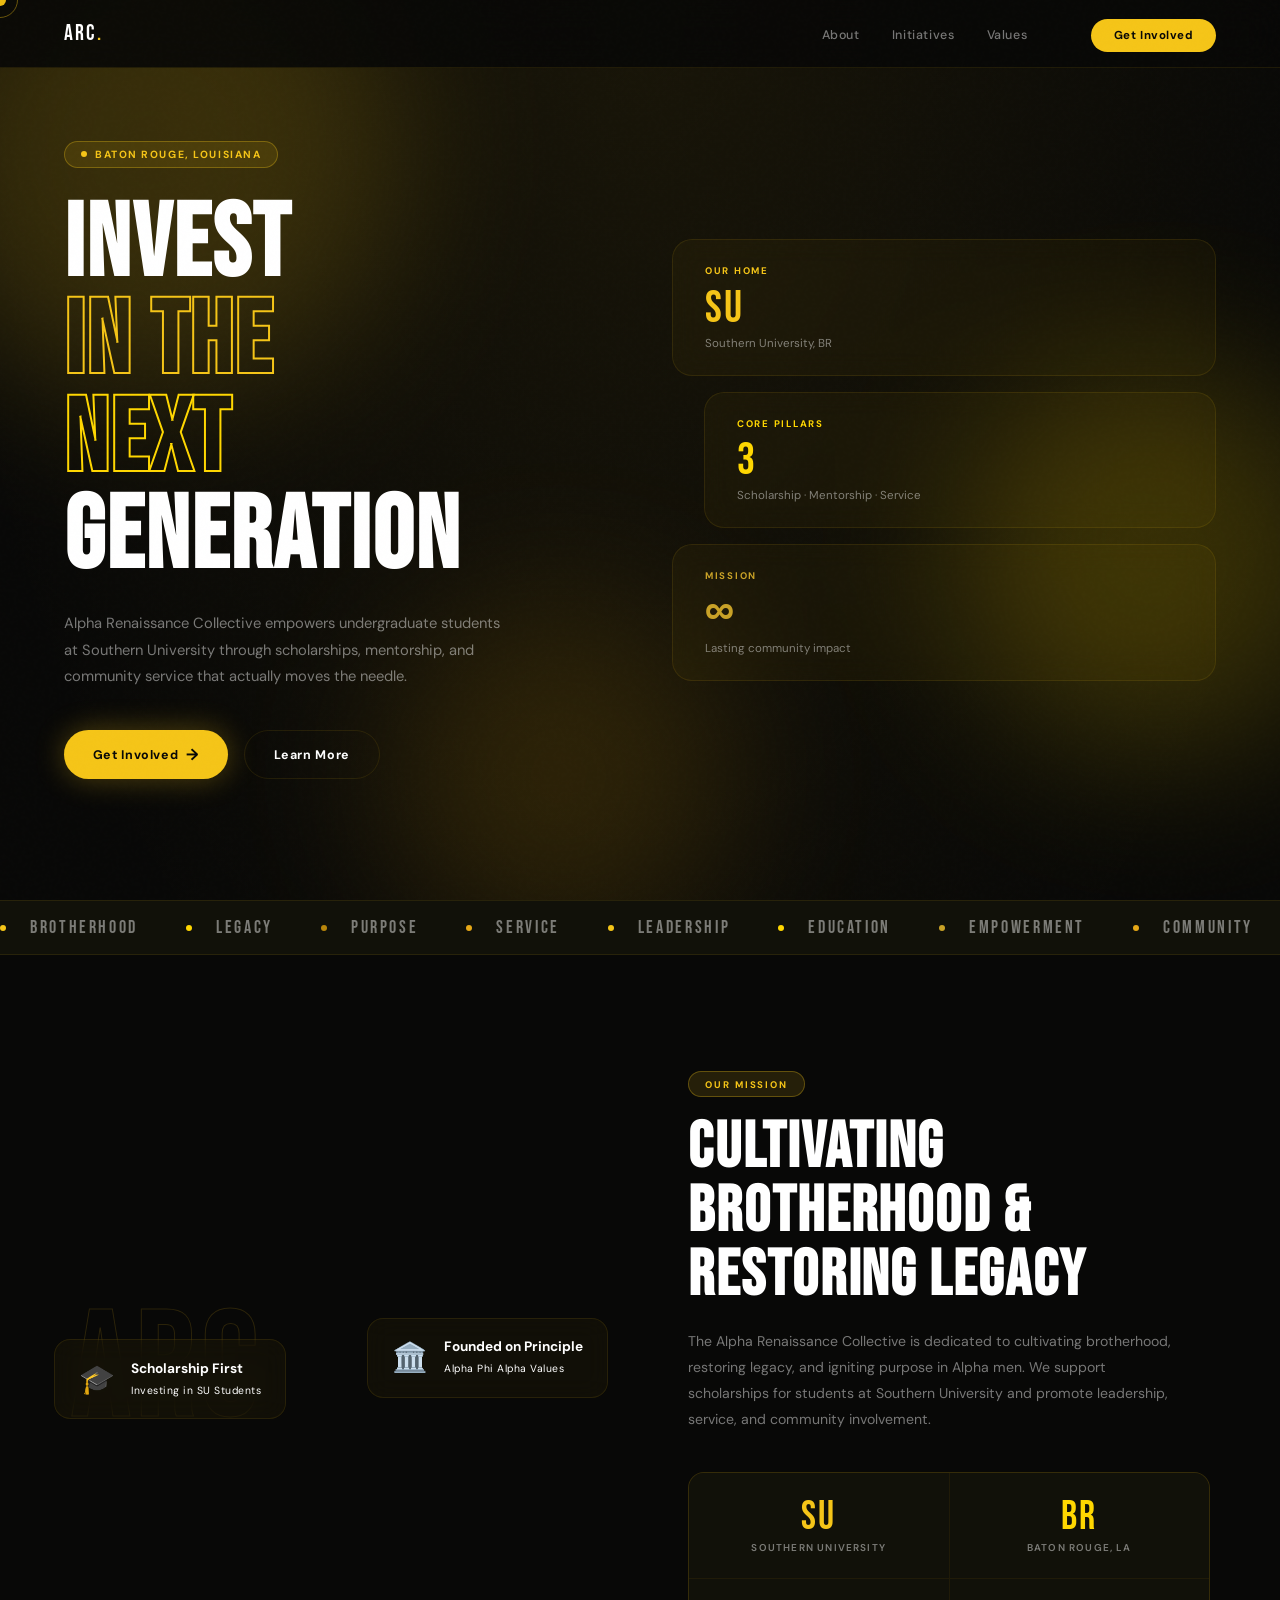
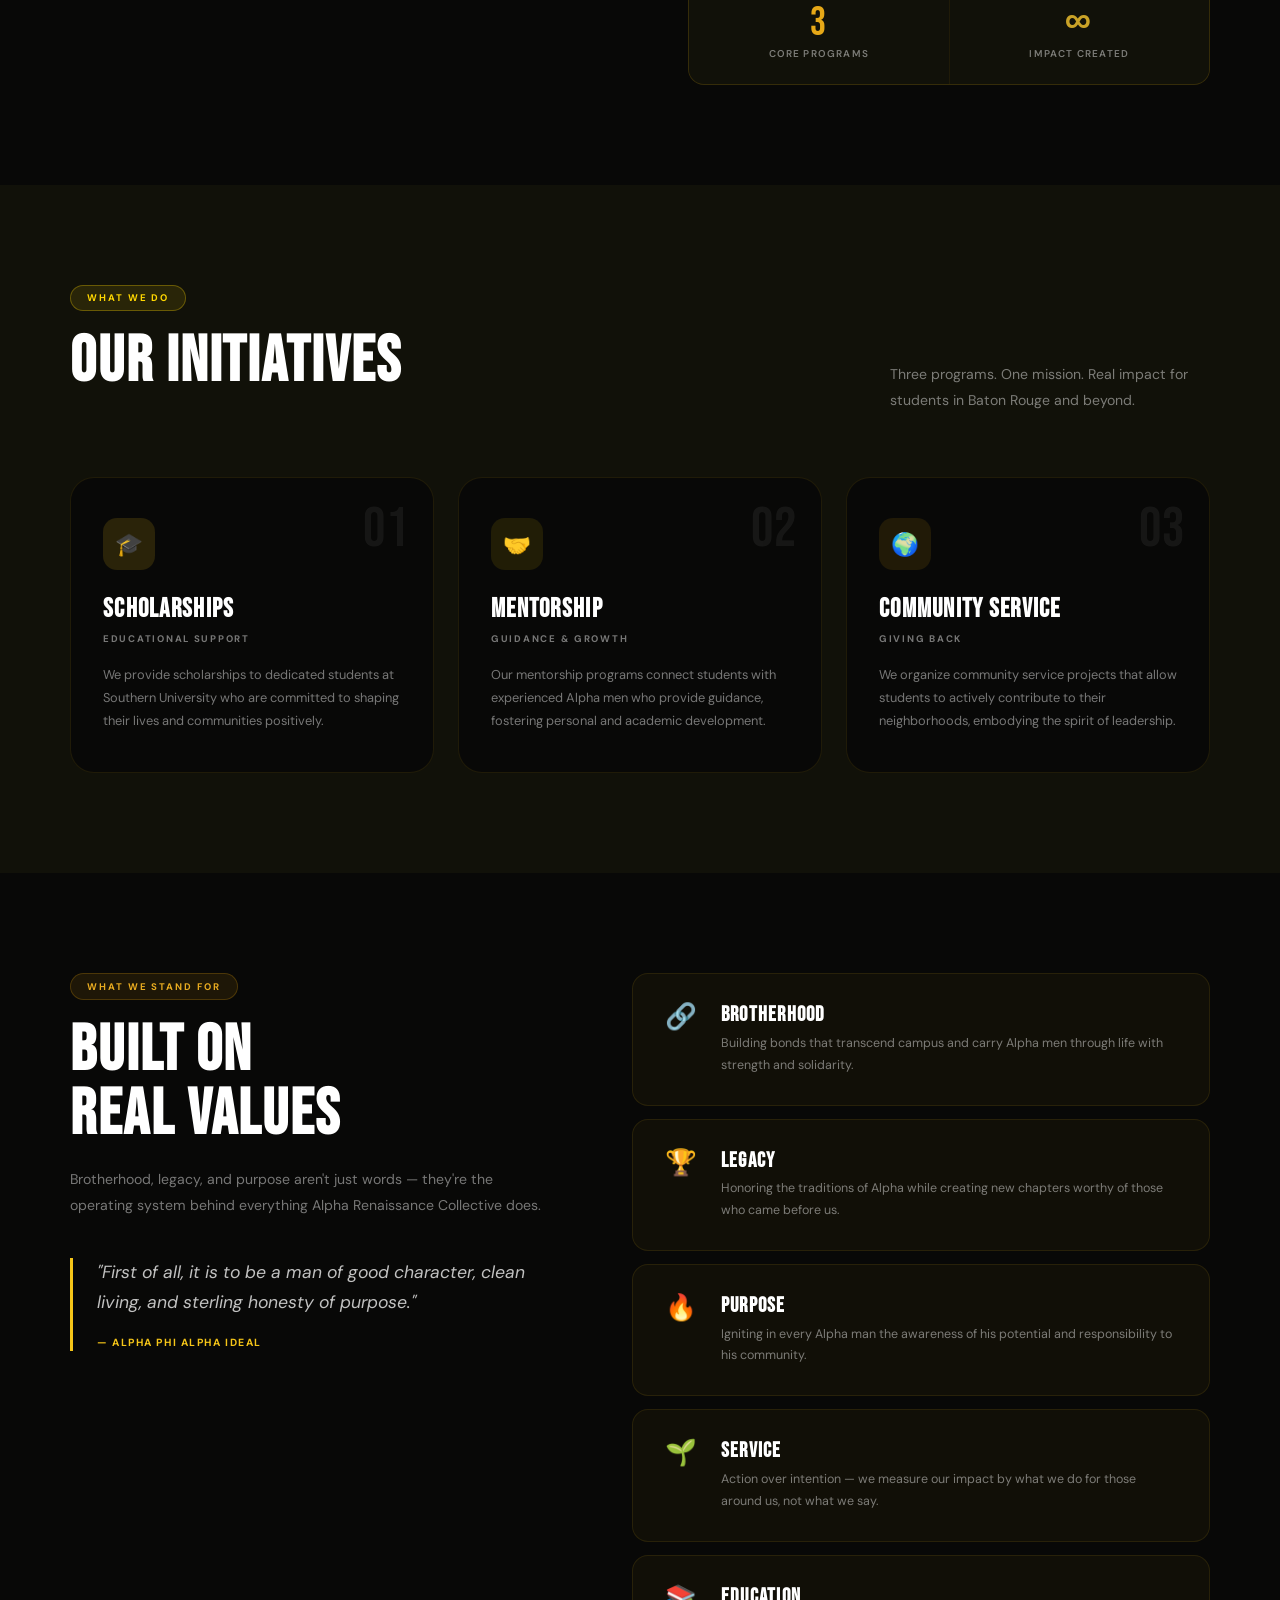
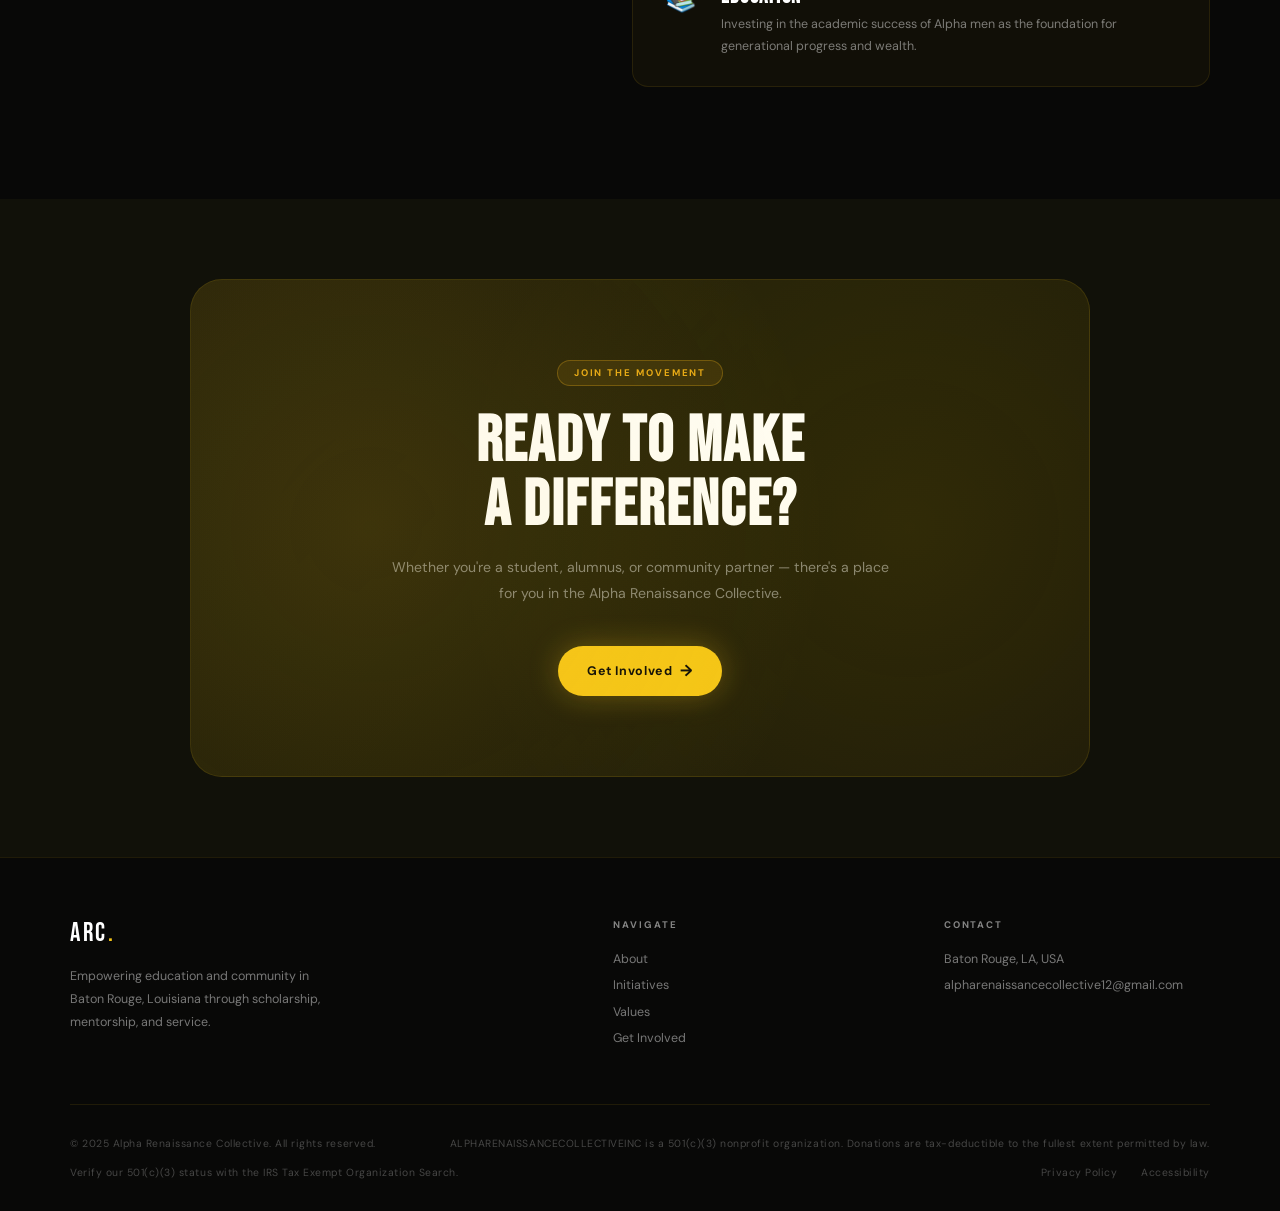
==== commit a1f9641a: "Update footer email address to correct one" ====
--- a/index.html
+++ b/index.html
@@ -291,7 +291,7 @@
         <div class="footer-col">
           <h5>Contact</h5>
           <p>Baton Rouge, LA, USA</p>
-          <a href="mailto:alpharenaissancecollective12@gmail.com">info@mysite.com</a>
+          <a href="mailto:alpharenaissancecollective12@gmail.com">alpharenaissancecollective12@gmail.com</a>
         </div>
       </div>
 
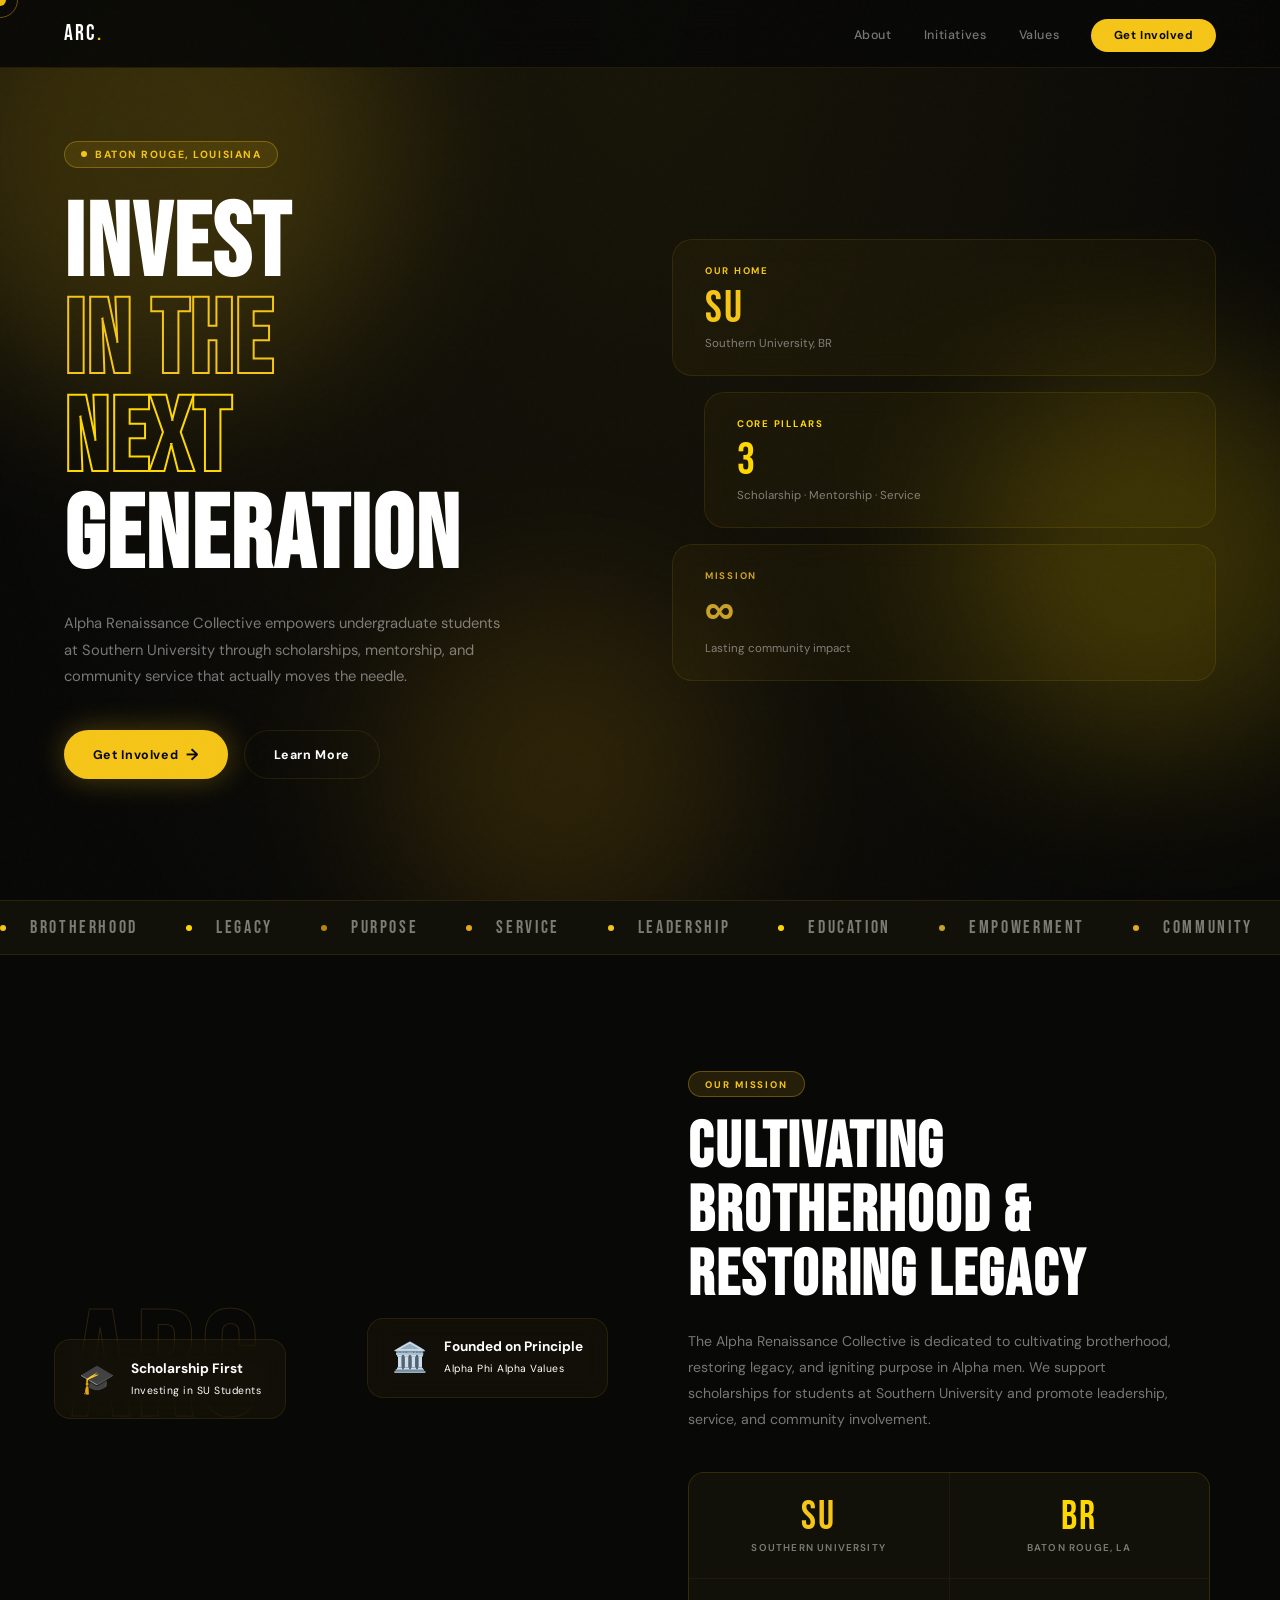
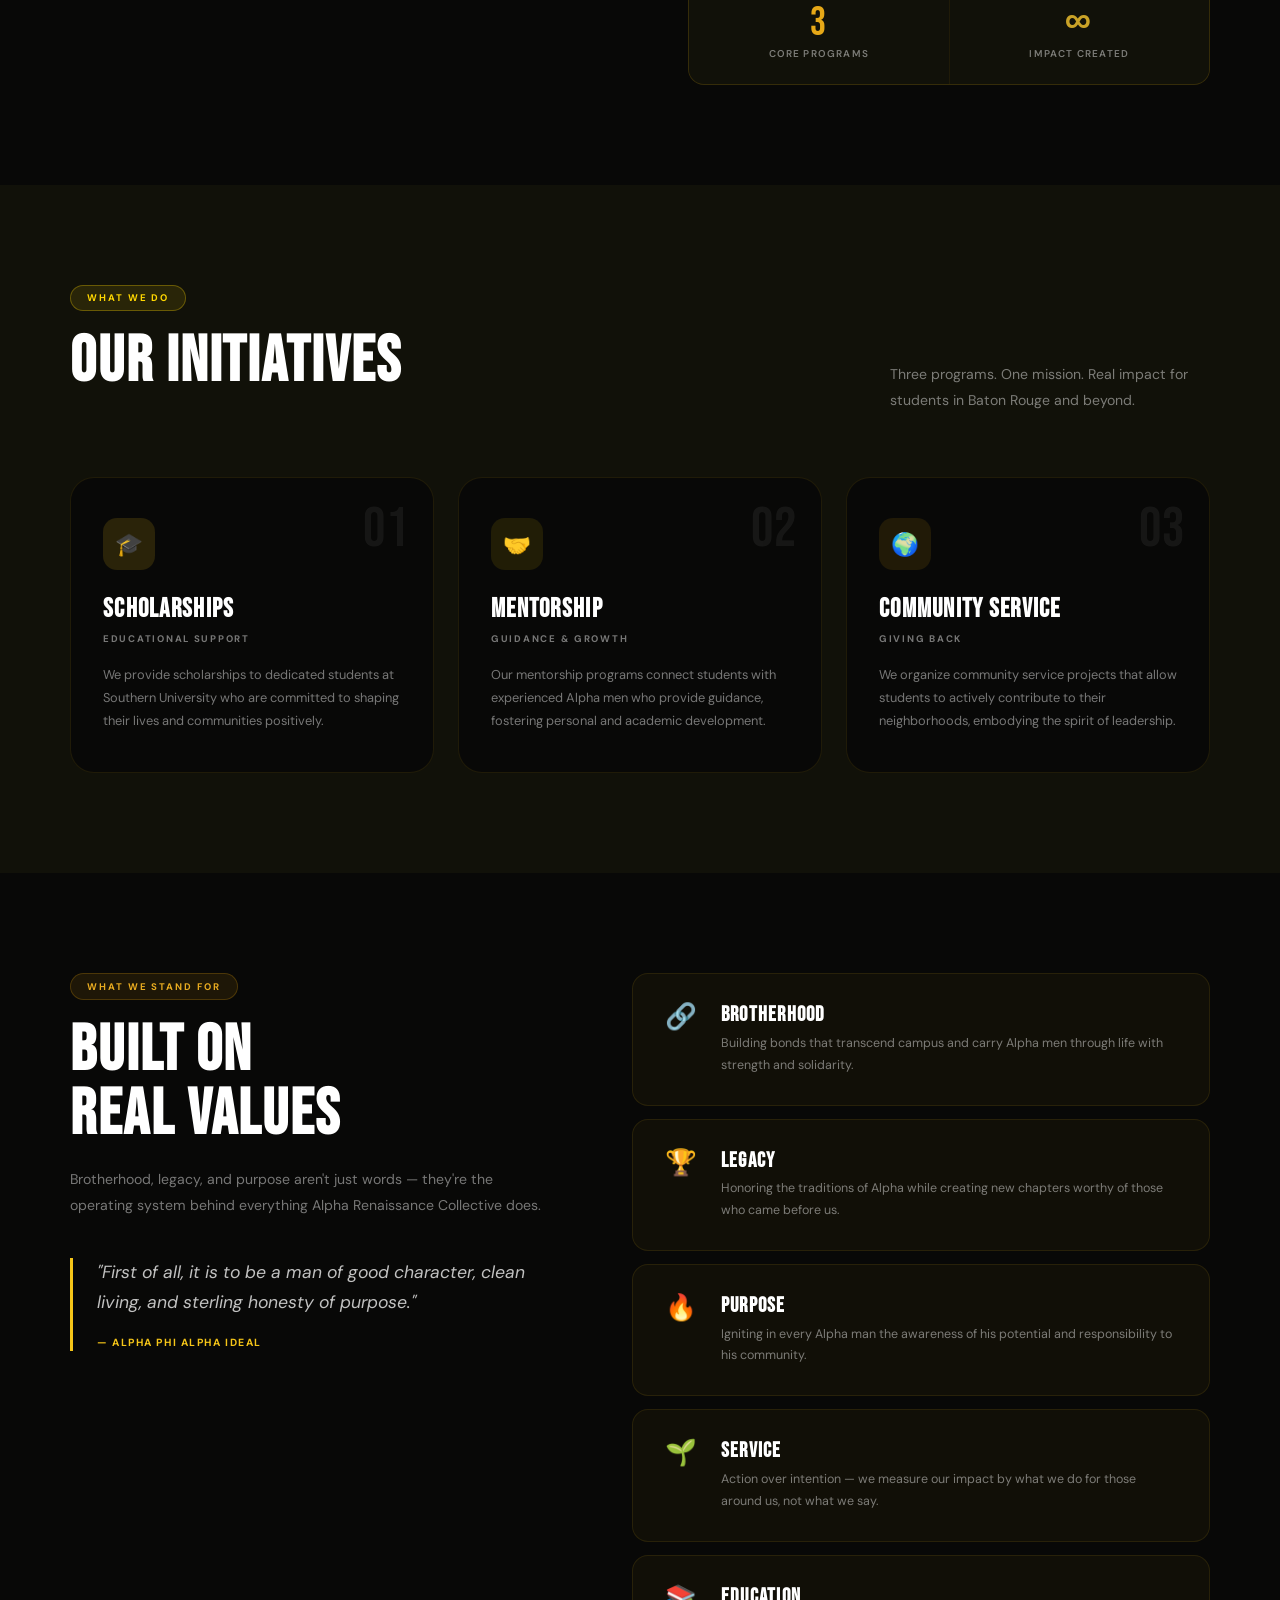
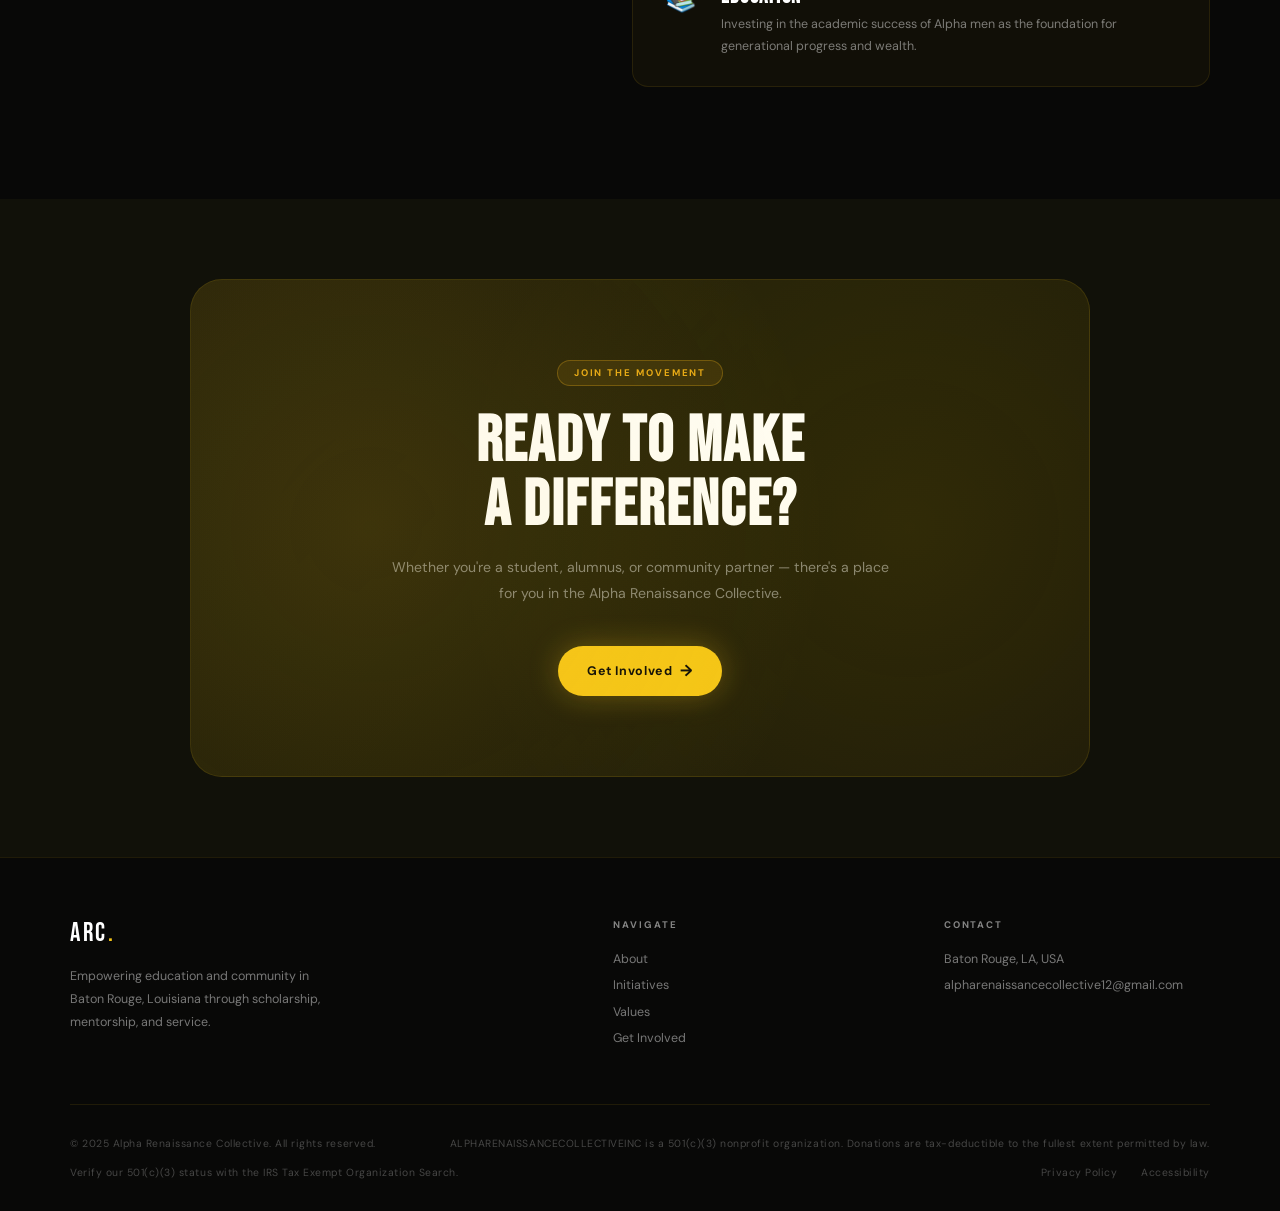
==== commit cc3ef204: "Remove Instagram link from navigation" ====
--- a/index.html
+++ b/index.html
@@ -22,7 +22,6 @@
       <li><a href="#about">About</a></li>
       <li><a href="#initiatives">Initiatives</a></li>
       <li><a href="#values">Values</a></li>
-      <li><a href="https://instagram.com" target="_blank">Instagram</a></li>
       <li><a href="#contact" class="nav-pill">Get Involved</a></li>
     </ul>
     <button class="hamburger" id="hamburger"><span></span><span></span><span></span></button>
